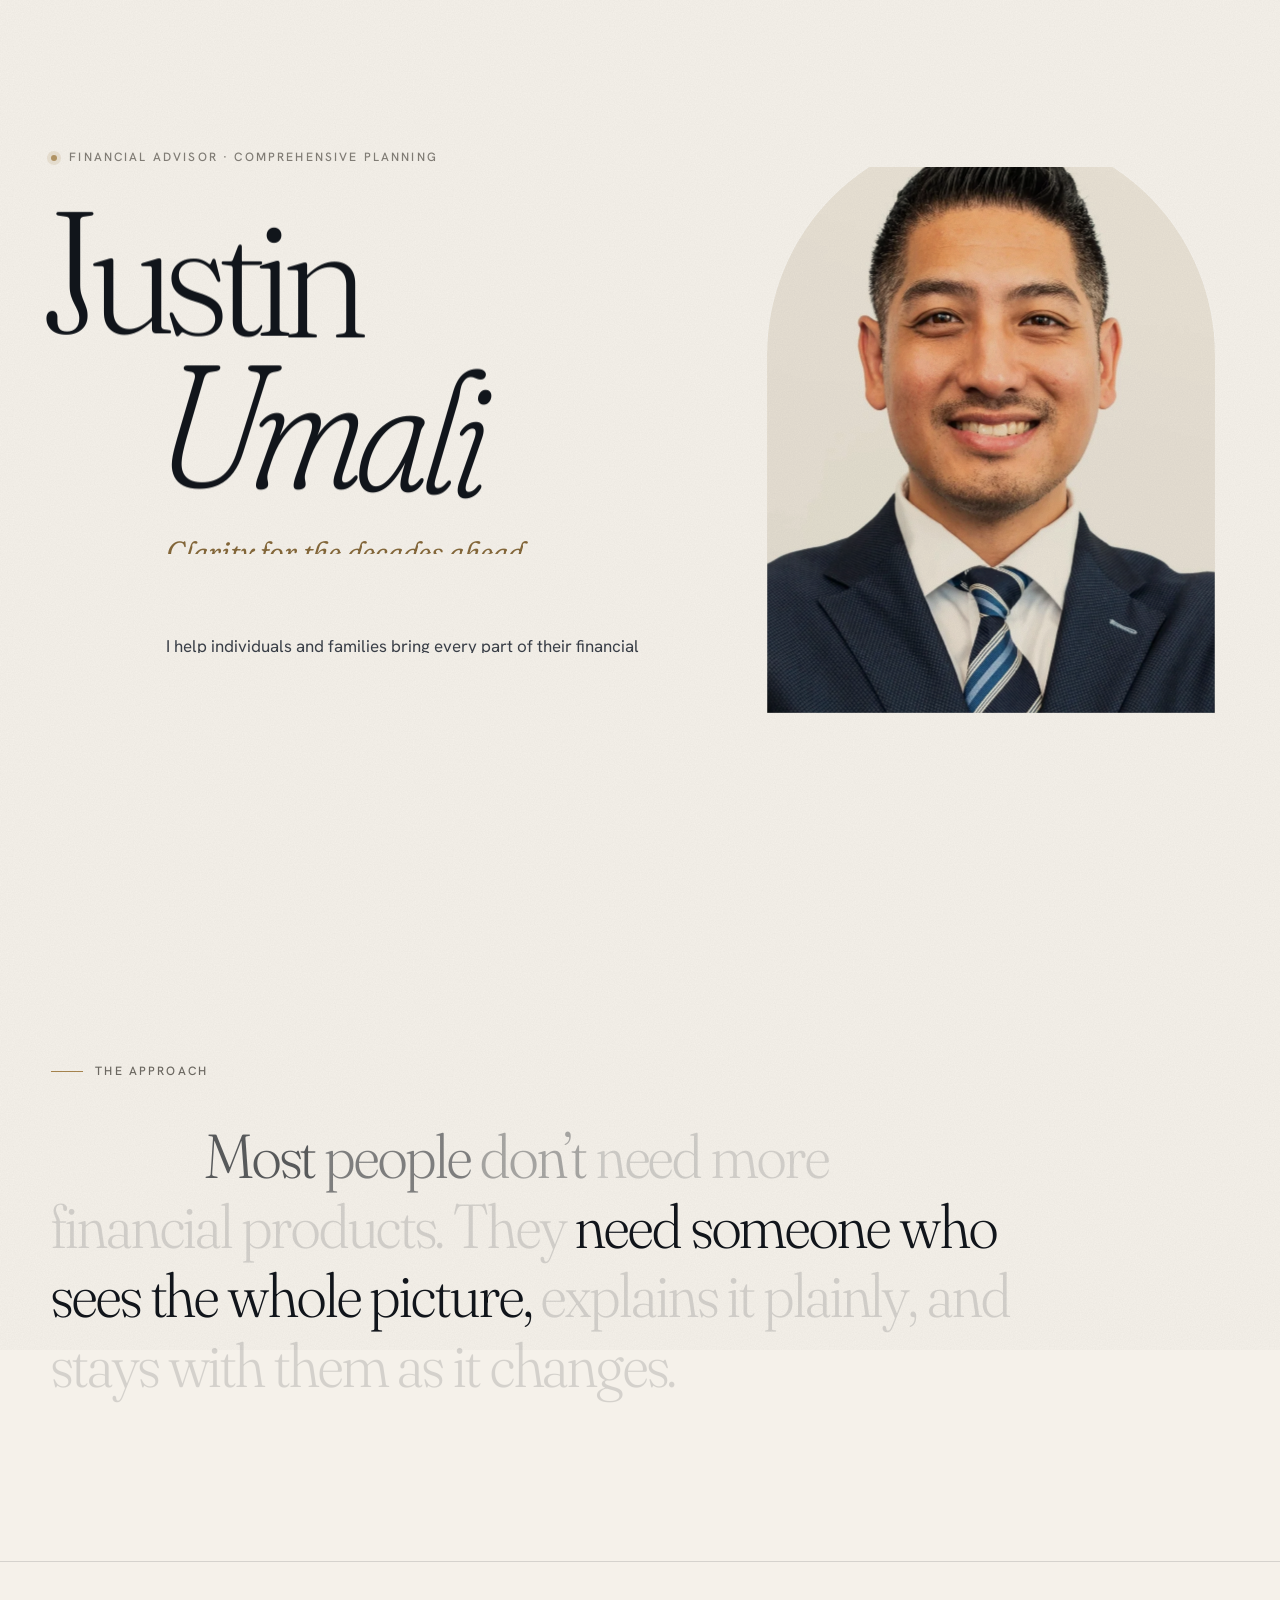
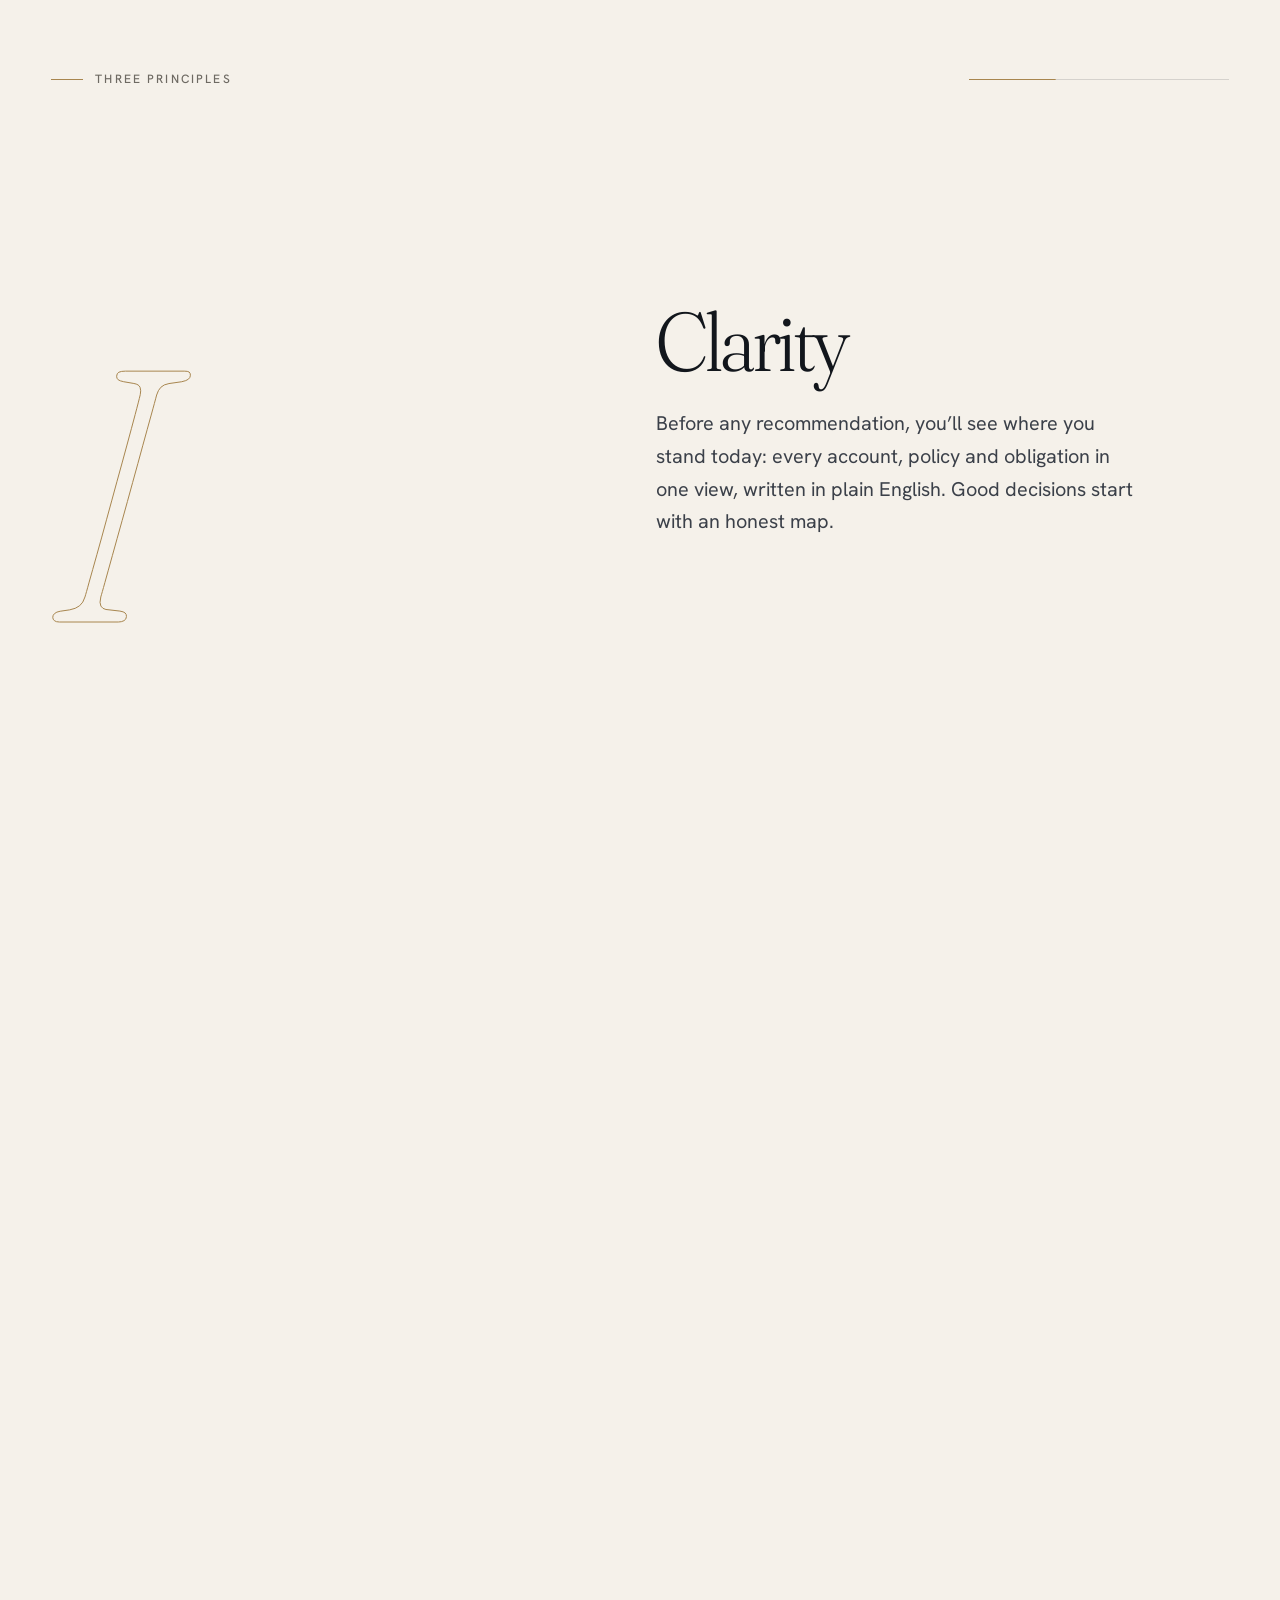
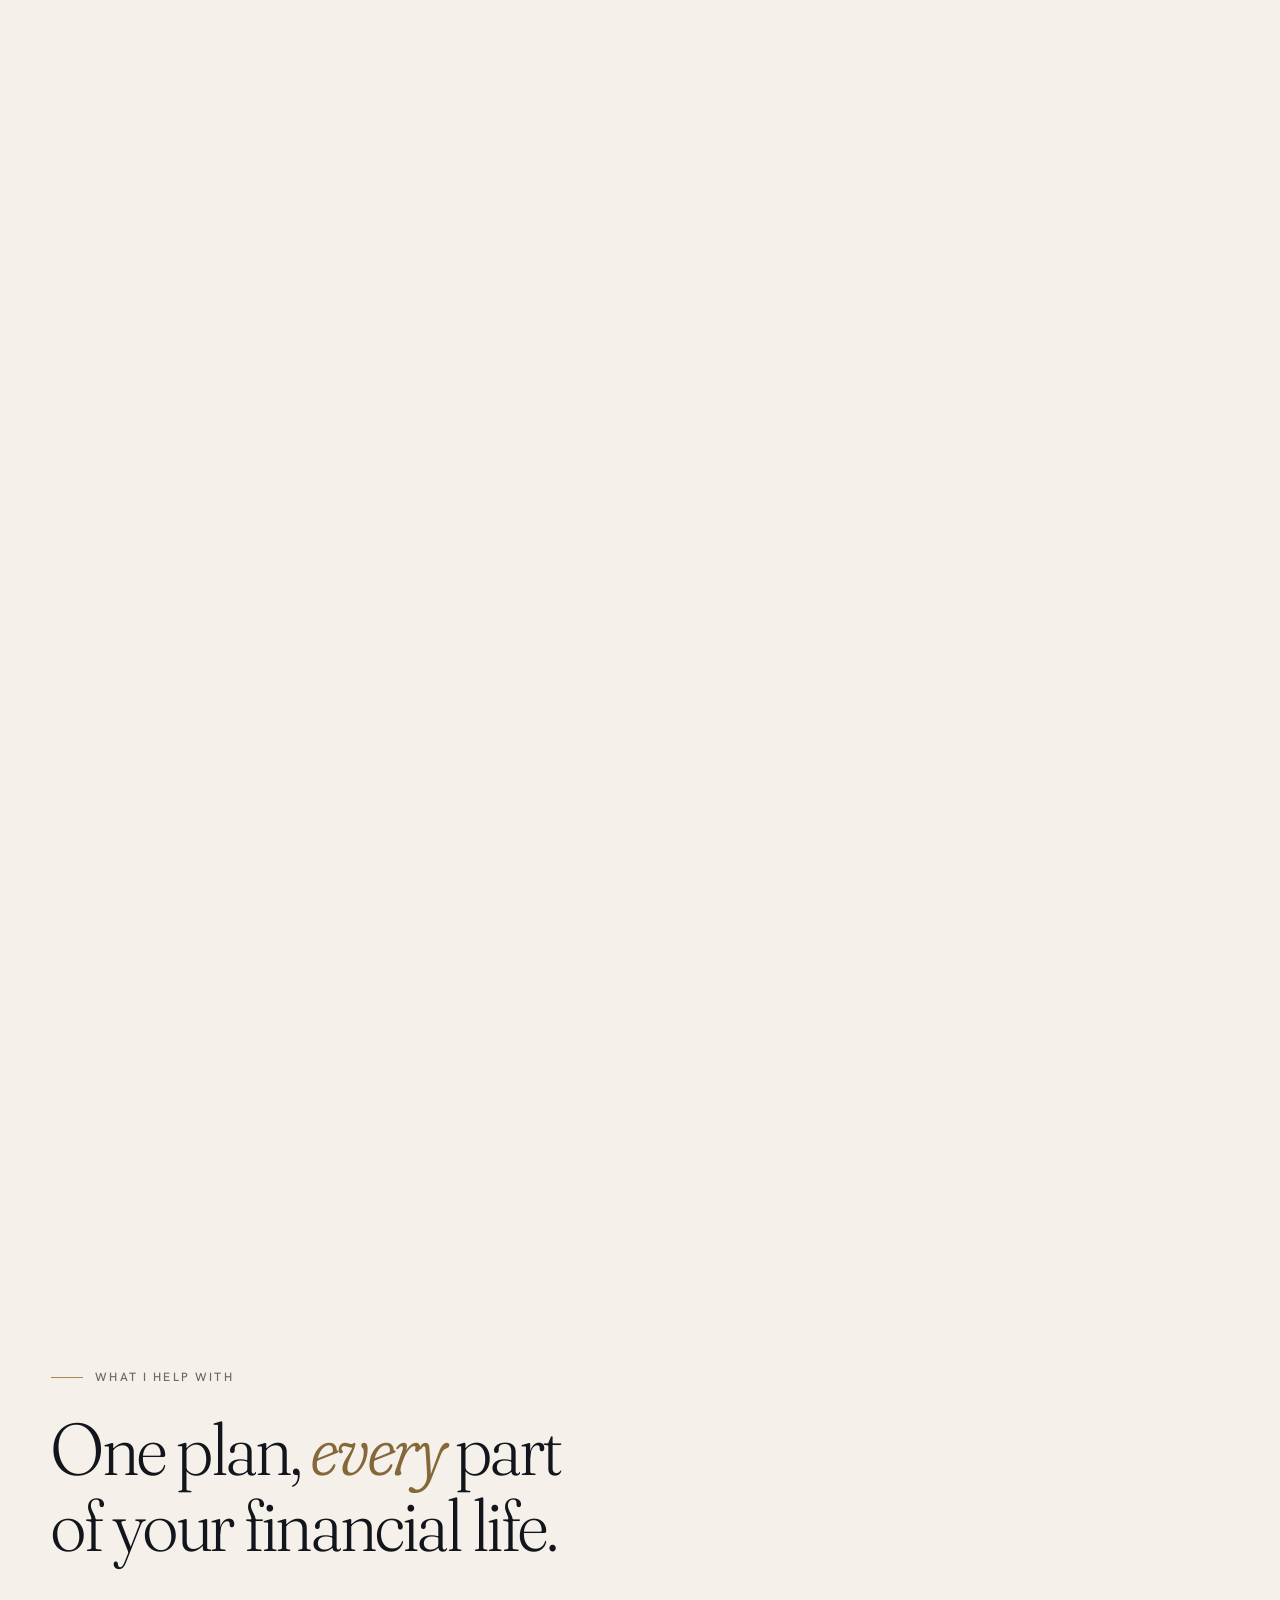
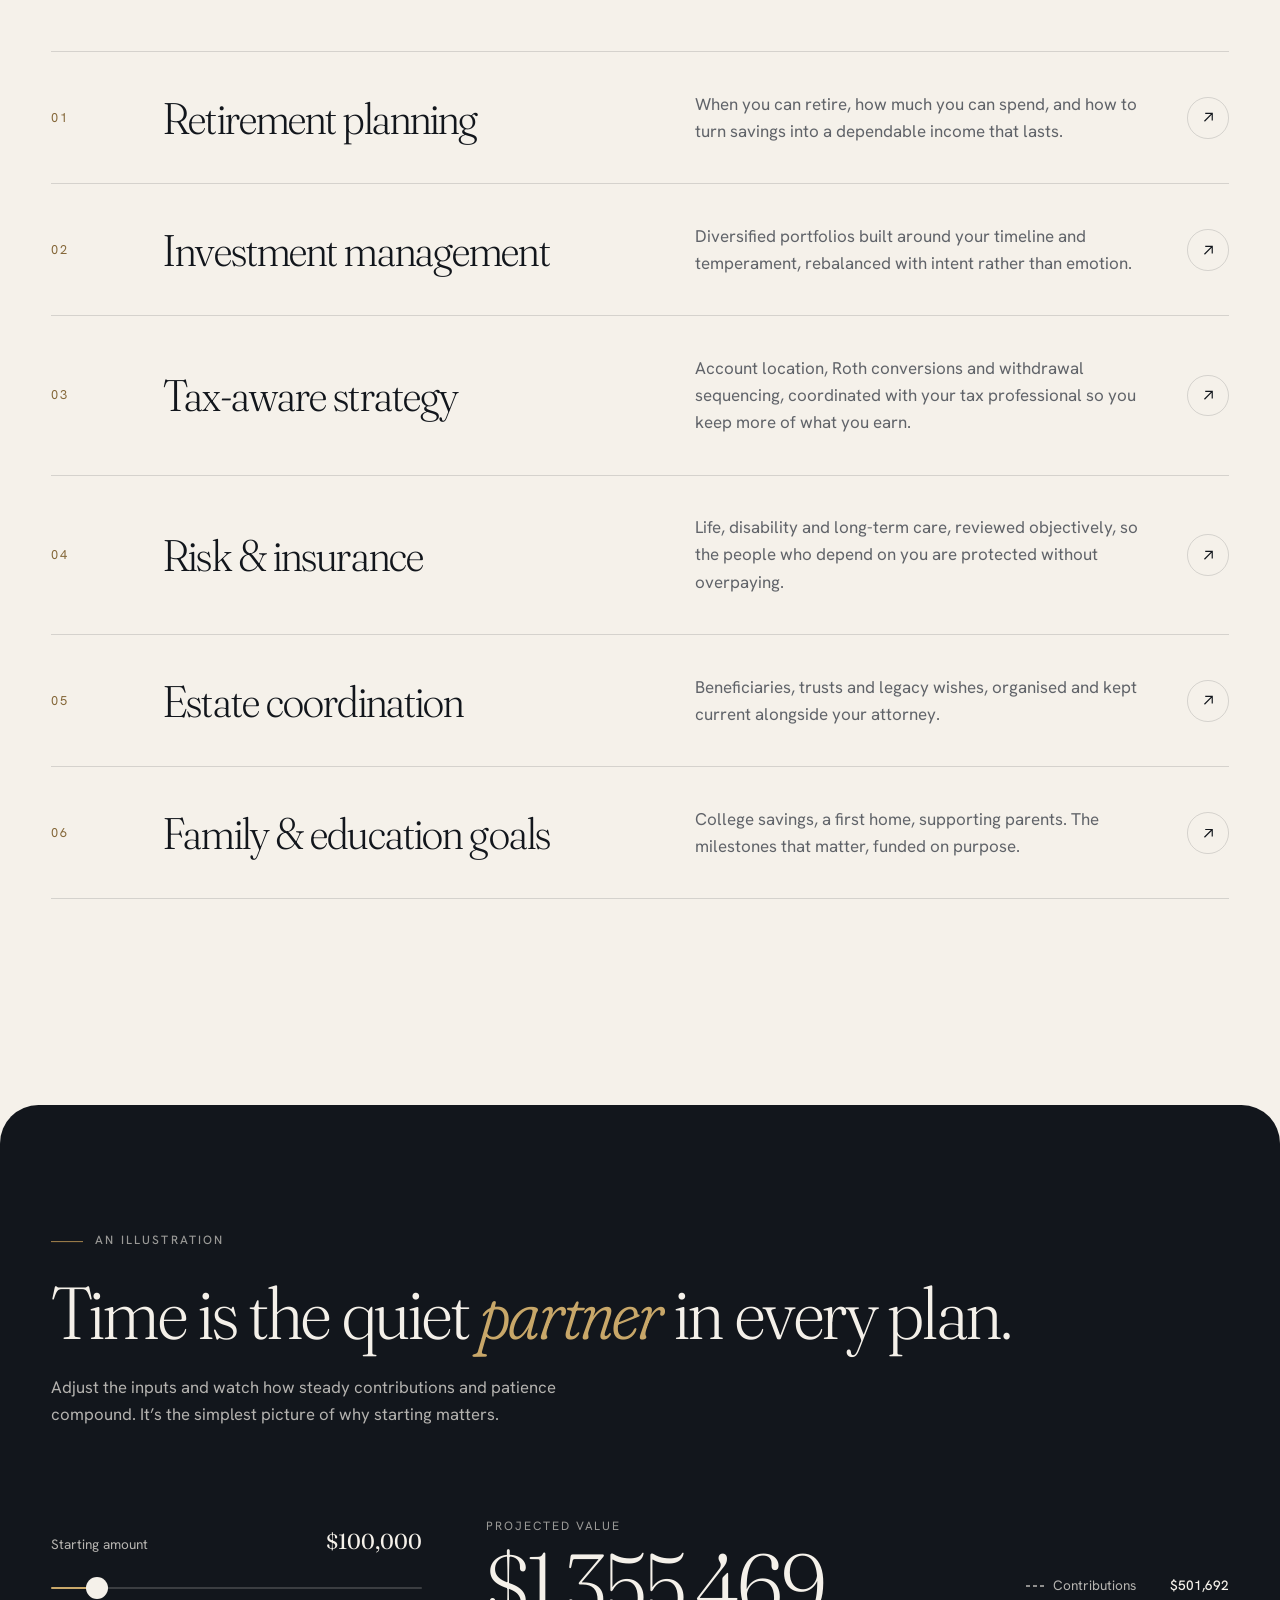
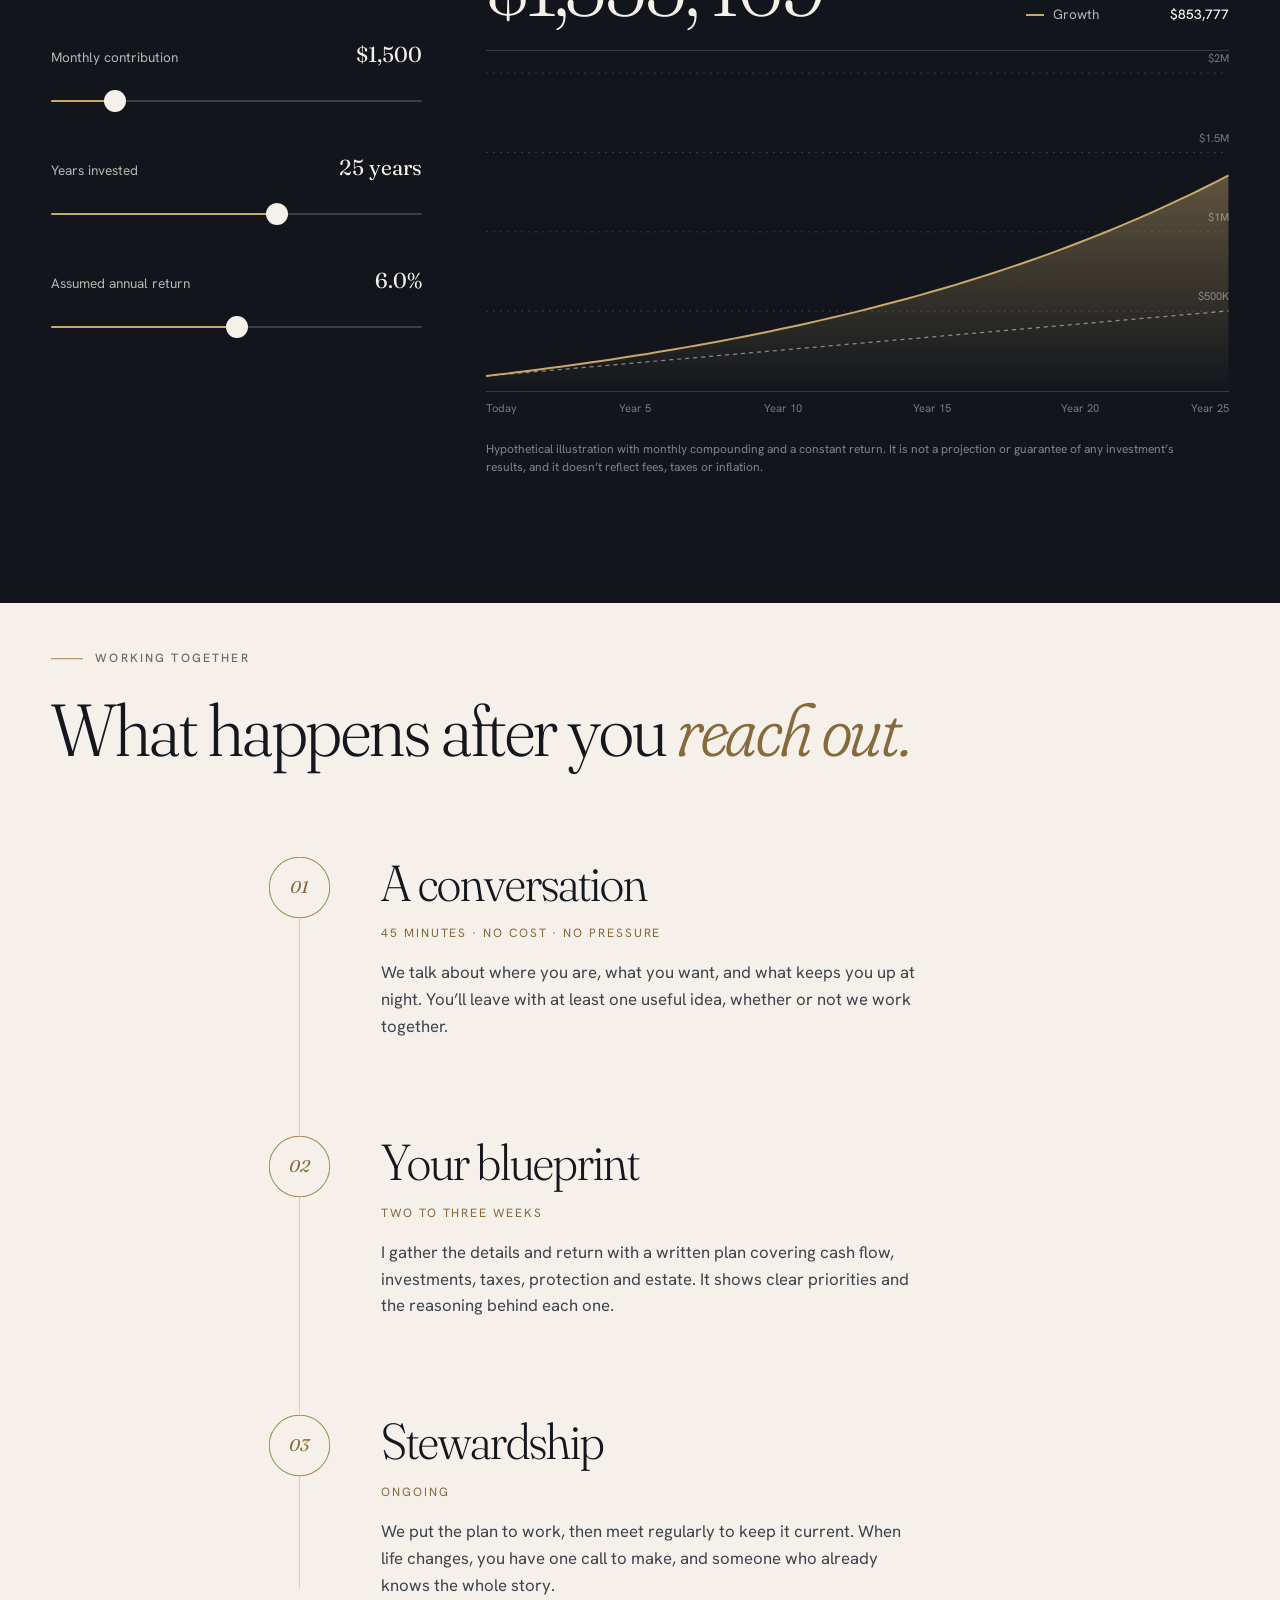
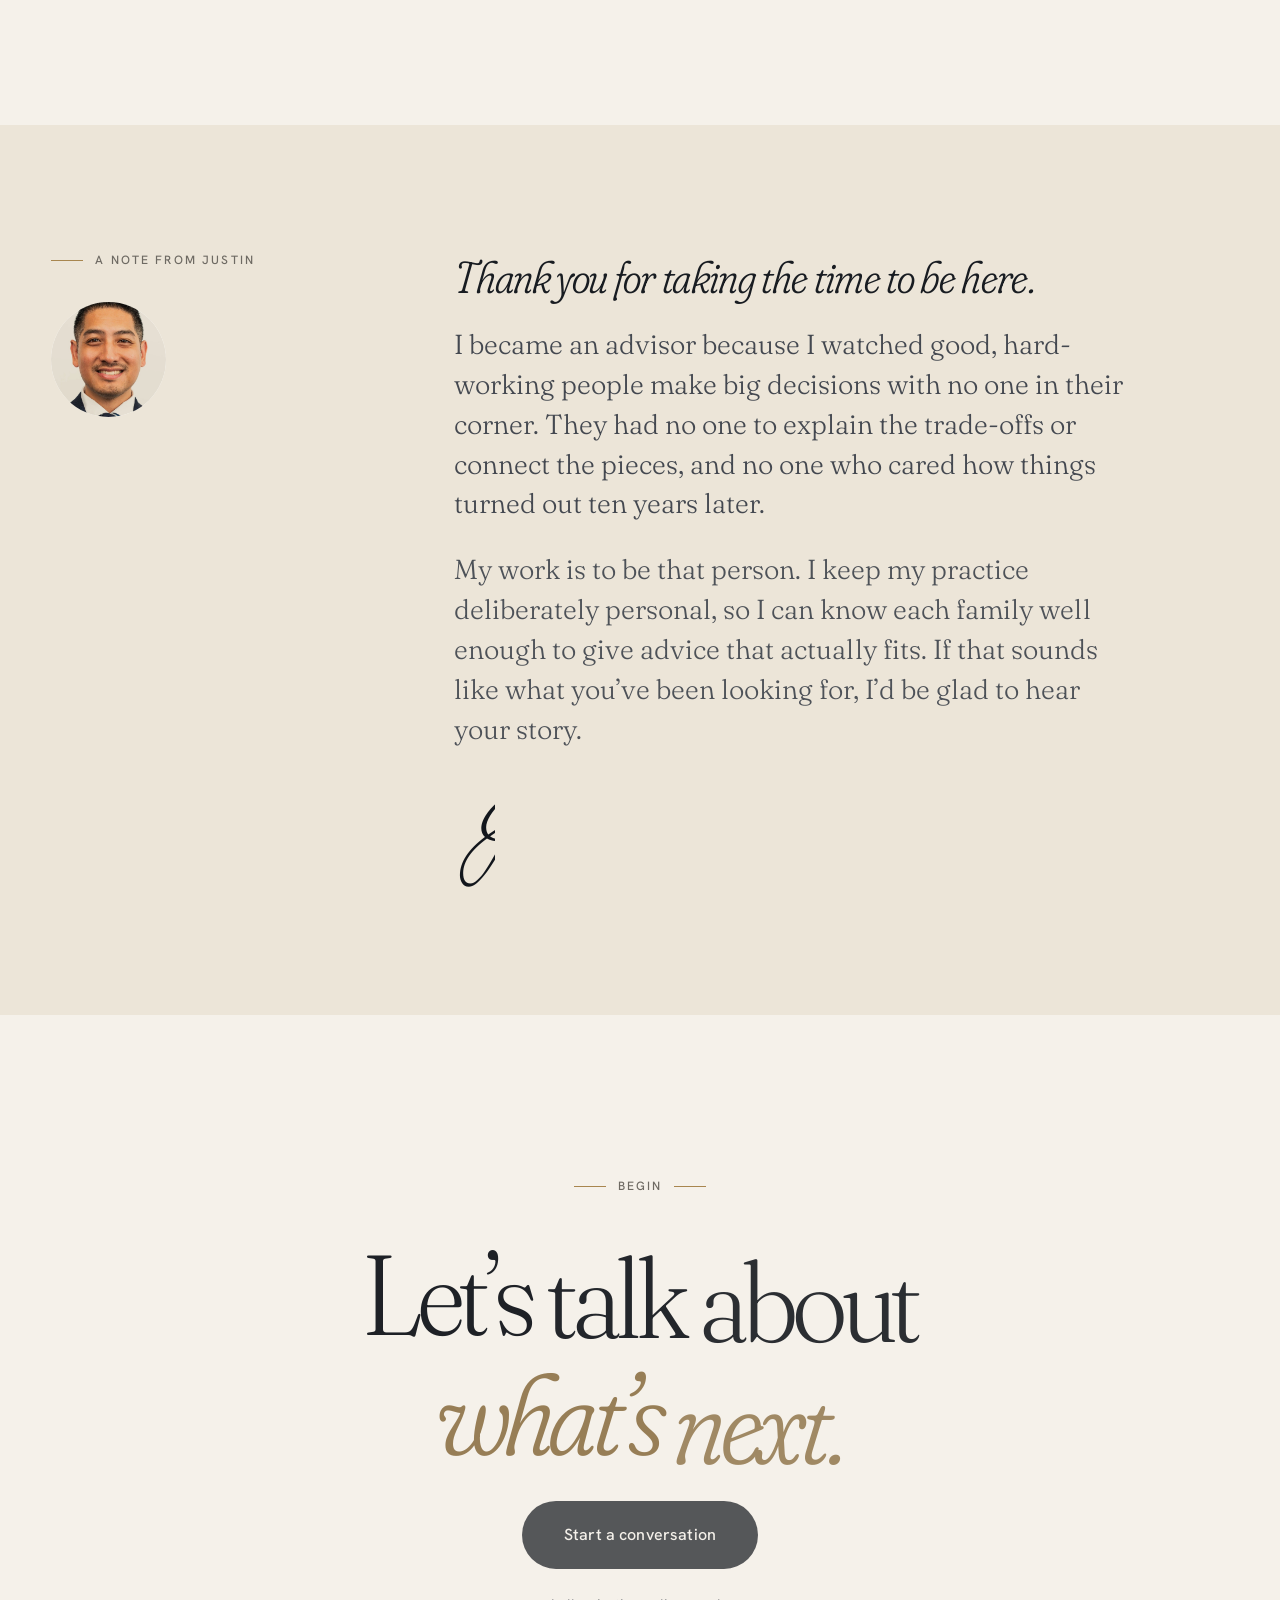
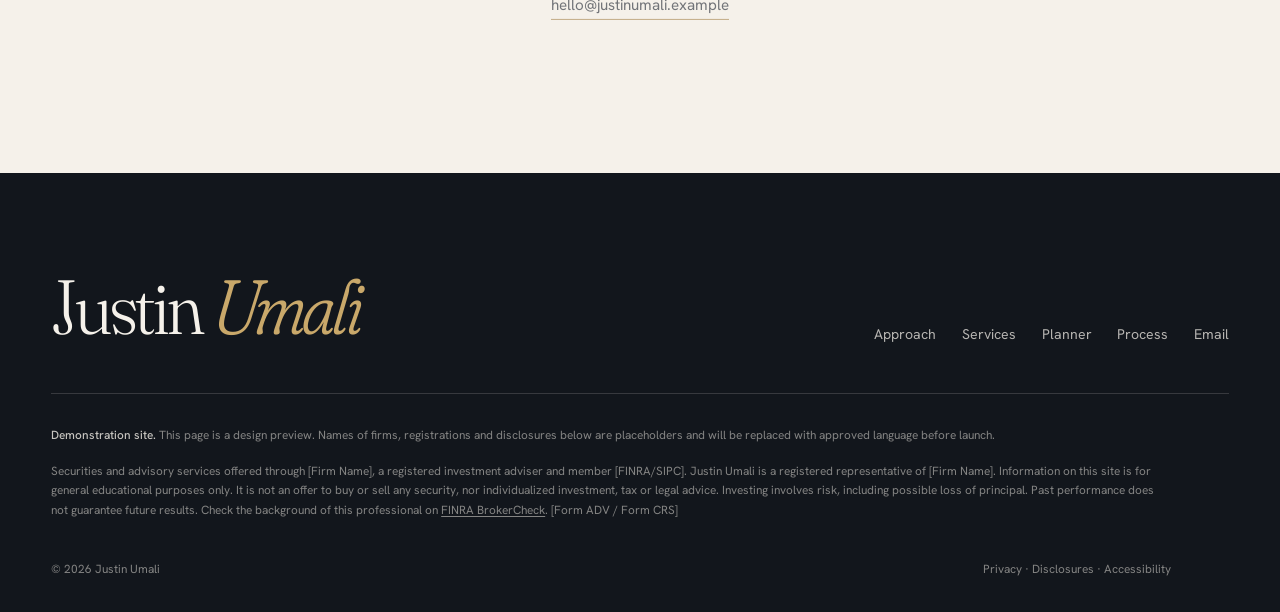
==== index.html @ 4db8347a "Build Justin Umali demo site: quiet-luxury static site Hand-built HTML/CSS/JS site for GitHub Pages " ====
<!doctype html>
<html lang="en">
<head>
  <meta charset="utf-8">
  <meta name="viewport" content="width=device-width, initial-scale=1, viewport-fit=cover">
  <title>Justin Umali — Financial Advisor</title>
  <meta name="description" content="Justin Umali is a financial advisor offering comprehensive planning: retirement, investments, tax-aware strategy, insurance and estate coordination.">
  <meta name="theme-color" content="#F5F1EA">
  <meta property="og:title" content="Justin Umali — Financial Advisor">
  <meta property="og:description" content="Clarity for the decades ahead. Comprehensive financial planning, built around your life.">
  <meta property="og:type" content="website">
  <meta property="og:image" content="assets/og.jpg">
  <meta name="twitter:card" content="summary_large_image">
  <link rel="icon" href="assets/favicon.svg" type="image/svg+xml">
  <link rel="preconnect" href="https://fonts.googleapis.com">
  <link rel="preconnect" href="https://fonts.gstatic.com" crossorigin>
  <link rel="stylesheet" href="https://fonts.googleapis.com/css2?family=Fraunces:ital,opsz,wght,SOFT,WONK@0,9..144,100..900,0..100,0..1;1,9..144,100..900,0..100,0..1&family=Hanken+Grotesk:wght@300..700&family=Mrs+Saint+Delafield&display=swap">
  <link rel="preload" as="image" href="assets/justin-umali.webp" type="image/webp">
  <link rel="stylesheet" href="styles.css">
  <script>document.documentElement.classList.add('js');if(matchMedia('(prefers-reduced-motion: reduce)').matches)document.documentElement.classList.add('reduced');</script>
</head>
<body>
  <a class="skip" href="#main">Skip to content</a>

  <!-- Intro curtain -->
  <div class="intro" aria-hidden="true">
    <div class="intro__inner">
      <span class="intro__mono">J<em>U</em></span>
      <span class="intro__rule"></span>
      <span class="intro__caption">Financial Advisor</span>
    </div>
  </div>

  <div class="progress" aria-hidden="true"><span></span></div>
  <div class="cursor is-hidden" aria-hidden="true"><span class="cursor__label"></span></div>

  <header class="nav" data-nav>
    <a class="nav__mark" href="#top" aria-label="Justin Umali, home">J<em>U</em></a>
    <nav class="nav__links" aria-label="Primary">
      <a href="#approach">Approach</a>
      <a href="#services">Services</a>
      <a href="#planner">Planner</a>
      <a href="#process">Process</a>
      <a href="#letter">About</a>
    </nav>
    <button class="btn btn--small magnetic" data-book><span>Start a conversation</span></button>
    <button class="nav__menu" aria-expanded="false" aria-controls="mobile-menu" data-menu-toggle>
      <span class="sr">Menu</span><i></i><i></i>
    </button>
  </header>

  <div class="mobile-menu" id="mobile-menu" hidden>
    <nav aria-label="Mobile">
      <a href="#approach"><small>01</small>Approach</a>
      <a href="#services"><small>02</small>Services</a>
      <a href="#planner"><small>03</small>Planner</a>
      <a href="#process"><small>04</small>Process</a>
      <a href="#letter"><small>05</small>About</a>
    </nav>
    <button class="btn" data-book><span>Start a conversation</span></button>
  </div>

  <main id="main">

    <!-- HERO -->
    <section class="hero" id="top">
      <div class="hero__text">
        <p class="eyebrow hero__eyebrow"><span class="dot"></span><span>Financial Advisor<span class="hide-sm">&nbsp;· Comprehensive Planning</span></span></p>
        <h1 class="hero__name" aria-label="Justin Umali">
          <span class="line" data-split>Justin</span>
          <span class="line line--italic" data-split>Umali</span>
        </h1>
        <div class="hero__lede">
          <p class="hero__statement reveal-line"><span>Clarity for the decades ahead.</span></p>
          <p class="hero__body reveal-line"><span>I help individuals and families bring every part of their financial life into one considered plan, then stay beside them as life changes it.</span></p>
          <div class="hero__ctas reveal-line">
            <span>
              <button class="btn magnetic" data-book><span>Start a conversation</span></button>
              <a class="link-arrow" href="#approach">My approach <svg viewBox="0 0 24 24" aria-hidden="true"><path d="M5 12h14M13 6l6 6-6 6"/></svg></a>
            </span>
          </div>
        </div>
      </div>

      <figure class="hero__portrait" data-cursor="Hello">
        <svg class="hero__arch-line" viewBox="0 0 400 520" preserveAspectRatio="none" aria-hidden="true">
          <path pathLength="1" d="M2 518 V200 A198 198 0 0 1 398 200 V518" />
        </svg>
        <div class="hero__arch">
          <picture>
            <source srcset="assets/justin-umali.webp" type="image/webp">
            <img src="assets/justin-umali.jpg" alt="Portrait of Justin Umali in a navy suit and striped tie, smiling" width="1200" height="1193" fetchpriority="high">
          </picture>
        </div>
        <figcaption><span>Justin Umali</span><span>Financial Advisor</span></figcaption>
      </figure>

      <div class="hero__foot">
        <span class="scroll-cue"><i></i>Scroll</span>
        <ul class="hero__facts">
          <li>One advisor, start to finish</li>
          <li>Plans reviewed every year</li>
          <li>Transparent, plain-English advice</li>
        </ul>
      </div>
    </section>

    <!-- STATEMENT -->
    <section class="statement" id="approach">
      <p class="eyebrow">The approach</p>
      <p class="statement__text" data-words>Most people don’t need more financial products. They need someone who sees the whole picture, explains it plainly, and stays with them as it changes.</p>
    </section>

    <!-- PHILOSOPHY (pinned) -->
    <section class="philosophy" aria-labelledby="philosophy-title">
      <div class="philosophy__pin">
        <div class="philosophy__head">
          <p class="eyebrow" id="philosophy-title">Three principles</p>
          <div class="philosophy__rail" aria-hidden="true"><span></span></div>
        </div>
        <div class="philosophy__numerals" aria-hidden="true">
          <span class="numeral is-active">I</span>
          <span class="numeral">II</span>
          <span class="numeral">III</span>
        </div>
        <div class="philosophy__panels">
          <article class="principle is-active">
            <h2 data-n="I">Clarity</h2>
            <p>Before any recommendation, you’ll see where you stand today: every account, policy and obligation in one view, written in plain English. Good decisions start with an honest map.</p>
          </article>
          <article class="principle">
            <h2 data-n="II">Discipline</h2>
            <p>Markets move and headlines shout. A sound plan is designed in calm and followed through the noise, with clear rules for when to act and, just as important, when not to.</p>
          </article>
          <article class="principle">
            <h2 data-n="III">Stewardship</h2>
            <p>A plan is never finished. We revisit it every year and whenever life shifts (a new child, a new business, a new chapter) so your money keeps working for what matters most.</p>
          </article>
        </div>
      </div>
    </section>

    <!-- SERVICES -->
    <section class="services" id="services" aria-labelledby="services-title">
      <div class="section-head">
        <p class="eyebrow">What I help with</p>
        <h2 class="section-title" id="services-title">One plan, <em>every</em> part of your financial life.</h2>
      </div>
      <ol class="index">
        <li class="index__row">
          <span class="index__no">01</span>
          <h3 class="index__title">Retirement planning</h3>
          <p class="index__desc">When you can retire, how much you can spend, and how to turn savings into a dependable income that lasts.</p>
          <span class="index__arrow" aria-hidden="true"><svg viewBox="0 0 24 24"><path d="M7 17 17 7M8 7h9v9"/></svg></span>
        </li>
        <li class="index__row">
          <span class="index__no">02</span>
          <h3 class="index__title">Investment management</h3>
          <p class="index__desc">Diversified portfolios built around your timeline and temperament, rebalanced with intent rather than emotion.</p>
          <span class="index__arrow" aria-hidden="true"><svg viewBox="0 0 24 24"><path d="M7 17 17 7M8 7h9v9"/></svg></span>
        </li>
        <li class="index__row">
          <span class="index__no">03</span>
          <h3 class="index__title">Tax-aware strategy</h3>
          <p class="index__desc">Account location, Roth conversions and withdrawal sequencing, coordinated with your tax professional so you keep more of what you earn.</p>
          <span class="index__arrow" aria-hidden="true"><svg viewBox="0 0 24 24"><path d="M7 17 17 7M8 7h9v9"/></svg></span>
        </li>
        <li class="index__row">
          <span class="index__no">04</span>
          <h3 class="index__title">Risk &amp; insurance</h3>
          <p class="index__desc">Life, disability and long-term care, reviewed objectively, so the people who depend on you are protected without overpaying.</p>
          <span class="index__arrow" aria-hidden="true"><svg viewBox="0 0 24 24"><path d="M7 17 17 7M8 7h9v9"/></svg></span>
        </li>
        <li class="index__row">
          <span class="index__no">05</span>
          <h3 class="index__title">Estate coordination</h3>
          <p class="index__desc">Beneficiaries, trusts and legacy wishes, organised and kept current alongside your attorney.</p>
          <span class="index__arrow" aria-hidden="true"><svg viewBox="0 0 24 24"><path d="M7 17 17 7M8 7h9v9"/></svg></span>
        </li>
        <li class="index__row">
          <span class="index__no">06</span>
          <h3 class="index__title">Family &amp; education goals</h3>
          <p class="index__desc">College savings, a first home, supporting parents. The milestones that matter, funded on purpose.</p>
          <span class="index__arrow" aria-hidden="true"><svg viewBox="0 0 24 24"><path d="M7 17 17 7M8 7h9v9"/></svg></span>
        </li>
      </ol>
    </section>

    <!-- PLANNER -->
    <section class="planner" id="planner" aria-labelledby="planner-title">
      <div class="section-head section-head--dark">
        <p class="eyebrow">An illustration</p>
        <h2 class="section-title" id="planner-title">Time is the quiet <em>partner</em> in every plan.</h2>
        <p class="section-sub">Adjust the inputs and watch how steady contributions and patience compound. It’s the simplest picture of why starting matters.</p>
      </div>

      <div class="planner__grid">
        <form class="planner__controls" onsubmit="return false">
          <div class="field">
            <label for="f-start">Starting amount <output data-out="start"></output></label>
            <input type="range" id="f-start" name="start" min="0" max="1000000" step="5000" value="100000">
          </div>
          <div class="field">
            <label for="f-monthly">Monthly contribution <output data-out="monthly"></output></label>
            <input type="range" id="f-monthly" name="monthly" min="0" max="10000" step="100" value="1500">
          </div>
          <div class="field">
            <label for="f-years">Years invested <output data-out="years"></output></label>
            <input type="range" id="f-years" name="years" min="1" max="40" step="1" value="25">
          </div>
          <div class="field">
            <label for="f-rate">Assumed annual return <output data-out="rate"></output></label>
            <input type="range" id="f-rate" name="rate" min="2" max="10" step="0.5" value="6">
          </div>
        </form>

        <div class="planner__viz">
          <div class="planner__totals">
            <div>
              <span class="label">Projected value</span>
              <span class="planner__big" data-total aria-live="polite">$0</span>
            </div>
            <div class="planner__split">
              <span><i class="key key--contrib"></i>Contributions <b data-contrib>$0</b></span>
              <span><i class="key key--growth"></i>Growth <b data-growth>$0</b></span>
            </div>
          </div>
          <div class="chart">
            <svg viewBox="0 0 1000 460" preserveAspectRatio="none" role="img" aria-label="Chart of projected portfolio value over time">
              <defs>
                <linearGradient id="g-growth" x1="0" y1="0" x2="0" y2="1">
                  <stop offset="0" stop-color="#C9A86A" stop-opacity=".42"/>
                  <stop offset="1" stop-color="#C9A86A" stop-opacity="0"/>
                </linearGradient>
              </defs>
              <g class="chart__grid"></g>
              <path class="chart__area" fill="url(#g-growth)"/>
              <path class="chart__contrib"/>
              <path class="chart__line"/>
              <line class="chart__cross" y1="0" y2="460"/>
            </svg>
            <div class="chart__labels" aria-hidden="true"></div>
            <div class="chart__axis" aria-hidden="true"></div>
            <span class="chart__dot" aria-hidden="true"></span>
            <div class="chart__tip" aria-hidden="true"><b></b><span></span></div>
          </div>
          <p class="fine">Hypothetical illustration with monthly compounding and a constant return. It is not a projection or guarantee of any investment’s results, and it doesn’t reflect fees, taxes or inflation.</p>
        </div>
      </div>
    </section>

    <!-- PROCESS -->
    <section class="process" id="process" aria-labelledby="process-title">
      <div class="section-head">
        <p class="eyebrow">Working together</p>
        <h2 class="section-title" id="process-title">What happens after you <em>reach out.</em></h2>
      </div>
      <ol class="steps">
        <span class="steps__line" aria-hidden="true"><i></i></span>
        <li class="step">
          <span class="step__no">01</span>
          <div>
            <h3>A conversation</h3>
            <p class="step__meta">45 minutes · No cost · No pressure</p>
            <p>We talk about where you are, what you want, and what keeps you up at night. You’ll leave with at least one useful idea, whether or not we work together.</p>
          </div>
        </li>
        <li class="step">
          <span class="step__no">02</span>
          <div>
            <h3>Your blueprint</h3>
            <p class="step__meta">Two to three weeks</p>
            <p>I gather the details and return with a written plan covering cash flow, investments, taxes, protection and estate. It shows clear priorities and the reasoning behind each one.</p>
          </div>
        </li>
        <li class="step">
          <span class="step__no">03</span>
          <div>
            <h3>Stewardship</h3>
            <p class="step__meta">Ongoing</p>
            <p>We put the plan to work, then meet regularly to keep it current. When life changes, you have one call to make, and someone who already knows the whole story.</p>
          </div>
        </li>
      </ol>
    </section>

    <!-- LETTER -->
    <section class="letter" id="letter" aria-labelledby="letter-title">
      <div class="letter__aside">
        <p class="eyebrow" id="letter-title">A note from Justin</p>
        <div class="letter__thumb"><img src="assets/justin-umali.jpg" alt="" loading="lazy" width="1200" height="1193"></div>
      </div>
      <div class="letter__body">
        <p class="letter__open">Thank you for taking the time to be here.</p>
        <p>I became an advisor because I watched good, hard-working people make big decisions with no one in their corner. They had no one to explain the trade-offs or connect the pieces, and no one who cared how things turned out ten years later.</p>
        <p>My work is to be that person. I keep my practice deliberately personal, so I can know each family well enough to give advice that actually fits. If that sounds like what you’ve been looking for, I’d be glad to hear your story.</p>
        <div class="signature" aria-label="Signed, Justin Umali">
          <span class="signature__ink">Justin Umali</span>
        </div>
      </div>
    </section>

    <!-- CTA -->
    <section class="cta" aria-labelledby="cta-title">
      <p class="eyebrow">Begin</p>
      <h2 class="cta__title" id="cta-title"><span data-split-words>Let’s talk about</span> <em data-split-words>what’s next.</em></h2>
      <div class="cta__actions">
        <button class="btn btn--large magnetic" data-book><span>Start a conversation</span></button>
        <a class="cta__mail" href="mailto:hello@justinumali.example">hello@justinumali.example</a>
      </div>
    </section>
  </main>

  <footer class="footer">
    <div class="footer__top">
      <a class="footer__mark" href="#top">Justin <em>Umali</em></a>
      <nav aria-label="Footer">
        <a href="#approach">Approach</a>
        <a href="#services">Services</a>
        <a href="#planner">Planner</a>
        <a href="#process">Process</a>
        <a href="mailto:hello@justinumali.example">Email</a>
      </nav>
    </div>
    <div class="footer__legal">
      <p><strong>Demonstration site.</strong> This page is a design preview. Names of firms, registrations and disclosures below are placeholders and will be replaced with approved language before launch.</p>
      <p>Securities and advisory services offered through [Firm Name], a registered investment adviser and member [FINRA/SIPC]. Justin Umali is a registered representative of [Firm Name]. Information on this site is for general educational purposes only. It is not an offer to buy or sell any security, nor individualized investment, tax or legal advice. Investing involves risk, including possible loss of principal. Past performance does not guarantee future results. Check the background of this professional on <span class="u">FINRA BrokerCheck</span>. [Form ADV / Form CRS]</p>
      <p class="footer__copy"><span>© 2026 Justin Umali</span><span>Privacy · Disclosures · Accessibility</span></p>
    </div>
  </footer>

  <!-- BOOKING -->
  <dialog class="book" aria-labelledby="book-title" data-lenis-prevent>
    <form class="book__form" method="dialog" novalidate>
      <header class="book__head">
        <p class="eyebrow" id="book-title">Start a conversation</p>
        <div class="book__steps" aria-hidden="true"><i class="is-on"></i><i></i><i></i></div>
        <button type="button" class="book__close" data-close aria-label="Close"><svg viewBox="0 0 24 24"><path d="M6 6l12 12M18 6 6 18"/></svg></button>
      </header>

      <div class="book__viewport">
        <fieldset class="book__step is-active" data-step="1">
          <legend>What’s on your mind?</legend>
          <div class="chips">
            <label><input type="checkbox" name="topic" value="Retirement"><span>Retirement</span></label>
            <label><input type="checkbox" name="topic" value="Investments"><span>Investments</span></label>
            <label><input type="checkbox" name="topic" value="Taxes"><span>Taxes</span></label>
            <label><input type="checkbox" name="topic" value="Insurance"><span>Insurance</span></label>
            <label><input type="checkbox" name="topic" value="A life change"><span>A life change</span></label>
            <label><input type="checkbox" name="topic" value="All of it"><span>Honestly, all of it</span></label>
          </div>
        </fieldset>

        <fieldset class="book__step" data-step="2">
          <legend>When would suit you?</legend>
          <div class="chips chips--radio">
            <label><input type="radio" name="when" value="This week"><span>This week</span></label>
            <label><input type="radio" name="when" value="Next two weeks"><span>In the next two weeks</span></label>
            <label><input type="radio" name="when" value="Exploring"><span>Just exploring</span></label>
          </div>
          <p class="book__sub">And how would you like to meet?</p>
          <div class="chips chips--radio">
            <label><input type="radio" name="format" value="Video"><span>Video call</span></label>
            <label><input type="radio" name="format" value="Phone"><span>Phone</span></label>
            <label><input type="radio" name="format" value="In person"><span>In person</span></label>
          </div>
        </fieldset>

        <fieldset class="book__step" data-step="3">
          <legend>How can I reach you?</legend>
          <div class="inputs">
            <label class="input"><input name="name" autocomplete="name" placeholder=" " required><span>Your name</span></label>
            <label class="input"><input name="email" type="email" autocomplete="email" placeholder=" " required><span>Email</span></label>
            <label class="input input--wide"><textarea name="note" rows="3" placeholder=" "></textarea><span>Anything you’d like me to know? (optional)</span></label>
          </div>
          <p class="book__error" role="alert"></p>
        </fieldset>

        <div class="book__step book__done" data-step="4">
          <svg viewBox="0 0 80 80" aria-hidden="true"><circle cx="40" cy="40" r="37"/><path d="M25 41l10 10 20-22"/></svg>
          <h3>Thank you<span data-thanks-name></span>.</h3>
          <p>I’ll personally reply within one business day to find a time that works. I look forward to hearing your story.</p>
          <p class="fine">Demo only: nothing has been sent.</p>
        </div>
      </div>

      <footer class="book__foot">
        <button type="button" class="link-back" data-back>Back</button>
        <button type="button" class="btn" data-next><span>Continue</span></button>
      </footer>
    </form>
  </dialog>

  <script src="vendor/gsap.min.js" defer></script>
  <script src="vendor/ScrollTrigger.min.js" defer></script>
  <script src="vendor/lenis.min.js" defer></script>
  <script src="main.js" defer></script>
</body>
</html>
---- styles.css ----
/* ==========================================================
   Justin Umali — quiet luxury
   ========================================================== */
:root {
  --ivory: #F5F1EA;
  --paper: #ECE5D8;
  --ink: #12161C;
  --ink-2: #3B4049;
  --muted: #6E6A63;
  --brass: #A8864F;
  --brass-text: #85683A;
  --brass-light: #C9A86A;
  --line: rgba(18, 22, 28, .14);
  --line-dark: rgba(245, 241, 234, .16);

  --serif: "Fraunces", "Iowan Old Style", Georgia, serif;
  --sans: "Hanken Grotesk", ui-sans-serif, system-ui, sans-serif;
  --script: "Mrs Saint Delafield", cursive;

  --ease: cubic-bezier(.7, 0, .2, 1);
  --ease-out: cubic-bezier(.16, 1, .3, 1);
  --gutter: clamp(1rem, 4vw, 3.5rem);
  --max: 1440px;
}

*, *::before, *::after { box-sizing: border-box; }
html { -webkit-text-size-adjust: 100%; }
html.lenis, html.lenis body { height: auto; }
.lenis.lenis-smooth { scroll-behavior: auto !important; }
.lenis.lenis-stopped { overflow: hidden; }
html:not(.js) { scroll-behavior: smooth; }

body {
  margin: 0;
  background: var(--ivory);
  color: var(--ink);
  font-family: var(--sans);
  font-size: clamp(1rem, .95rem + .2vw, 1.0625rem);
  line-height: 1.6;
  -webkit-font-smoothing: antialiased;
  text-rendering: optimizeLegibility;
  overflow-x: clip;
}
/* film grain */
body::after {
  content: "";
  position: fixed; inset: -50%;
  pointer-events: none;
  z-index: 90;
  opacity: .07;
  background-image: url("data:image/svg+xml,%3Csvg xmlns='http://www.w3.org/2000/svg' width='220' height='220'%3E%3Cfilter id='n'%3E%3CfeTurbulence type='fractalNoise' baseFrequency='.85' numOctaves='3' stitchTiles='stitch'/%3E%3CfeColorMatrix values='0 0 0 0 0  0 0 0 0 0  0 0 0 0 0  0 0 0 .55 0'/%3E%3C/filter%3E%3Crect width='100%25' height='100%25' filter='url(%23n)'/%3E%3C/svg%3E");
  animation: grain 1.2s steps(6) infinite;
}
@keyframes grain {
  0% { transform: translate(0, 0); } 20% { transform: translate(-3%, 2%); }
  40% { transform: translate(2%, -4%); } 60% { transform: translate(-4%, -1%); }
  80% { transform: translate(3%, 3%); } 100% { transform: translate(0, 0); }
}

img { display: block; max-width: 100%; height: auto; }
a { color: inherit; text-decoration: none; }
button { font: inherit; color: inherit; background: none; border: 0; padding: 0; cursor: pointer; }
::selection { background: var(--ink); color: var(--ivory); }
:focus-visible { outline: 1.5px solid var(--brass); outline-offset: 4px; border-radius: 2px; }
.sr { position: absolute; width: 1px; height: 1px; overflow: hidden; clip: rect(0 0 0 0); white-space: nowrap; }
.skip { position: fixed; left: 1rem; top: -4rem; z-index: 200; background: var(--ink); color: var(--ivory); padding: .6rem 1rem; }
.skip:focus { top: 1rem; }

em { font-style: italic; }
h1, h2, h3 { margin: 0; font-weight: 400; }
p { margin: 0; }

.eyebrow {
  font-family: var(--sans);
  font-size: .75rem;
  font-weight: 500;
  letter-spacing: .18em;
  text-transform: uppercase;
  color: var(--muted);
  display: flex; align-items: center; gap: .75rem;
}
.eyebrow::before { content: ""; width: 2rem; height: 1px; background: var(--brass); }
.hero__eyebrow::before { display: none; }
.dot { width: 6px; height: 6px; border-radius: 50%; background: var(--brass); box-shadow: 0 0 0 4px rgba(168,134,79,.18); }

@media (max-width: 560px) { .hide-sm { display: none; } }
.fine { font-size: .75rem; line-height: 1.55; color: var(--muted); }

/* ---------- buttons ---------- */
.btn {
  --h: 3.25rem;
  position: relative;
  display: inline-flex; align-items: center; justify-content: center;
  height: var(--h);
  padding: 0 1.75rem;
  border-radius: 999px;
  background: var(--ink);
  color: var(--ivory);
  font-size: .9rem; font-weight: 500; letter-spacing: .01em;
  overflow: hidden;
  isolation: isolate;
  white-space: nowrap;
  transition: color .5s var(--ease);
}
.btn::before {
  content: "";
  position: absolute; inset: 0;
  background: var(--brass);
  border-radius: inherit;
  transform: translateY(101%);
  transition: transform .6s var(--ease);
  z-index: -1;
}
.btn:hover::before, .btn:focus-visible::before { transform: translateY(0); }
.btn > span { display: inline-block; pointer-events: none; }
.btn--small { --h: 2.6rem; padding: 0 1.25rem; font-size: .82rem; }
.btn--large { --h: 4.25rem; padding: 0 2.6rem; font-size: 1rem; }

.link-arrow {
  display: inline-flex; align-items: center; gap: .5rem;
  font-size: .9rem; font-weight: 500;
  padding: .5rem 0;
  background: linear-gradient(currentColor, currentColor) 0 100% / 0 1px no-repeat;
  transition: background-size .6s var(--ease);
}
.link-arrow:hover { background-size: 100% 1px; }
.link-arrow svg, .index__arrow svg, .book__close svg { width: 1.1em; height: 1.1em; fill: none; stroke: currentColor; stroke-width: 1.5; }
.link-arrow svg { transition: transform .5s var(--ease); }
.link-arrow:hover svg { transform: translateX(4px); }

/* ---------- intro ---------- */
.intro { display: none; }
.js:not(.reduced) .intro {
  display: grid; place-items: center;
  position: fixed; inset: 0; z-index: 150;
  background: var(--ivory);
  clip-path: inset(0 0 0 0);
}
.intro__inner { display: grid; justify-items: center; gap: 1.1rem; }
.intro__mono {
  font-family: var(--serif);
  font-size: clamp(3rem, 8vw, 5rem);
  font-variation-settings: "opsz" 144, "SOFT" 100, "WONK" 1;
  font-weight: 300; line-height: 1;
  opacity: 0;
}
.intro__mono em { color: var(--brass); }
.intro__rule { width: min(42vw, 260px); height: 1px; background: var(--brass); transform: scaleX(0); }
.intro__caption { font-size: .7rem; letter-spacing: .32em; text-transform: uppercase; color: var(--muted); opacity: 0; }

/* ---------- progress & cursor ---------- */
.progress { position: fixed; inset: 0 0 auto 0; height: 2px; z-index: 120; pointer-events: none; }
.progress span { display: block; height: 100%; background: var(--brass); transform-origin: 0 50%; transform: scaleX(0); }

.cursor {
  position: fixed; left: 0; top: 0; z-index: 130;
  width: 14px; height: 14px; margin: -7px 0 0 -7px;
  border-radius: 50%;
  border: 1px solid var(--brass);
  pointer-events: none;
  display: none;
  place-items: center;
  transition: width .5s var(--ease-out), height .5s var(--ease-out), margin .5s var(--ease-out), background-color .4s, border-color .4s, opacity .3s;
}
@media (hover: hover) and (pointer: fine) { .js:not(.reduced) .cursor { display: grid; } }
.cursor.is-link { width: 46px; height: 46px; margin: -23px 0 0 -23px; background: rgba(168,134,79,.12); }
.cursor.is-label { width: 84px; height: 84px; margin: -42px 0 0 -42px; background: var(--ink); border-color: var(--ink); }
.cursor.is-hidden { opacity: 0; }
.cursor__label { font-size: .7rem; letter-spacing: .14em; text-transform: uppercase; color: var(--ivory); opacity: 0; transition: opacity .3s; }
.cursor.is-label .cursor__label { opacity: 1; }
.on-dark .cursor.is-label { background: var(--ivory); border-color: var(--ivory); }
.on-dark .cursor.is-label .cursor__label { color: var(--ink); }

/* ---------- nav ---------- */
.nav {
  position: fixed; inset: 0 0 auto 0; z-index: 100;
  display: flex; align-items: center; justify-content: space-between; gap: 2rem;
  padding: 1.1rem var(--gutter);
  transition: transform .7s var(--ease), background-color .5s, box-shadow .5s;
}
.nav.is-scrolled { background: rgba(245, 241, 234, .82); backdrop-filter: blur(14px) saturate(1.2); -webkit-backdrop-filter: blur(14px) saturate(1.2); box-shadow: 0 1px 0 var(--line); }
.nav.is-hidden { transform: translateY(-100%); }
.on-dark .nav.is-scrolled { background: rgba(18, 22, 28, .78); box-shadow: 0 1px 0 var(--line-dark); color: var(--ivory); }
.on-dark .nav.is-scrolled .nav__links a { color: rgba(245,241,234,.75); }
.on-dark .nav.is-scrolled .nav__links a:hover { color: var(--ivory); }
.on-dark .nav.is-scrolled .btn { background: var(--ivory); color: var(--ink); }
.on-dark .nav.is-scrolled .btn:hover { color: var(--ivory); }
.on-dark .nav.is-scrolled .nav__menu i { background: var(--ivory); }
.on-dark .nav.is-scrolled .nav__mark em { color: var(--brass-light); }
.nav__mark {
  font-family: var(--serif); font-size: 1.6rem; line-height: 1;
  font-variation-settings: "opsz" 144, "SOFT" 100, "WONK" 1; font-weight: 400;
}
.nav__mark em, .footer__mark em { color: var(--brass); }
.nav__links { display: flex; gap: clamp(1.25rem, 2.6vw, 2.5rem); margin-left: auto; }
.nav__links a {
  font-size: .85rem; color: var(--ink-2);
  background: linear-gradient(var(--brass), var(--brass)) 100% 100% / 0 1px no-repeat;
  padding: .2rem 0;
  transition: background-size .5s var(--ease), color .3s;
}
.nav__links a:hover { color: var(--ink); background-size: 100% 1px; background-position: 0 100%; }
.nav__menu { display: none; width: 2.75rem; height: 2.75rem; position: relative; }
.nav__menu i { position: absolute; left: .6rem; right: .6rem; height: 1.5px; background: var(--ink); transition: transform .5s var(--ease); }
.nav__menu i:nth-of-type(1) { top: 1.05rem; }
.nav__menu i:nth-of-type(2) { top: 1.6rem; }
.nav__menu[aria-expanded="true"] i:nth-of-type(1) { transform: translateY(.275rem) rotate(45deg); }
.nav__menu[aria-expanded="true"] i:nth-of-type(2) { transform: translateY(-.275rem) rotate(-45deg); }

.mobile-menu {
  position: fixed; inset: 0; z-index: 95;
  background: var(--ivory);
  display: flex; flex-direction: column; justify-content: space-between;
  padding: 6.5rem var(--gutter) 2.5rem;
}
.mobile-menu[hidden] { display: none; }
.mobile-menu nav { display: grid; }
.mobile-menu nav a {
  display: flex; align-items: baseline; gap: 1rem;
  font-family: var(--serif); font-size: clamp(2.4rem, 11vw, 3.4rem); line-height: 1.2; font-weight: 300;
  font-variation-settings: "opsz" 144, "SOFT" 50;
  border-bottom: 1px solid var(--line); padding: .5rem 0;
}
.mobile-menu small { font-family: var(--sans); font-size: .75rem; color: var(--brass-text); letter-spacing: .1em; }
.mobile-menu .btn { align-self: flex-start; }

@media (max-width: 860px) {
  .nav__links, .nav > .btn { display: none; }
  .nav__menu { display: block; }
}

/* ---------- shared section bits ---------- */
section { position: relative; }
.section-head { display: grid; gap: 1.5rem; max-width: 62rem; margin-bottom: clamp(3rem, 7vw, 6rem); }
.section-title {
  font-family: var(--serif);
  font-size: clamp(2.3rem, 1.4rem + 4vw, 5.25rem);
  line-height: 1.02;
  letter-spacing: -.02em;
  font-weight: 300;
  font-variation-settings: "opsz" 144, "SOFT" 50, "WONK" 0;
  text-wrap: balance;
}
.section-title em { font-variation-settings: "opsz" 144, "SOFT" 100, "WONK" 1; color: var(--brass-text); }
.section-sub { max-width: 34rem; color: var(--ink-2); font-size: 1.05rem; }

/* ---------- hero ---------- */
.hero {
  min-height: 100vh; min-height: 100svh;
  display: grid;
  grid-template-columns: repeat(12, minmax(0, 1fr));
  grid-template-rows: 1fr auto;
  column-gap: clamp(1rem, 2vw, 2rem);
  padding: clamp(6.5rem, 12vh, 8.5rem) var(--gutter) 2rem;
  max-width: var(--max); margin: 0 auto;
}
.hero__text { grid-column: 1 / span 7; align-self: center; display: grid; gap: clamp(1.5rem, 3vh, 2.5rem); position: relative; z-index: 2; }
.hero__name {
  font-family: var(--serif);
  font-weight: 300;
  font-size: clamp(4.2rem, 13.5vw, 12.5rem);
  line-height: .86;
  letter-spacing: -.045em;
  font-variation-settings: "opsz" 144, "SOFT" 50, "WONK" 0;
  margin-left: -.06em;
}
.hero__name .line { display: block; overflow: hidden; padding: 0 .08em .1em 0; margin-bottom: -.1em; }
.hero__name .line--italic { font-style: italic; padding-left: clamp(2rem, 9vw, 9rem); font-variation-settings: "opsz" 144, "SOFT" 100, "WONK" 1; }
.hero__name .char { display: inline-block; will-change: transform; }

.hero__lede { display: grid; gap: 1.1rem; max-width: 30rem; margin-left: clamp(0rem, 9vw, 9rem); }
.hero__statement { font-family: var(--serif); font-size: clamp(1.35rem, 1.1rem + .9vw, 1.85rem); line-height: 1.2; font-style: italic; font-weight: 350; font-variation-settings: "opsz" 48, "SOFT" 100, "WONK" 1; color: var(--brass-text); }
.hero__body { color: var(--ink-2); }
.hero__ctas.reveal-line > span { display: flex; flex-wrap: wrap; align-items: center; gap: 1.5rem; padding-top: .5rem; }
.reveal-line { overflow: hidden; }
.reveal-line > span { display: block; }

.hero__portrait {
  grid-column: 8 / span 5;
  align-self: center;
  margin: 0;
  position: relative;
  padding: 14px;
}
.hero__arch {
  position: relative;
  aspect-ratio: 400 / 520;
  border-radius: 999px 999px 0 0;
  overflow: hidden;
  background: var(--paper);
  isolation: isolate;
}
.hero__arch img {
  position: absolute; inset: 0; width: 100%; height: 100%;
  object-fit: cover; object-position: 50% 30%;
  mix-blend-mode: multiply;
  filter: saturate(.92) contrast(1.02);
  transform-origin: 50% 40%;
}
.hero__arch-line { position: absolute; inset: 0; width: 100%; height: 100%; overflow: visible; pointer-events: none; }
.hero__arch-line path { fill: none; stroke: var(--brass); stroke-width: .9; }
.hero__portrait figcaption {
  display: flex; justify-content: space-between; gap: 1rem;
  margin-top: 1rem;
  font-size: .72rem; letter-spacing: .14em; text-transform: uppercase; color: var(--muted);
}

.hero__foot {
  grid-column: 1 / -1;
  display: flex; align-items: center; justify-content: space-between; gap: 2rem;
  border-top: 1px solid var(--line);
  padding-top: 1.25rem; margin-top: 2.5rem;
}
.scroll-cue { display: inline-flex; align-items: center; gap: .75rem; font-size: .72rem; letter-spacing: .2em; text-transform: uppercase; color: var(--muted); }
.scroll-cue i { width: 1px; height: 2.25rem; background: var(--line); position: relative; overflow: hidden; }
.scroll-cue i::after { content: ""; position: absolute; inset: 0; background: var(--brass); animation: cue 2.4s var(--ease) infinite; }
@keyframes cue { 0% { transform: translateY(-100%); } 60%, 100% { transform: translateY(100%); } }
.hero__facts { list-style: none; margin: 0; padding: 0; display: flex; gap: clamp(1rem, 3vw, 3rem); font-size: .82rem; color: var(--ink-2); }
.hero__facts li { display: flex; align-items: center; gap: .6rem; }
.hero__facts li::before { content: ""; width: 5px; height: 5px; transform: rotate(45deg); background: var(--brass); }

@media (max-width: 960px) {
  .hero { grid-template-rows: auto auto auto; padding-top: 6rem; }
  .hero__text { grid-column: 1 / -1; order: 2; margin-top: 2.25rem; }
  .hero__portrait figcaption { display: none; }
  .hero__portrait { grid-column: 3 / span 8; order: 1; }
  .hero__foot { order: 3; }
  .hero__name { font-size: clamp(4.4rem, 24vw, 9rem); }
  .hero__lede { margin-left: 0; }
  .hero__facts { display: none; }
}
@media (max-width: 560px) {
  .hero__portrait { grid-column: 2 / span 10; }
  .hero__text { margin-top: 1.75rem; }
}

/* ---------- statement ---------- */
.statement {
  max-width: var(--max); margin: 0 auto;
  padding: clamp(7rem, 18vh, 12rem) var(--gutter);
  display: grid; gap: 2.5rem;
}
.statement__text {
  font-family: var(--serif);
  font-weight: 300;
  font-size: clamp(1.9rem, 1rem + 3.6vw, 4.4rem);
  line-height: 1.12;
  letter-spacing: -.018em;
  font-variation-settings: "opsz" 144, "SOFT" 50;
  max-width: 22ch;
  max-width: min(100%, 60rem);
  text-indent: clamp(3rem, 12vw, 12rem);
}
.statement__text .w { transition: none; }

/* ---------- philosophy ---------- */
.philosophy { background: var(--ivory); border-top: 1px solid var(--line); }
.philosophy__pin {
  max-width: var(--max); margin: 0 auto;
  min-height: 100vh; min-height: 100svh;
  padding: clamp(6rem, 12vh, 8rem) var(--gutter) 4rem;
  display: grid;
  grid-template-columns: repeat(12, minmax(0, 1fr));
  grid-template-rows: auto 1fr;
  column-gap: 2rem;
}
.philosophy__head { grid-column: 1 / -1; display: flex; align-items: center; justify-content: space-between; gap: 2rem; }
.philosophy__rail { width: min(30vw, 260px); height: 1px; background: var(--line); }
.philosophy__rail span { display: block; height: 100%; background: var(--brass); transform-origin: 0 50%; transform: scaleX(.3333); }
.philosophy__numerals { grid-column: 1 / span 6; position: relative; align-self: center; height: clamp(10rem, 30vw, 26rem); }
.numeral {
  position: absolute; left: 0; bottom: 0;
  font-family: var(--serif); font-weight: 200; font-style: italic;
  font-size: clamp(9rem, 28vw, 26rem); line-height: .8;
  font-variation-settings: "opsz" 144, "SOFT" 100, "WONK" 1;
  color: transparent;
  -webkit-text-stroke: 1px var(--brass);
  opacity: 0;
}
.numeral.is-active { opacity: 1; }
.philosophy__panels { grid-column: 7 / span 6; align-self: center; position: relative; min-height: 18rem; }
.principle { position: absolute; inset: 0 0 auto 0; display: grid; gap: 1.5rem; opacity: 0; visibility: hidden; }
.principle.is-active { opacity: 1; visibility: visible; }
.principle h2 {
  font-family: var(--serif); font-weight: 300;
  font-size: clamp(3rem, 2rem + 4vw, 6rem); line-height: 1; letter-spacing: -.03em;
  font-variation-settings: "opsz" 144, "SOFT" 50;
}
.principle p { font-size: clamp(1.05rem, 1rem + .3vw, 1.25rem); color: var(--ink-2); max-width: 30rem; line-height: 1.65; }

/* static (no-pin) fallback */
html:not(.js) .principle, .reduced .principle, .no-pin .principle { position: relative; opacity: 1; visibility: visible; margin-bottom: 4rem; }
html:not(.js) .numeral, .reduced .numeral, .no-pin .numeral { display: none; }
html:not(.js) .philosophy__numerals, .reduced .philosophy__numerals, .no-pin .philosophy__numerals { display: none; }
html:not(.js) .philosophy__panels, .reduced .philosophy__panels, .no-pin .philosophy__panels { grid-column: 1 / -1; margin-top: 3rem; }
.no-pin .philosophy__rail, .reduced .philosophy__rail { display: none; }
.no-pin .principle h2::before, .reduced .principle h2::before {
  content: attr(data-n); display: block;
  font-size: .8rem; font-family: var(--sans); letter-spacing: .2em; color: var(--brass-text); margin-bottom: .75rem;
}

/* ---------- services index ---------- */
.services { max-width: var(--max); margin: 0 auto; padding: clamp(6rem, 14vh, 10rem) var(--gutter); }
.index { list-style: none; margin: 0; padding: 0; border-top: 1px solid var(--line); }
.index__row {
  position: relative;
  display: grid;
  grid-template-columns: 5rem minmax(0, 1.1fr) minmax(0, 1fr) 3rem;
  align-items: center; column-gap: 2rem;
  padding: clamp(1.5rem, 3vw, 2.4rem) 0;
  border-bottom: 1px solid var(--line);
  isolation: isolate;
  cursor: default;
}
.index__row::before {
  content: ""; position: absolute; inset: 0 calc(var(--gutter) * -1);
  background: var(--paper);
  transform: scaleY(0); transform-origin: 50% 100%;
  transition: transform .7s var(--ease);
  z-index: -1;
}
.index__no { font-size: .8rem; letter-spacing: .12em; color: var(--brass-text); font-variant-numeric: tabular-nums; }
.index__title {
  font-family: var(--serif); font-weight: 300;
  font-size: clamp(1.6rem, 1rem + 2.2vw, 3.1rem); line-height: 1.05; letter-spacing: -.02em;
  font-variation-settings: "opsz" 144, "SOFT" 50, "WONK" 0;
  transition: transform .7s var(--ease), font-variation-settings .7s var(--ease);
}
.index__desc { color: var(--ink-2); max-width: 28rem; opacity: .8; transition: opacity .5s; }
.index__arrow { justify-self: end; width: 2.6rem; height: 2.6rem; border-radius: 50%; border: 1px solid var(--line); display: grid; place-items: center; transition: background-color .5s var(--ease), border-color .5s, color .5s, transform .7s var(--ease); }
@media (hover: hover) {
  .index__row:hover::before { transform: scaleY(1); }
  .index__row:hover .index__title { transform: translateX(1rem); font-style: italic; font-variation-settings: "opsz" 144, "SOFT" 100, "WONK" 1; }
  .index__row:hover .index__desc { opacity: 1; }
  .index__row:hover .index__arrow { background: var(--ink); border-color: var(--ink); color: var(--ivory); transform: rotate(45deg); }
}
@media (max-width: 760px) {
  .index__row { grid-template-columns: 2.5rem 1fr; row-gap: .75rem; }
  .index__desc { grid-column: 2; }
  .index__arrow { display: none; }
}

/* ---------- planner ---------- */
.planner {
  background: var(--ink); color: var(--ivory);
  padding: clamp(6rem, 14vh, 10rem) var(--gutter);
  border-radius: clamp(1.5rem, 3vw, 2.5rem) clamp(1.5rem, 3vw, 2.5rem) 0 0;
}
.planner > * { max-width: var(--max); margin-left: auto; margin-right: auto; }
.section-head--dark .eyebrow { color: rgba(245,241,234,.6); }
.section-head--dark .section-title em { color: var(--brass-light); }
.section-head--dark .section-sub { color: rgba(245,241,234,.72); }
.planner__grid { display: grid; grid-template-columns: minmax(0, 4fr) minmax(0, 8fr); gap: clamp(2rem, 5vw, 5rem); align-items: start; }
.planner__controls { display: grid; gap: 2.25rem; padding-top: .5rem; }
.field { display: grid; gap: .9rem; }
.field label { display: flex; justify-content: space-between; align-items: baseline; gap: 1rem; font-size: .85rem; color: rgba(245,241,234,.72); }
.field output { font-family: var(--serif); font-size: 1.35rem; color: var(--ivory); font-variation-settings: "opsz" 48; font-variant-numeric: tabular-nums; }

input[type="range"] {
  --p: 50%;
  -webkit-appearance: none; appearance: none;
  width: 100%; height: 1.75rem; margin: 0; background: transparent; cursor: pointer;
}
input[type="range"]::-webkit-slider-runnable-track {
  height: 2px; border-radius: 2px;
  background: linear-gradient(90deg, var(--brass-light) var(--p), rgba(245,241,234,.18) var(--p));
}
input[type="range"]::-moz-range-track { height: 2px; background: rgba(245,241,234,.18); }
input[type="range"]::-moz-range-progress { height: 2px; background: var(--brass-light); }
input[type="range"]::-webkit-slider-thumb {
  -webkit-appearance: none; appearance: none;
  width: 22px; height: 22px; margin-top: -10px; border-radius: 50%;
  background: var(--ivory); border: 0;
  box-shadow: 0 0 0 0 rgba(201,168,106,.35);
  transition: box-shadow .4s var(--ease-out), transform .4s var(--ease-out);
}
input[type="range"]::-moz-range-thumb { width: 22px; height: 22px; border-radius: 50%; background: var(--ivory); border: 0; }
input[type="range"]:hover::-webkit-slider-thumb { box-shadow: 0 0 0 8px rgba(201,168,106,.22); }
input[type="range"]:active::-webkit-slider-thumb { transform: scale(1.15); box-shadow: 0 0 0 12px rgba(201,168,106,.18); }
input[type="range"]:focus-visible { outline: none; }
input[type="range"]:focus-visible::-webkit-slider-thumb { box-shadow: 0 0 0 4px var(--ink), 0 0 0 5.5px var(--brass-light); }

.planner__viz { display: grid; gap: 1.5rem; min-width: 0; }
.planner__totals { display: flex; flex-wrap: wrap; justify-content: space-between; align-items: flex-end; gap: 1.5rem; }
.planner__totals .label { display: block; font-size: .75rem; letter-spacing: .16em; text-transform: uppercase; color: rgba(245,241,234,.6); margin-bottom: .4rem; }
.planner__big {
  display: block;
  font-family: var(--serif); font-weight: 300;
  font-size: clamp(2.8rem, 1.5rem + 5vw, 6rem); line-height: .95; letter-spacing: -.03em;
  font-variation-settings: "opsz" 144, "SOFT" 50;
  font-variant-numeric: tabular-nums lining-nums;
}
.planner__split { display: grid; gap: .5rem; font-size: .85rem; color: rgba(245,241,234,.72); }
.planner__split span { display: flex; align-items: center; gap: .6rem; }
.planner__split b { font-weight: 500; color: var(--ivory); font-variant-numeric: tabular-nums; margin-left: auto; padding-left: 1.5rem; }
.key { width: 18px; height: 2px; display: inline-block; }
.key--contrib { background: repeating-linear-gradient(90deg, rgba(245,241,234,.55) 0 4px, transparent 4px 7px); }
.key--growth { background: var(--brass-light); }

.chart { position: relative; aspect-ratio: 1000 / 460; border-top: 1px solid var(--line-dark); border-bottom: 1px solid var(--line-dark); touch-action: pan-y; }
.chart svg { position: absolute; inset: 0; width: 100%; height: 100%; overflow: visible; }
.chart__grid line { stroke: var(--line-dark); stroke-width: 1; vector-effect: non-scaling-stroke; stroke-dasharray: 2 5; }
.chart__line { fill: none; stroke: var(--brass-light); stroke-width: 2; vector-effect: non-scaling-stroke; stroke-linejoin: round; }
.chart__contrib { fill: none; stroke: rgba(245,241,234,.5); stroke-width: 1.25; vector-effect: non-scaling-stroke; stroke-dasharray: 4 4; }
.chart__cross { stroke: rgba(245,241,234,.35); stroke-width: 1; vector-effect: non-scaling-stroke; opacity: 0; transition: opacity .3s; }
.chart__dot { position: absolute; width: 12px; height: 12px; margin: -6px 0 0 -6px; border-radius: 50%; background: var(--ink); border: 2px solid var(--brass-light); pointer-events: none; opacity: 0; transition: opacity .3s; }
.chart.is-hover .chart__cross, .chart.is-hover .chart__dot { opacity: 1; }
.chart__labels { position: absolute; inset: 0; pointer-events: none; }
.chart__labels span { position: absolute; right: 0; transform: translateY(-130%); font-size: .7rem; color: rgba(245,241,234,.45); font-variant-numeric: tabular-nums; }
.chart__axis { position: absolute; left: 0; right: 0; top: 100%; height: 2rem; pointer-events: none; }
.chart__axis span { position: absolute; top: .6rem; transform: translateX(-50%); white-space: nowrap; font-size: .7rem; color: rgba(245,241,234,.45); }
.chart__axis span:first-child { transform: none; }
.chart__axis span:last-child { transform: translateX(-100%); }
.chart__tip {
  position: absolute; top: 0; left: 0;
  padding: .55rem .8rem; border-radius: .6rem;
  background: var(--ivory); color: var(--ink);
  font-size: .78rem; line-height: 1.3; white-space: nowrap;
  pointer-events: none; opacity: 0;
  transform: translate(-50%, calc(-100% - 14px));
  transition: opacity .3s;
  display: grid;
}
.chart__tip b { font-family: var(--serif); font-size: 1.1rem; font-weight: 400; }
.chart__tip span { color: var(--muted); font-size: .7rem; letter-spacing: .08em; text-transform: uppercase; }
.chart.is-hover .chart__tip { opacity: 1; }
.planner .fine { color: rgba(245,241,234,.5); max-width: 44rem; margin-top: 1.5rem; }

@media (max-width: 900px) { .planner__grid { grid-template-columns: 1fr; } .planner__viz { order: -1; } }

/* ---------- process ---------- */
.process { overflow-x: clip; max-width: var(--max); margin: 0 auto; padding: clamp(6rem, 14vh, 10rem) var(--gutter); }
.steps { list-style: none; margin: 0; padding: 0; position: relative; display: grid; gap: clamp(3.5rem, 8vw, 6rem); max-width: 60rem; margin-left: auto; }
.steps__line { position: absolute; left: 1.9rem; top: .6rem; bottom: .6rem; width: 1px; background: var(--line); }
.steps__line i { position: absolute; inset: 0; background: var(--brass); transform-origin: 50% 0; transform: scaleY(0); }
html:not(.js) .steps__line i, .reduced .steps__line i { transform: none; }
.step { display: grid; grid-template-columns: 3.8rem 1fr; gap: clamp(1.5rem, 4vw, 3.5rem); position: relative; }
.step__no {
  width: 3.8rem; height: 3.8rem; border-radius: 50%;
  display: grid; place-items: center;
  background: var(--ivory); border: 1px solid var(--brass);
  font-family: var(--serif); font-size: 1.05rem; font-style: italic; color: var(--brass-text);
  position: relative; z-index: 1;
}
.step h3 { font-family: var(--serif); font-weight: 300; font-size: clamp(2rem, 1.4rem + 2.2vw, 3.4rem); line-height: 1.05; letter-spacing: -.02em; font-variation-settings: "opsz" 144, "SOFT" 50; }
.step__meta { font-size: .75rem; letter-spacing: .16em; text-transform: uppercase; color: var(--brass-text); margin: .9rem 0 1rem; }
.step p:last-child { color: var(--ink-2); max-width: 34rem; font-size: 1.05rem; }

/* ---------- letter ---------- */
.letter {
  background: var(--paper);
  padding: clamp(6rem, 14vh, 10rem) var(--gutter);
  display: grid; grid-template-columns: repeat(12, minmax(0, 1fr)); column-gap: 2rem;
}
.letter > * { min-width: 0; }
.letter__aside { grid-column: 1 / span 4; display: grid; gap: 2rem; align-content: start; justify-items: start; position: sticky; top: 7rem; align-self: start; }
.letter__thumb { width: clamp(5rem, 9vw, 7.5rem); aspect-ratio: 1; border-radius: 50%; overflow: hidden; background: var(--paper); }
.letter__thumb img { width: 100%; height: 100%; object-fit: cover; object-position: 50% 25%; mix-blend-mode: multiply; transform: scale(1.5); transform-origin: 50% 30%; }
.letter__body { grid-column: 5 / span 7; display: grid; gap: 1.5rem; }
.letter__body p {
  font-family: var(--serif); font-weight: 300;
  font-size: clamp(1.25rem, 1rem + .9vw, 1.75rem); line-height: 1.45;
  font-variation-settings: "opsz" 36, "SOFT" 50;
  color: var(--ink-2);
}
.letter__body .letter__open { font-size: clamp(1.8rem, 1.2rem + 2vw, 3rem); line-height: 1.1; color: var(--ink); font-style: italic; font-variation-settings: "opsz" 144, "SOFT" 100, "WONK" 1; letter-spacing: -.015em; }
.signature { margin-top: 1rem; }
.signature__ink {
  display: inline-block;
  font-family: var(--script);
  font-size: clamp(3.4rem, 2.6rem + 4vw, 7rem);
  line-height: 1.1; color: var(--ink);
  padding: 0 .4em 0 .1em;
  clip-path: inset(-20% 0 -20% 0);
}
@media (max-width: 860px) {
  .letter__aside, .letter__body { grid-column: 1 / -1; }
  .letter__aside { grid-auto-flow: column; align-items: center; margin-bottom: 2.5rem; position: static; }
}

/* ---------- CTA ---------- */
.cta { max-width: var(--max); margin: 0 auto; padding: clamp(7rem, 18vh, 12rem) var(--gutter); display: grid; gap: 2.5rem; justify-items: center; text-align: center; }
.cta .eyebrow::after { content: ""; width: 2rem; height: 1px; background: var(--brass); }
.cta__title {
  font-family: var(--serif); font-weight: 300;
  font-size: clamp(3rem, 1.5rem + 7vw, 9rem); line-height: .95; letter-spacing: -.04em;
  font-variation-settings: "opsz" 144, "SOFT" 50;
  text-wrap: balance;
}
.cta__title em { display: block; color: var(--brass-text); font-variation-settings: "opsz" 144, "SOFT" 100, "WONK" 1; }
.cta__title .w { display: inline-block; }
.cta__actions { display: grid; gap: 1.5rem; justify-items: center; }
.cta__mail { font-size: .95rem; color: var(--ink-2); background: linear-gradient(var(--brass), var(--brass)) 0 100% / 100% 1px no-repeat; padding-bottom: .15rem; }

/* ---------- footer ---------- */
.footer { background: var(--ink); color: rgba(245,241,234,.72); padding: clamp(4rem, 8vw, 6rem) var(--gutter) 2rem; }
.footer > * { max-width: var(--max); margin-left: auto; margin-right: auto; }
.footer__top { display: flex; flex-wrap: wrap; justify-content: space-between; align-items: flex-end; gap: 2rem; padding-bottom: 3rem; border-bottom: 1px solid var(--line-dark); }
.footer__mark { font-family: var(--serif); font-weight: 300; font-size: clamp(2.5rem, 6vw, 5rem); line-height: 1; letter-spacing: -.03em; color: var(--ivory); font-variation-settings: "opsz" 144, "SOFT" 50; }
.footer__mark em { font-variation-settings: "opsz" 144, "SOFT" 100, "WONK" 1; color: var(--brass-light); }
.footer nav { display: flex; flex-wrap: wrap; gap: 1rem 1.6rem; font-size: .88rem; }
.footer nav a:hover { color: var(--ivory); }
.footer__legal { display: grid; gap: 1rem; padding-top: 2rem; font-size: .74rem; line-height: 1.65; color: rgba(245,241,234,.5); }
.footer__legal strong { color: rgba(245,241,234,.8); font-weight: 500; }
.footer__legal p { max-width: 70rem; }
.footer .u { text-decoration: underline; text-underline-offset: 2px; }
.footer__copy { display: flex; flex-wrap: wrap; justify-content: space-between; gap: 1rem; margin-top: 1.5rem; }

/* ---------- booking dialog ---------- */
.book {
  width: min(40rem, calc(100vw - 2rem));
  max-height: calc(100svh - 2rem);
  padding: 0; border: 0;
  border-radius: 1.5rem;
  background: var(--ivory); color: var(--ink);
  box-shadow: 0 40px 120px -30px rgba(18,22,28,.45);
  overflow: hidden;
}
.book::backdrop { background: rgba(18, 22, 28, .45); backdrop-filter: blur(6px); -webkit-backdrop-filter: blur(6px); }
.book[open] { animation: book-in .7s var(--ease-out); }
.book[open]::backdrop { animation: fade .5s ease; }
@keyframes book-in { from { opacity: 0; transform: translateY(24px) scale(.97); } }
@keyframes fade { from { opacity: 0; } }
.book.is-closing { animation: book-out .4s var(--ease) forwards; }
.book.is-closing::backdrop { animation: fade .4s ease reverse forwards; }
@keyframes book-out { to { opacity: 0; transform: translateY(16px) scale(.98); } }

.book__form { display: grid; grid-template-rows: auto 1fr auto; max-height: calc(100svh - 2rem); }
.book__head { display: flex; align-items: center; gap: 1.5rem; padding: 1.5rem 1.75rem; border-bottom: 1px solid var(--line); }
.book__head .eyebrow { margin-right: auto; }
.book__steps { display: flex; gap: .4rem; }
.book__steps i { width: 1.5rem; height: 2px; background: var(--line); transition: background-color .5s; }
.book__steps i.is-on { background: var(--brass); }
.book__close { width: 2.4rem; height: 2.4rem; border-radius: 50%; display: grid; place-items: center; border: 1px solid var(--line); transition: transform .5s var(--ease), background-color .3s; }
.book__close:hover { transform: rotate(90deg); background: var(--paper); }

.book__viewport { position: relative; overflow: auto; padding: 2rem 1.75rem; min-height: 19rem; }
.book__step { border: 0; margin: 0; padding: 0; min-width: 0; display: none; }
.book__step.is-active { display: block; }
.book__step legend, .book__done h3 {
  padding: 0; margin-bottom: 1.75rem;
  font-family: var(--serif); font-weight: 300;
  font-size: clamp(1.9rem, 1.4rem + 1.6vw, 2.6rem); line-height: 1.05; letter-spacing: -.02em;
  font-variation-settings: "opsz" 144, "SOFT" 50;
}
.book__sub { margin: 2rem 0 1rem; font-size: .85rem; color: var(--muted); }
.chips { display: flex; flex-wrap: wrap; gap: .6rem; }
.chips label { position: relative; }
.chips input { position: absolute; opacity: 0; inset: 0; cursor: pointer; }
.chips span {
  display: inline-flex; align-items: center; gap: .5rem;
  padding: .75rem 1.15rem; border-radius: 999px;
  border: 1px solid var(--line);
  font-size: .92rem;
  transition: background-color .4s var(--ease), color .4s, border-color .4s;
}
.chips span::before { content: ""; width: 0; height: 6px; border-radius: 50%; background: var(--brass-light); transition: width .4s var(--ease); }
.chips label:hover span { border-color: var(--ink); }
.chips input:checked + span { background: var(--ink); color: var(--ivory); border-color: var(--ink); }
.chips input:checked + span::before { width: 6px; }
.chips input:focus-visible + span { outline: 1.5px solid var(--brass); outline-offset: 3px; }

.inputs { display: grid; grid-template-columns: 1fr 1fr; gap: 1.25rem; }
.input { position: relative; display: block; }
.input--wide { grid-column: 1 / -1; }
.input input, .input textarea {
  width: 100%; font: inherit; color: var(--ink);
  background: transparent; border: 0; border-bottom: 1px solid var(--line);
  padding: 1.5rem 0 .6rem; resize: none; border-radius: 0;
  transition: border-color .4s;
}
.input input:focus, .input textarea:focus { outline: none; border-color: var(--brass); }
.input span {
  position: absolute; left: 0; top: 1.5rem;
  font-size: .95rem; color: var(--muted); pointer-events: none;
  transform-origin: 0 0; transition: transform .45s var(--ease-out), color .3s;
}
.input input:focus + span, .input input:not(:placeholder-shown) + span,
.input textarea:focus + span, .input textarea:not(:placeholder-shown) + span { transform: translateY(-1.35rem) scale(.78); color: var(--brass-text); }
.input .is-invalid { border-color: #A2533F; }
.book__error { margin-top: 1rem; font-size: .82rem; color: #A2533F; min-height: 1.2em; }
@media (max-width: 520px) { .inputs { grid-template-columns: 1fr; } }

.book__done { text-align: center; }
.book__done.is-active { display: grid; justify-items: center; gap: .25rem; padding: 1rem 0; }
.book__done svg { width: 5rem; height: 5rem; margin-bottom: 1.5rem; fill: none; stroke: var(--brass); stroke-width: 1.5; }
.book__done circle { stroke-dasharray: 233; stroke-dashoffset: 233; }
.book__done path { stroke-dasharray: 50; stroke-dashoffset: 50; stroke-width: 2; stroke-linecap: round; stroke-linejoin: round; }
.book__done.is-active circle { animation: draw 1s var(--ease) .1s forwards; }
.book__done.is-active path { animation: draw .6s var(--ease) .9s forwards; }
@keyframes draw { to { stroke-dashoffset: 0; } }
.book__done h3 { margin-bottom: .75rem; }
.book__done p { color: var(--ink-2); max-width: 26rem; }
.book__done .fine { margin-top: 1rem; color: var(--muted); }

.book__foot { display: flex; justify-content: space-between; align-items: center; padding: 1.25rem 1.75rem; border-top: 1px solid var(--line); }
.link-back { font-size: .9rem; color: var(--muted); padding: .5rem 0; transition: color .3s, opacity .3s; }
.link-back:hover { color: var(--ink); }
.link-back[hidden] { display: block; visibility: hidden; }

/* ---------- JS-enhanced initial states ---------- */
.js:not(.reduced) .hero__name .char { transform: translateY(105%); }
.js:not(.reduced) .reveal-line > span { transform: translateY(110%); }
.js:not(.reduced) .hero__eyebrow,
.js:not(.reduced) .hero__portrait figcaption,
.js:not(.reduced) .hero__foot { opacity: 0; }
.js:not(.reduced) .hero__arch { clip-path: inset(100% 0% 0% 0%); }
.js:not(.reduced) .hero__arch-line path { stroke-dasharray: 1; stroke-dashoffset: 1; }
.js:not(.reduced) .nav { opacity: 0; }
.js:not(.reduced) .signature__ink { clip-path: inset(-20% 100% -20% 0%); }
.js:not(.reduced) [data-fade] { opacity: 0; transform: translateY(30px); }

/* ---------- reduced motion ---------- */
@media (prefers-reduced-motion: reduce) {
  *, *::before, *::after { animation-duration: .001ms !important; animation-iteration-count: 1 !important; transition-duration: .001ms !important; }
  body::after { animation: none; }
}
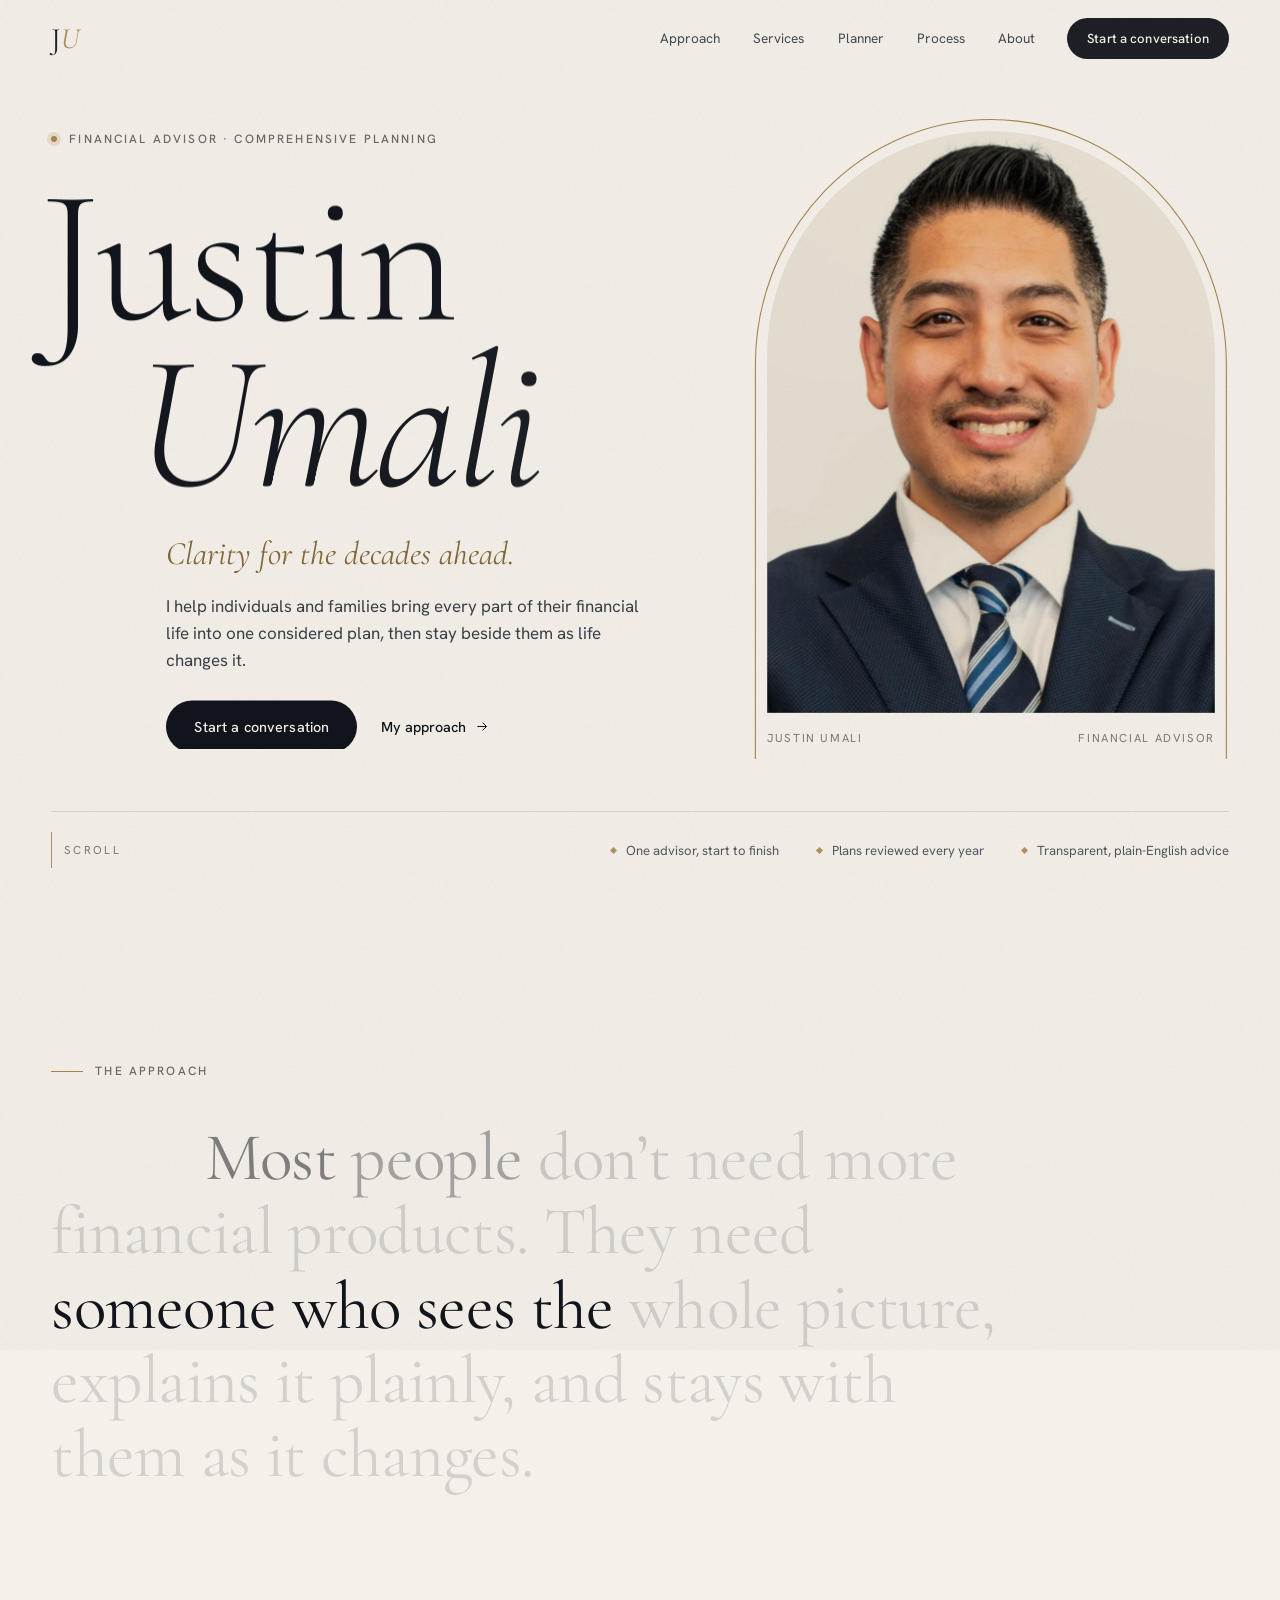
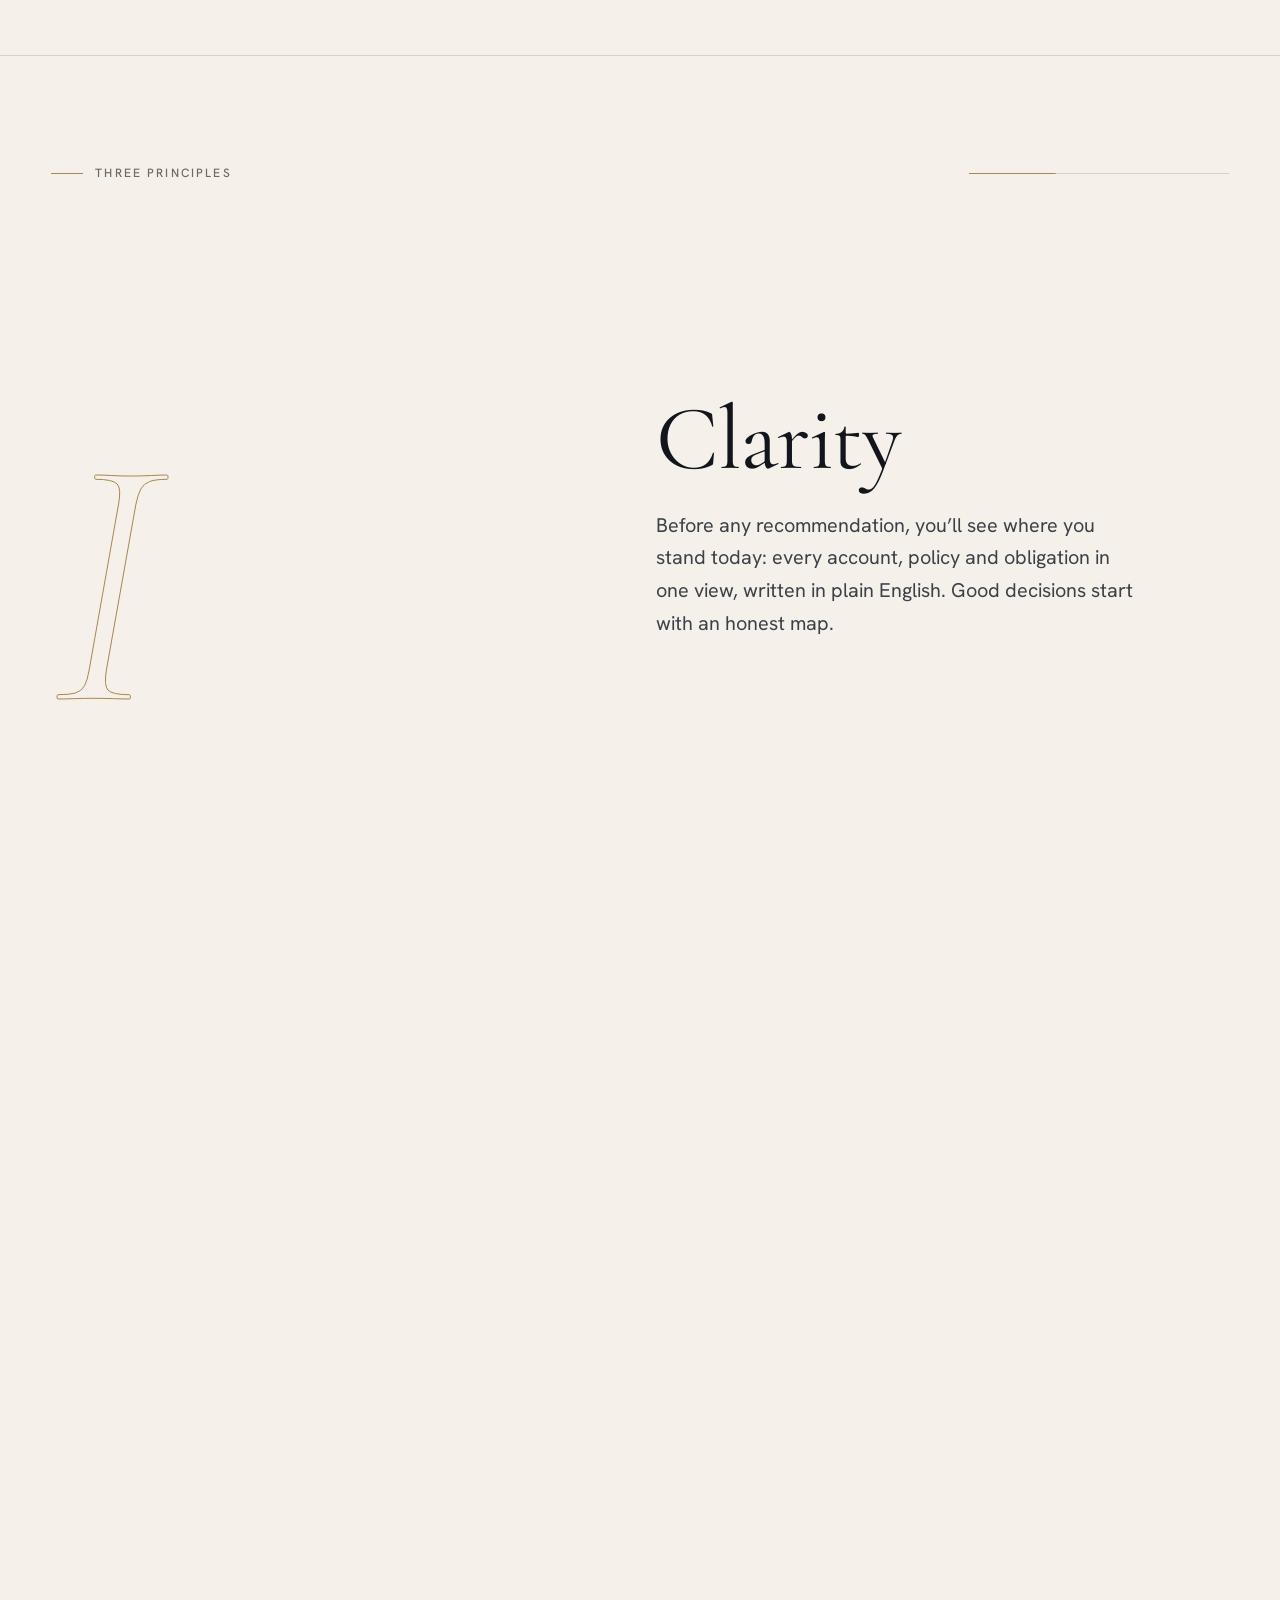
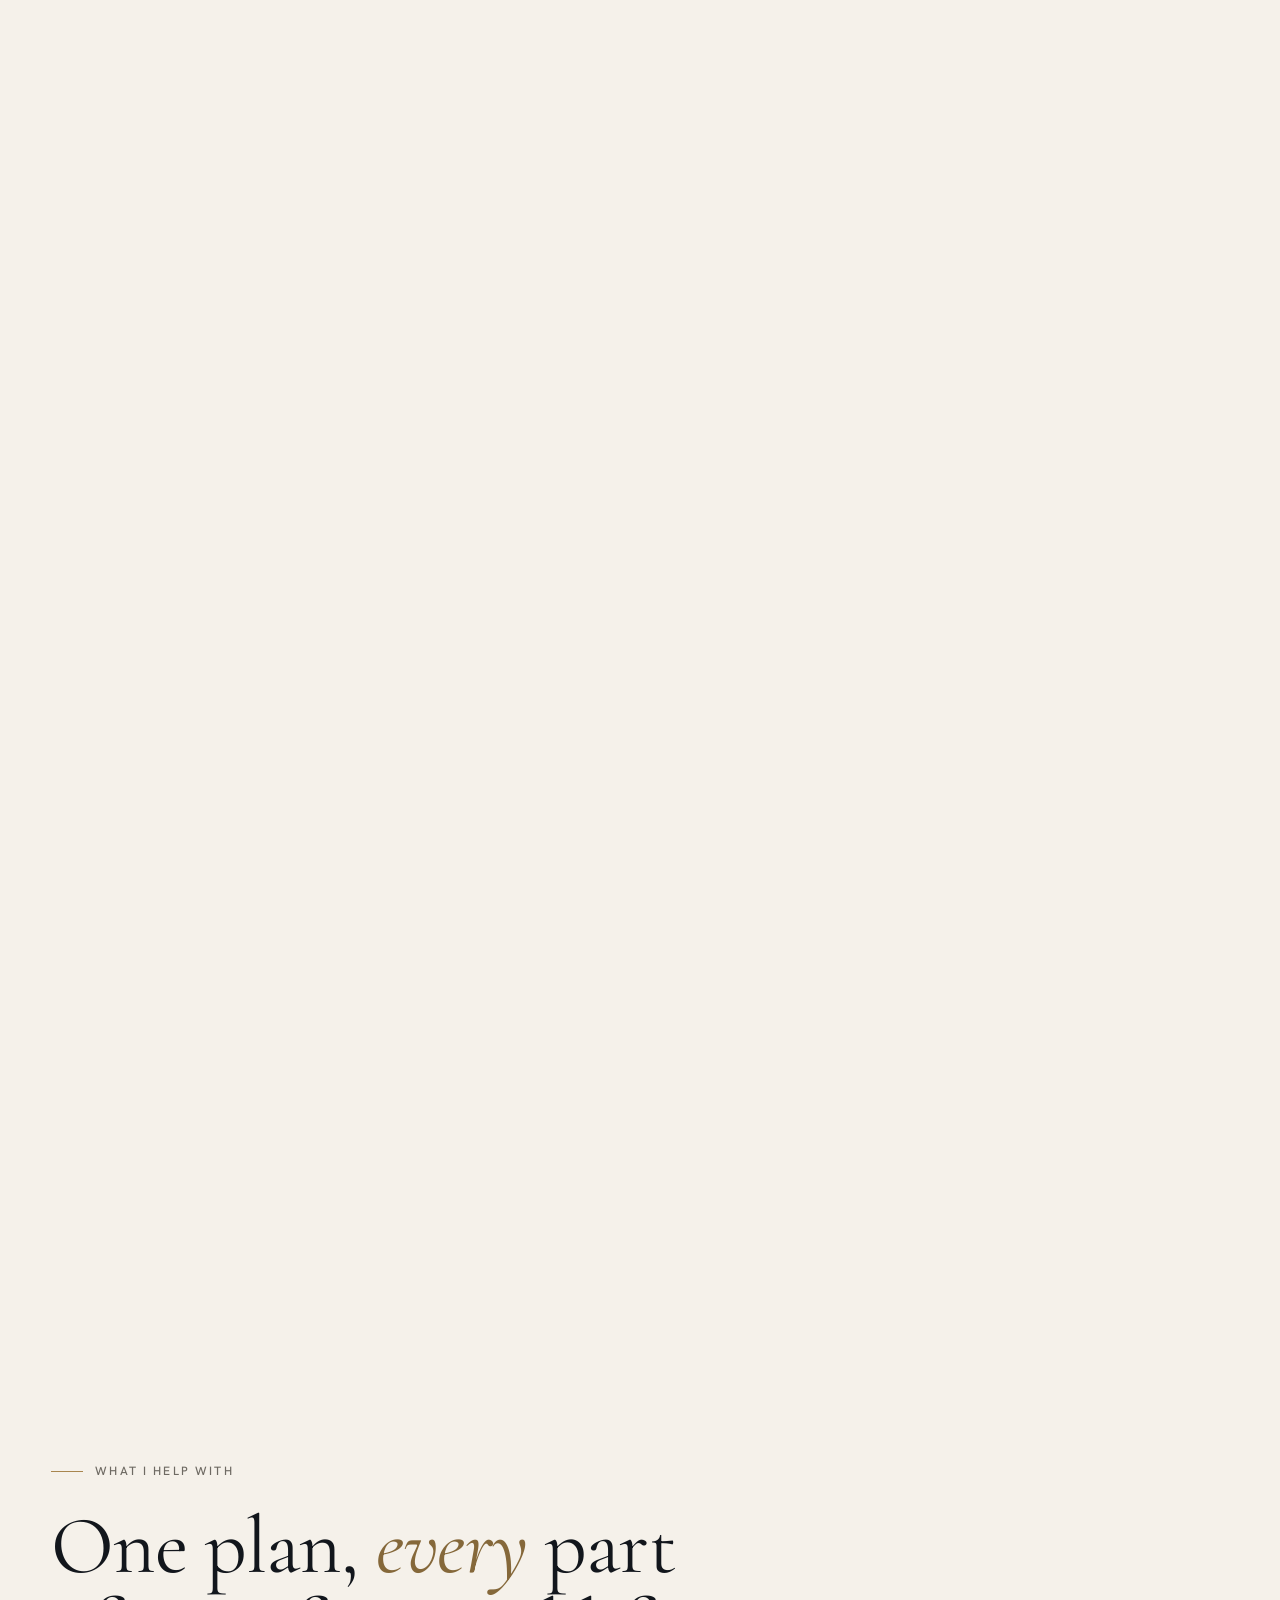
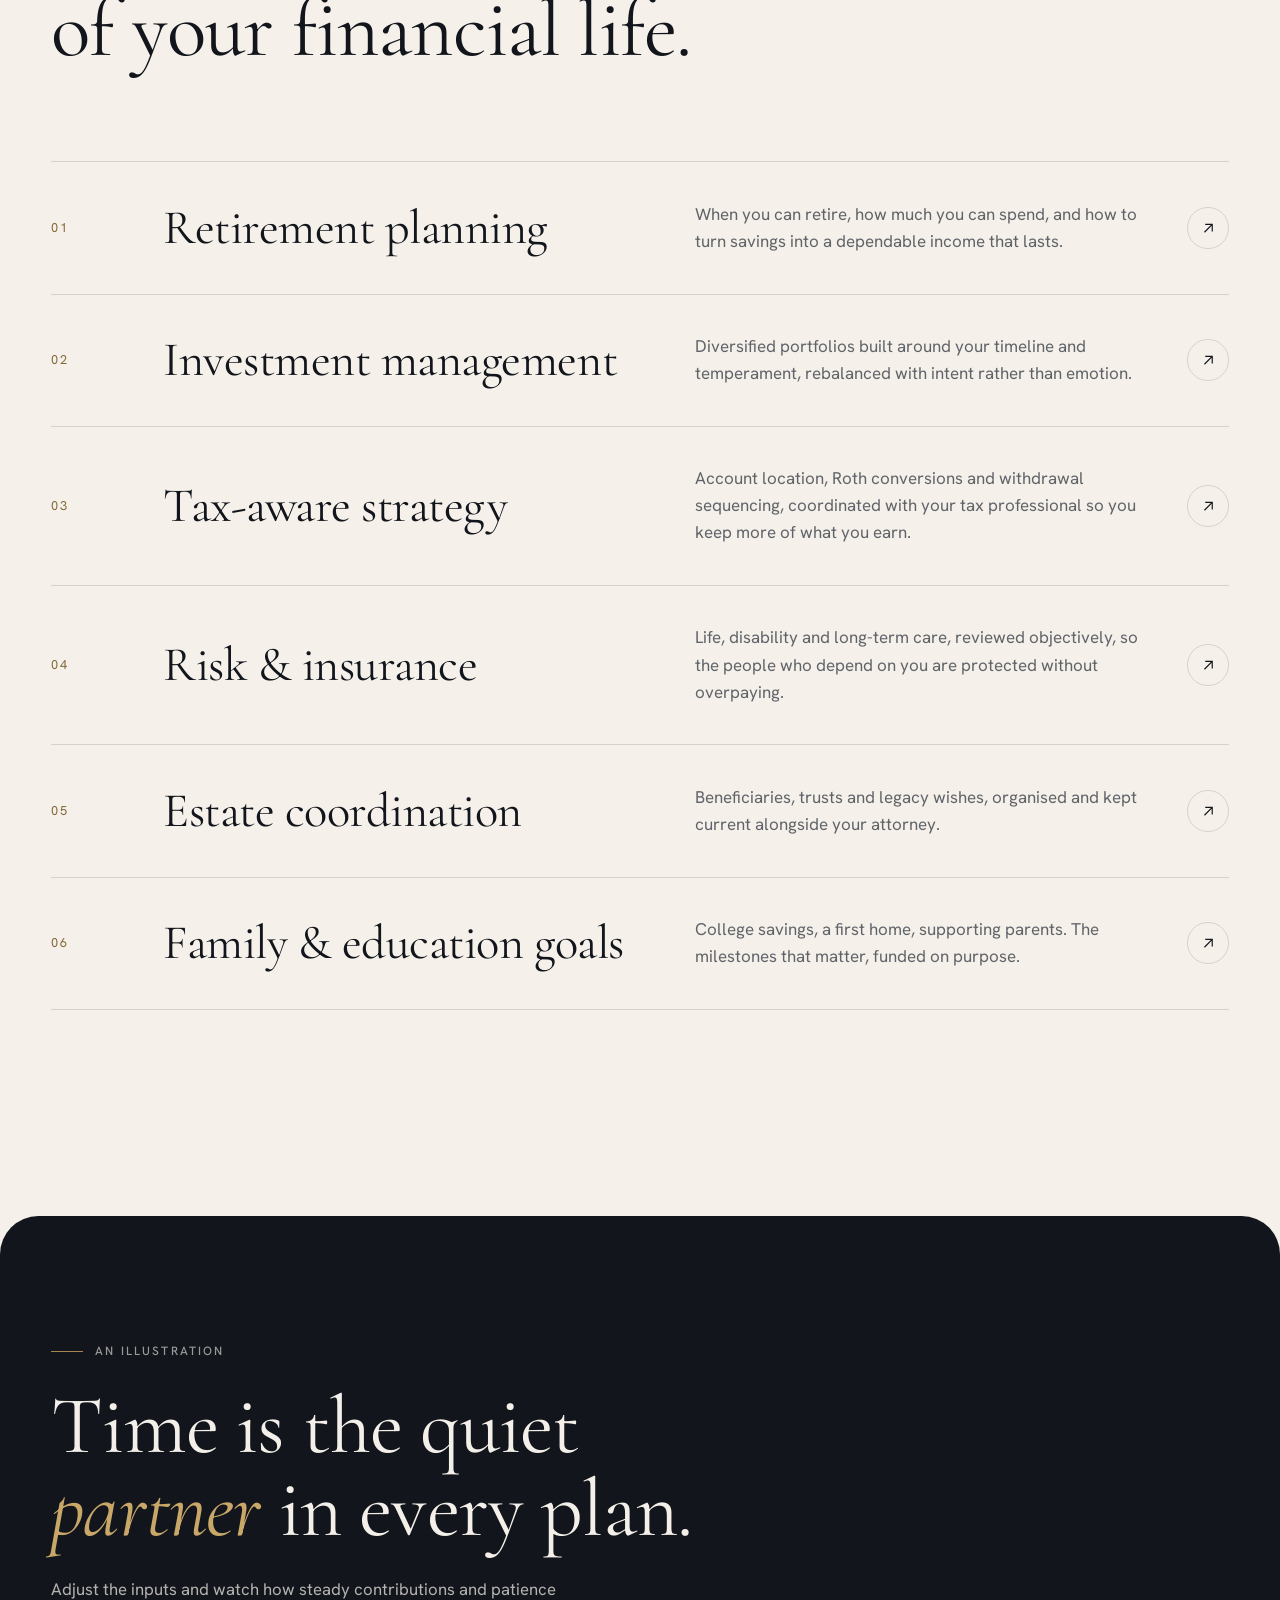
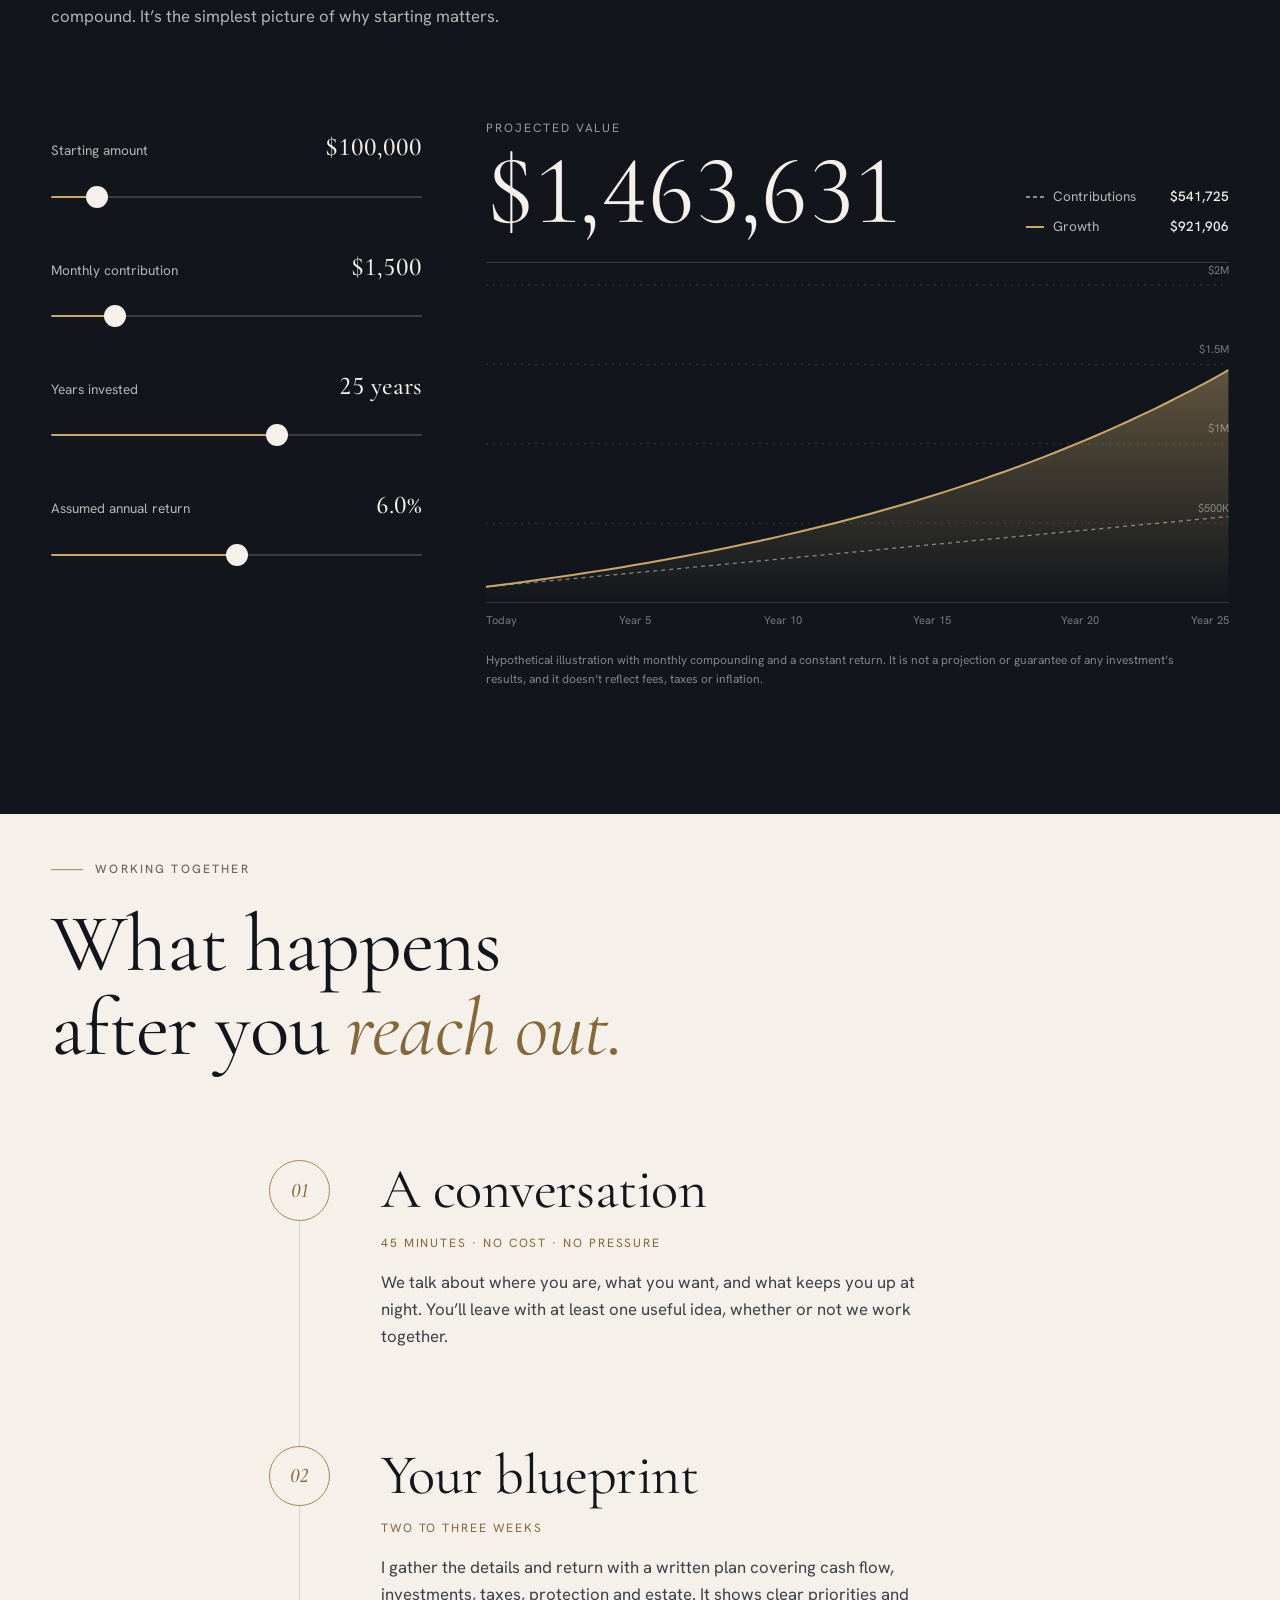
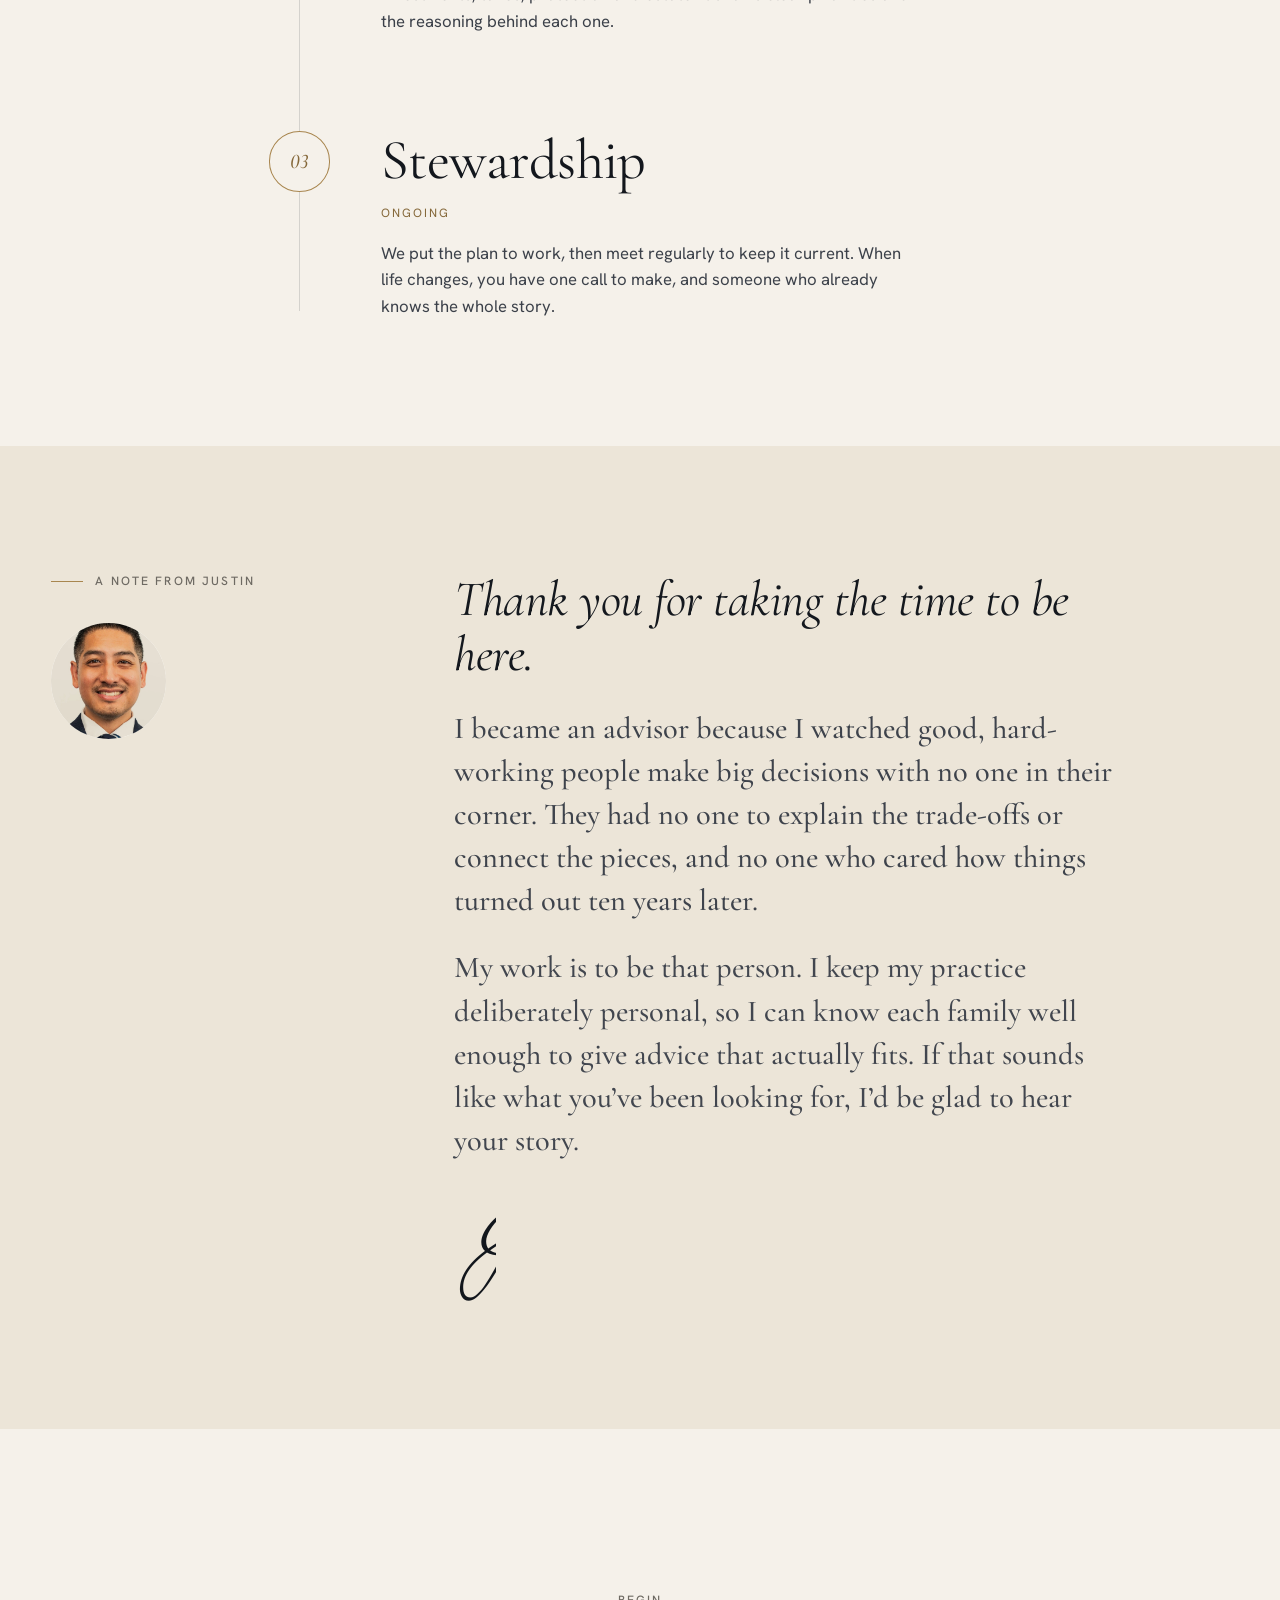
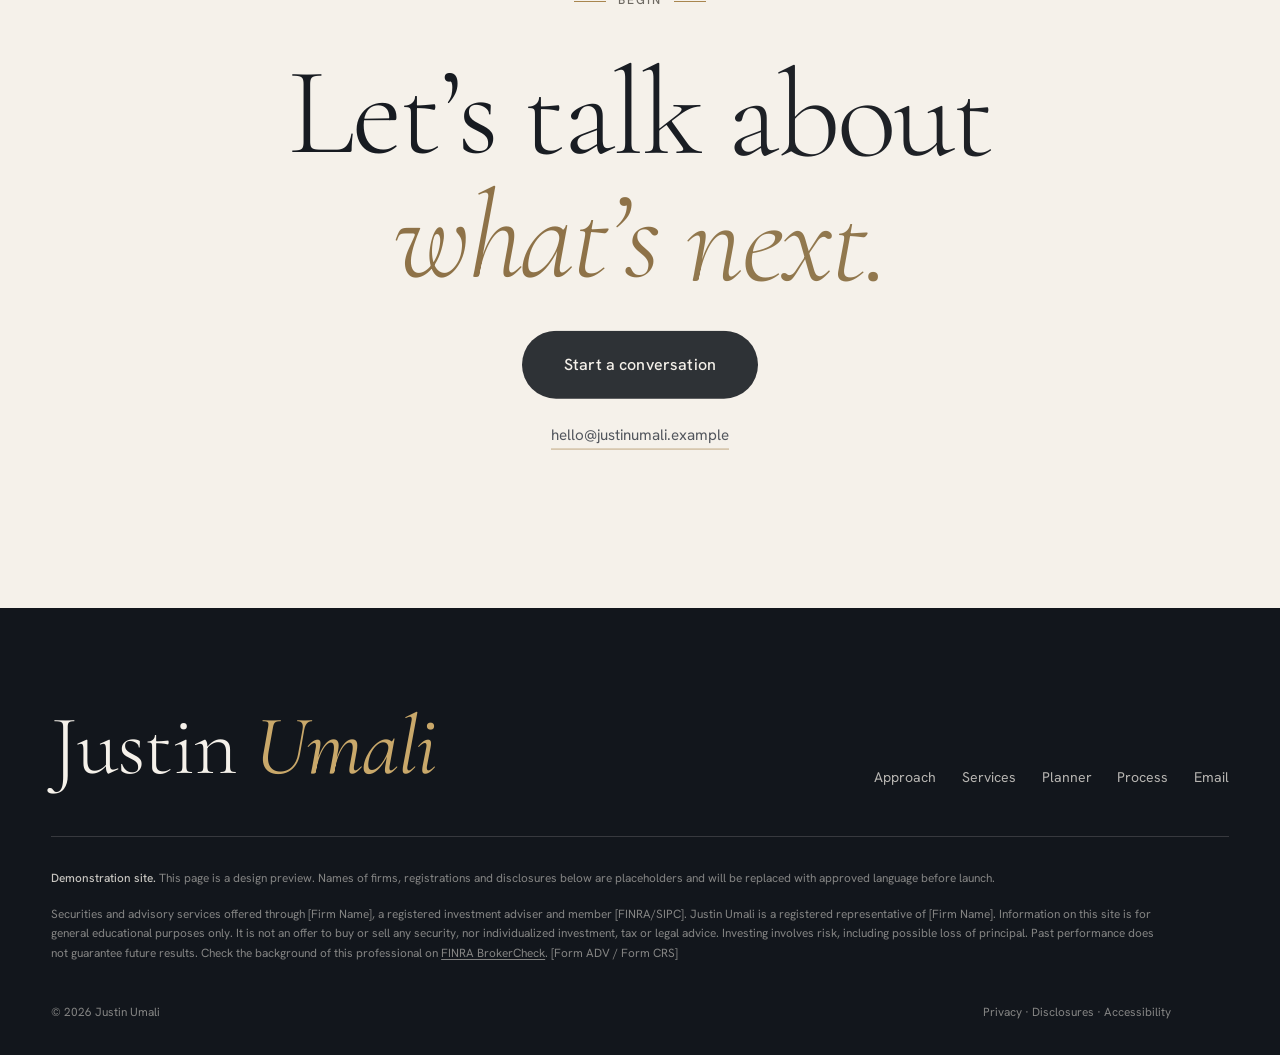
==== commit ca9e7d47: "Switch display face from Fraunces to Cormorant Garamond Fraunces' soft/wonk axes read as too quirky." ====
--- a/index.html
+++ b/index.html
@@ -14,7 +14,7 @@
   <link rel="icon" href="assets/favicon.svg" type="image/svg+xml">
   <link rel="preconnect" href="https://fonts.googleapis.com">
   <link rel="preconnect" href="https://fonts.gstatic.com" crossorigin>
-  <link rel="stylesheet" href="https://fonts.googleapis.com/css2?family=Fraunces:ital,opsz,wght,SOFT,WONK@0,9..144,100..900,0..100,0..1;1,9..144,100..900,0..100,0..1&family=Hanken+Grotesk:wght@300..700&family=Mrs+Saint+Delafield&display=swap">
+  <link rel="stylesheet" href="https://fonts.googleapis.com/css2?family=Cormorant+Garamond:ital,wght@0,300..700;1,300..700&family=Hanken+Grotesk:wght@300..700&family=Mrs+Saint+Delafield&display=swap">
   <link rel="preload" as="image" href="assets/justin-umali.webp" type="image/webp">
   <link rel="stylesheet" href="styles.css">
   <script>document.documentElement.classList.add('js');if(matchMedia('(prefers-reduced-motion: reduce)').matches)document.documentElement.classList.add('reduced');</script>
--- a/styles.css
+++ b/styles.css
@@ -13,7 +13,7 @@
   --line: rgba(18, 22, 28, .14);
   --line-dark: rgba(245, 241, 234, .16);
 
-  --serif: "Fraunces", "Iowan Old Style", Georgia, serif;
+  --serif: "Cormorant Garamond", "Cormorant", Garamond, "Iowan Old Style", Georgia, serif;
   --sans: "Hanken Grotesk", ui-sans-serif, system-ui, sans-serif;
   --script: "Mrs Saint Delafield", cursive;
 
@@ -139,8 +139,7 @@
 .intro__inner { display: grid; justify-items: center; gap: 1.1rem; }
 .intro__mono {
   font-family: var(--serif);
-  font-size: clamp(3rem, 8vw, 5rem);
-  font-variation-settings: "opsz" 144, "SOFT" 100, "WONK" 1;
+  font-size: clamp(3.4rem, 9vw, 5.6rem);
   font-weight: 300; line-height: 1;
   opacity: 0;
 }
@@ -188,10 +187,9 @@
 .on-dark .nav.is-scrolled .nav__menu i { background: var(--ivory); }
 .on-dark .nav.is-scrolled .nav__mark em { color: var(--brass-light); }
 .nav__mark {
-  font-family: var(--serif); font-size: 1.6rem; line-height: 1;
-  font-variation-settings: "opsz" 144, "SOFT" 100, "WONK" 1; font-weight: 400;
-}
-.nav__mark em, .footer__mark em { color: var(--brass); }
+  font-family: var(--serif); font-size: 1.85rem; line-height: 1; font-weight: 500; font-weight: 400;
+}
+.nav__mark em, .footer__mark em { color: var(--brass); font-weight: 400; }
 .nav__links { display: flex; gap: clamp(1.25rem, 2.6vw, 2.5rem); margin-left: auto; }
 .nav__links a {
   font-size: .85rem; color: var(--ink-2);
@@ -217,8 +215,7 @@
 .mobile-menu nav { display: grid; }
 .mobile-menu nav a {
   display: flex; align-items: baseline; gap: 1rem;
-  font-family: var(--serif); font-size: clamp(2.4rem, 11vw, 3.4rem); line-height: 1.2; font-weight: 300;
-  font-variation-settings: "opsz" 144, "SOFT" 50;
+  font-family: var(--serif); font-size: clamp(2.7rem, 12vw, 3.8rem); line-height: 1.15; font-weight: 400;
   border-bottom: 1px solid var(--line); padding: .5rem 0;
 }
 .mobile-menu small { font-family: var(--sans); font-size: .75rem; color: var(--brass-text); letter-spacing: .1em; }
@@ -234,14 +231,13 @@
 .section-head { display: grid; gap: 1.5rem; max-width: 62rem; margin-bottom: clamp(3rem, 7vw, 6rem); }
 .section-title {
   font-family: var(--serif);
-  font-size: clamp(2.3rem, 1.4rem + 4vw, 5.25rem);
+  font-size: clamp(2.6rem, 1.6rem + 4.4vw, 5.75rem);
   line-height: 1.02;
-  letter-spacing: -.02em;
-  font-weight: 300;
-  font-variation-settings: "opsz" 144, "SOFT" 50, "WONK" 0;
+  letter-spacing: -.01em;
+  font-weight: 400;
   text-wrap: balance;
 }
-.section-title em { font-variation-settings: "opsz" 144, "SOFT" 100, "WONK" 1; color: var(--brass-text); }
+.section-title em { color: var(--brass-text); }
 .section-sub { max-width: 34rem; color: var(--ink-2); font-size: 1.05rem; }
 
 /* ---------- hero ---------- */
@@ -258,18 +254,17 @@
 .hero__name {
   font-family: var(--serif);
   font-weight: 300;
-  font-size: clamp(4.2rem, 13.5vw, 12.5rem);
+  font-size: clamp(4.6rem, 15vw, 13.75rem);
   line-height: .86;
-  letter-spacing: -.045em;
-  font-variation-settings: "opsz" 144, "SOFT" 50, "WONK" 0;
+  letter-spacing: -.02em;
   margin-left: -.06em;
 }
-.hero__name .line { display: block; overflow: hidden; padding: 0 .08em .1em 0; margin-bottom: -.1em; }
-.hero__name .line--italic { font-style: italic; padding-left: clamp(2rem, 9vw, 9rem); font-variation-settings: "opsz" 144, "SOFT" 100, "WONK" 1; }
+.hero__name .line { display: block; overflow: hidden; padding: 0 .08em .24em .1em; margin: 0 0 -.24em -.1em; }
+.hero__name .line--italic { font-style: italic; padding-left: clamp(2rem, 9vw, 9rem); }
 .hero__name .char { display: inline-block; will-change: transform; }
 
 .hero__lede { display: grid; gap: 1.1rem; max-width: 30rem; margin-left: clamp(0rem, 9vw, 9rem); }
-.hero__statement { font-family: var(--serif); font-size: clamp(1.35rem, 1.1rem + .9vw, 1.85rem); line-height: 1.2; font-style: italic; font-weight: 350; font-variation-settings: "opsz" 48, "SOFT" 100, "WONK" 1; color: var(--brass-text); }
+.hero__statement { font-family: var(--serif); font-size: clamp(1.55rem, 1.25rem + 1vw, 2.15rem); line-height: 1.2; font-style: italic; font-weight: 400; color: var(--brass-text); }
 .hero__body { color: var(--ink-2); }
 .hero__ctas.reveal-line > span { display: flex; flex-wrap: wrap; align-items: center; gap: 1.5rem; padding-top: .5rem; }
 .reveal-line { overflow: hidden; }
@@ -325,7 +320,7 @@
   .hero__portrait figcaption { display: none; }
   .hero__portrait { grid-column: 3 / span 8; order: 1; }
   .hero__foot { order: 3; }
-  .hero__name { font-size: clamp(4.4rem, 24vw, 9rem); }
+  .hero__name { font-size: clamp(4.8rem, 26vw, 10rem); }
   .hero__lede { margin-left: 0; }
   .hero__facts { display: none; }
 }
@@ -342,11 +337,10 @@
 }
 .statement__text {
   font-family: var(--serif);
-  font-weight: 300;
-  font-size: clamp(1.9rem, 1rem + 3.6vw, 4.4rem);
-  line-height: 1.12;
-  letter-spacing: -.018em;
-  font-variation-settings: "opsz" 144, "SOFT" 50;
+  font-weight: 400;
+  font-size: clamp(2.1rem, 1.1rem + 3.9vw, 4.8rem);
+  line-height: 1.1;
+  letter-spacing: -.01em;
   max-width: 22ch;
   max-width: min(100%, 60rem);
   text-indent: clamp(3rem, 12vw, 12rem);
@@ -370,9 +364,8 @@
 .philosophy__numerals { grid-column: 1 / span 6; position: relative; align-self: center; height: clamp(10rem, 30vw, 26rem); }
 .numeral {
   position: absolute; left: 0; bottom: 0;
-  font-family: var(--serif); font-weight: 200; font-style: italic;
+  font-family: var(--serif); font-weight: 300; font-style: italic;
   font-size: clamp(9rem, 28vw, 26rem); line-height: .8;
-  font-variation-settings: "opsz" 144, "SOFT" 100, "WONK" 1;
   color: transparent;
   -webkit-text-stroke: 1px var(--brass);
   opacity: 0;
@@ -382,9 +375,8 @@
 .principle { position: absolute; inset: 0 0 auto 0; display: grid; gap: 1.5rem; opacity: 0; visibility: hidden; }
 .principle.is-active { opacity: 1; visibility: visible; }
 .principle h2 {
-  font-family: var(--serif); font-weight: 300;
-  font-size: clamp(3rem, 2rem + 4vw, 6rem); line-height: 1; letter-spacing: -.03em;
-  font-variation-settings: "opsz" 144, "SOFT" 50;
+  font-family: var(--serif); font-weight: 400;
+  font-size: clamp(3.3rem, 2.2rem + 4.4vw, 6.6rem); line-height: 1; letter-spacing: -.015em;
 }
 .principle p { font-size: clamp(1.05rem, 1rem + .3vw, 1.25rem); color: var(--ink-2); max-width: 30rem; line-height: 1.65; }
 
@@ -421,16 +413,15 @@
 }
 .index__no { font-size: .8rem; letter-spacing: .12em; color: var(--brass-text); font-variant-numeric: tabular-nums; }
 .index__title {
-  font-family: var(--serif); font-weight: 300;
-  font-size: clamp(1.6rem, 1rem + 2.2vw, 3.1rem); line-height: 1.05; letter-spacing: -.02em;
-  font-variation-settings: "opsz" 144, "SOFT" 50, "WONK" 0;
-  transition: transform .7s var(--ease), font-variation-settings .7s var(--ease);
+  font-family: var(--serif); font-weight: 400;
+  font-size: clamp(1.8rem, 1.1rem + 2.4vw, 3.4rem); line-height: 1.05; letter-spacing: -.01em;
+  transition: transform .7s var(--ease), color .5s;
 }
 .index__desc { color: var(--ink-2); max-width: 28rem; opacity: .8; transition: opacity .5s; }
 .index__arrow { justify-self: end; width: 2.6rem; height: 2.6rem; border-radius: 50%; border: 1px solid var(--line); display: grid; place-items: center; transition: background-color .5s var(--ease), border-color .5s, color .5s, transform .7s var(--ease); }
 @media (hover: hover) {
   .index__row:hover::before { transform: scaleY(1); }
-  .index__row:hover .index__title { transform: translateX(1rem); font-style: italic; font-variation-settings: "opsz" 144, "SOFT" 100, "WONK" 1; }
+  .index__row:hover .index__title { transform: translateX(1rem); font-style: italic; color: var(--brass-text); }
   .index__row:hover .index__desc { opacity: 1; }
   .index__row:hover .index__arrow { background: var(--ink); border-color: var(--ink); color: var(--ivory); transform: rotate(45deg); }
 }
@@ -454,7 +445,7 @@
 .planner__controls { display: grid; gap: 2.25rem; padding-top: .5rem; }
 .field { display: grid; gap: .9rem; }
 .field label { display: flex; justify-content: space-between; align-items: baseline; gap: 1rem; font-size: .85rem; color: rgba(245,241,234,.72); }
-.field output { font-family: var(--serif); font-size: 1.35rem; color: var(--ivory); font-variation-settings: "opsz" 48; font-variant-numeric: tabular-nums; }
+.field output { font-family: var(--serif); font-size: 1.6rem; font-weight: 500; color: var(--ivory); font-variant-numeric: lining-nums tabular-nums; }
 
 input[type="range"] {
   --p: 50%;
@@ -485,9 +476,8 @@
 .planner__totals .label { display: block; font-size: .75rem; letter-spacing: .16em; text-transform: uppercase; color: rgba(245,241,234,.6); margin-bottom: .4rem; }
 .planner__big {
   display: block;
-  font-family: var(--serif); font-weight: 300;
-  font-size: clamp(2.8rem, 1.5rem + 5vw, 6rem); line-height: .95; letter-spacing: -.03em;
-  font-variation-settings: "opsz" 144, "SOFT" 50;
+  font-family: var(--serif); font-weight: 400;
+  font-size: clamp(3.1rem, 1.7rem + 5.5vw, 6.6rem); line-height: .95; letter-spacing: -.015em;
   font-variant-numeric: tabular-nums lining-nums;
 }
 .planner__split { display: grid; gap: .5rem; font-size: .85rem; color: rgba(245,241,234,.72); }
@@ -521,7 +511,7 @@
   transition: opacity .3s;
   display: grid;
 }
-.chart__tip b { font-family: var(--serif); font-size: 1.1rem; font-weight: 400; }
+.chart__tip b { font-family: var(--serif); font-size: 1.3rem; font-weight: 600; font-variant-numeric: lining-nums; }
 .chart__tip span { color: var(--muted); font-size: .7rem; letter-spacing: .08em; text-transform: uppercase; }
 .chart.is-hover .chart__tip { opacity: 1; }
 .planner .fine { color: rgba(245,241,234,.5); max-width: 44rem; margin-top: 1.5rem; }
@@ -539,10 +529,10 @@
   width: 3.8rem; height: 3.8rem; border-radius: 50%;
   display: grid; place-items: center;
   background: var(--ivory); border: 1px solid var(--brass);
-  font-family: var(--serif); font-size: 1.05rem; font-style: italic; color: var(--brass-text);
+  font-family: var(--serif); font-size: 1.3rem; font-style: italic; font-weight: 500; color: var(--brass-text); font-variant-numeric: lining-nums;
   position: relative; z-index: 1;
 }
-.step h3 { font-family: var(--serif); font-weight: 300; font-size: clamp(2rem, 1.4rem + 2.2vw, 3.4rem); line-height: 1.05; letter-spacing: -.02em; font-variation-settings: "opsz" 144, "SOFT" 50; }
+.step h3 { font-family: var(--serif); font-weight: 400; font-size: clamp(2.25rem, 1.6rem + 2.4vw, 3.75rem); line-height: 1.05; letter-spacing: -.01em; }
 .step__meta { font-size: .75rem; letter-spacing: .16em; text-transform: uppercase; color: var(--brass-text); margin: .9rem 0 1rem; }
 .step p:last-child { color: var(--ink-2); max-width: 34rem; font-size: 1.05rem; }
 
@@ -558,12 +548,11 @@
 .letter__thumb img { width: 100%; height: 100%; object-fit: cover; object-position: 50% 25%; mix-blend-mode: multiply; transform: scale(1.5); transform-origin: 50% 30%; }
 .letter__body { grid-column: 5 / span 7; display: grid; gap: 1.5rem; }
 .letter__body p {
-  font-family: var(--serif); font-weight: 300;
-  font-size: clamp(1.25rem, 1rem + .9vw, 1.75rem); line-height: 1.45;
-  font-variation-settings: "opsz" 36, "SOFT" 50;
+  font-family: var(--serif); font-weight: 500;
+  font-size: clamp(1.4rem, 1.1rem + 1vw, 1.95rem); line-height: 1.42;
   color: var(--ink-2);
 }
-.letter__body .letter__open { font-size: clamp(1.8rem, 1.2rem + 2vw, 3rem); line-height: 1.1; color: var(--ink); font-style: italic; font-variation-settings: "opsz" 144, "SOFT" 100, "WONK" 1; letter-spacing: -.015em; }
+.letter__body .letter__open { font-size: clamp(2rem, 1.35rem + 2.2vw, 3.3rem); line-height: 1.1; color: var(--ink); font-style: italic; font-weight: 400; letter-spacing: -.01em; }
 .signature { margin-top: 1rem; }
 .signature__ink {
   display: inline-block;
@@ -583,11 +572,10 @@
 .cta .eyebrow::after { content: ""; width: 2rem; height: 1px; background: var(--brass); }
 .cta__title {
   font-family: var(--serif); font-weight: 300;
-  font-size: clamp(3rem, 1.5rem + 7vw, 9rem); line-height: .95; letter-spacing: -.04em;
-  font-variation-settings: "opsz" 144, "SOFT" 50;
+  font-size: clamp(3.3rem, 1.7rem + 7.6vw, 9.75rem); line-height: .95; letter-spacing: -.02em;
   text-wrap: balance;
 }
-.cta__title em { display: block; color: var(--brass-text); font-variation-settings: "opsz" 144, "SOFT" 100, "WONK" 1; }
+.cta__title em { display: block; color: var(--brass-text); }
 .cta__title .w { display: inline-block; }
 .cta__actions { display: grid; gap: 1.5rem; justify-items: center; }
 .cta__mail { font-size: .95rem; color: var(--ink-2); background: linear-gradient(var(--brass), var(--brass)) 0 100% / 100% 1px no-repeat; padding-bottom: .15rem; }
@@ -596,8 +584,8 @@
 .footer { background: var(--ink); color: rgba(245,241,234,.72); padding: clamp(4rem, 8vw, 6rem) var(--gutter) 2rem; }
 .footer > * { max-width: var(--max); margin-left: auto; margin-right: auto; }
 .footer__top { display: flex; flex-wrap: wrap; justify-content: space-between; align-items: flex-end; gap: 2rem; padding-bottom: 3rem; border-bottom: 1px solid var(--line-dark); }
-.footer__mark { font-family: var(--serif); font-weight: 300; font-size: clamp(2.5rem, 6vw, 5rem); line-height: 1; letter-spacing: -.03em; color: var(--ivory); font-variation-settings: "opsz" 144, "SOFT" 50; }
-.footer__mark em { font-variation-settings: "opsz" 144, "SOFT" 100, "WONK" 1; color: var(--brass-light); }
+.footer__mark { font-family: var(--serif); font-weight: 300; font-size: clamp(2.8rem, 6.6vw, 5.5rem); line-height: 1; letter-spacing: -.015em; color: var(--ivory); }
+.footer__mark em { color: var(--brass-light); }
 .footer nav { display: flex; flex-wrap: wrap; gap: 1rem 1.6rem; font-size: .88rem; }
 .footer nav a:hover { color: var(--ivory); }
 .footer__legal { display: grid; gap: 1rem; padding-top: 2rem; font-size: .74rem; line-height: 1.65; color: rgba(245,241,234,.5); }
@@ -639,9 +627,8 @@
 .book__step.is-active { display: block; }
 .book__step legend, .book__done h3 {
   padding: 0; margin-bottom: 1.75rem;
-  font-family: var(--serif); font-weight: 300;
-  font-size: clamp(1.9rem, 1.4rem + 1.6vw, 2.6rem); line-height: 1.05; letter-spacing: -.02em;
-  font-variation-settings: "opsz" 144, "SOFT" 50;
+  font-family: var(--serif); font-weight: 400;
+  font-size: clamp(2.1rem, 1.55rem + 1.8vw, 2.9rem); line-height: 1.05; letter-spacing: -.01em;
 }
 .book__sub { margin: 2rem 0 1rem; font-size: .85rem; color: var(--muted); }
 .chips { display: flex; flex-wrap: wrap; gap: .6rem; }
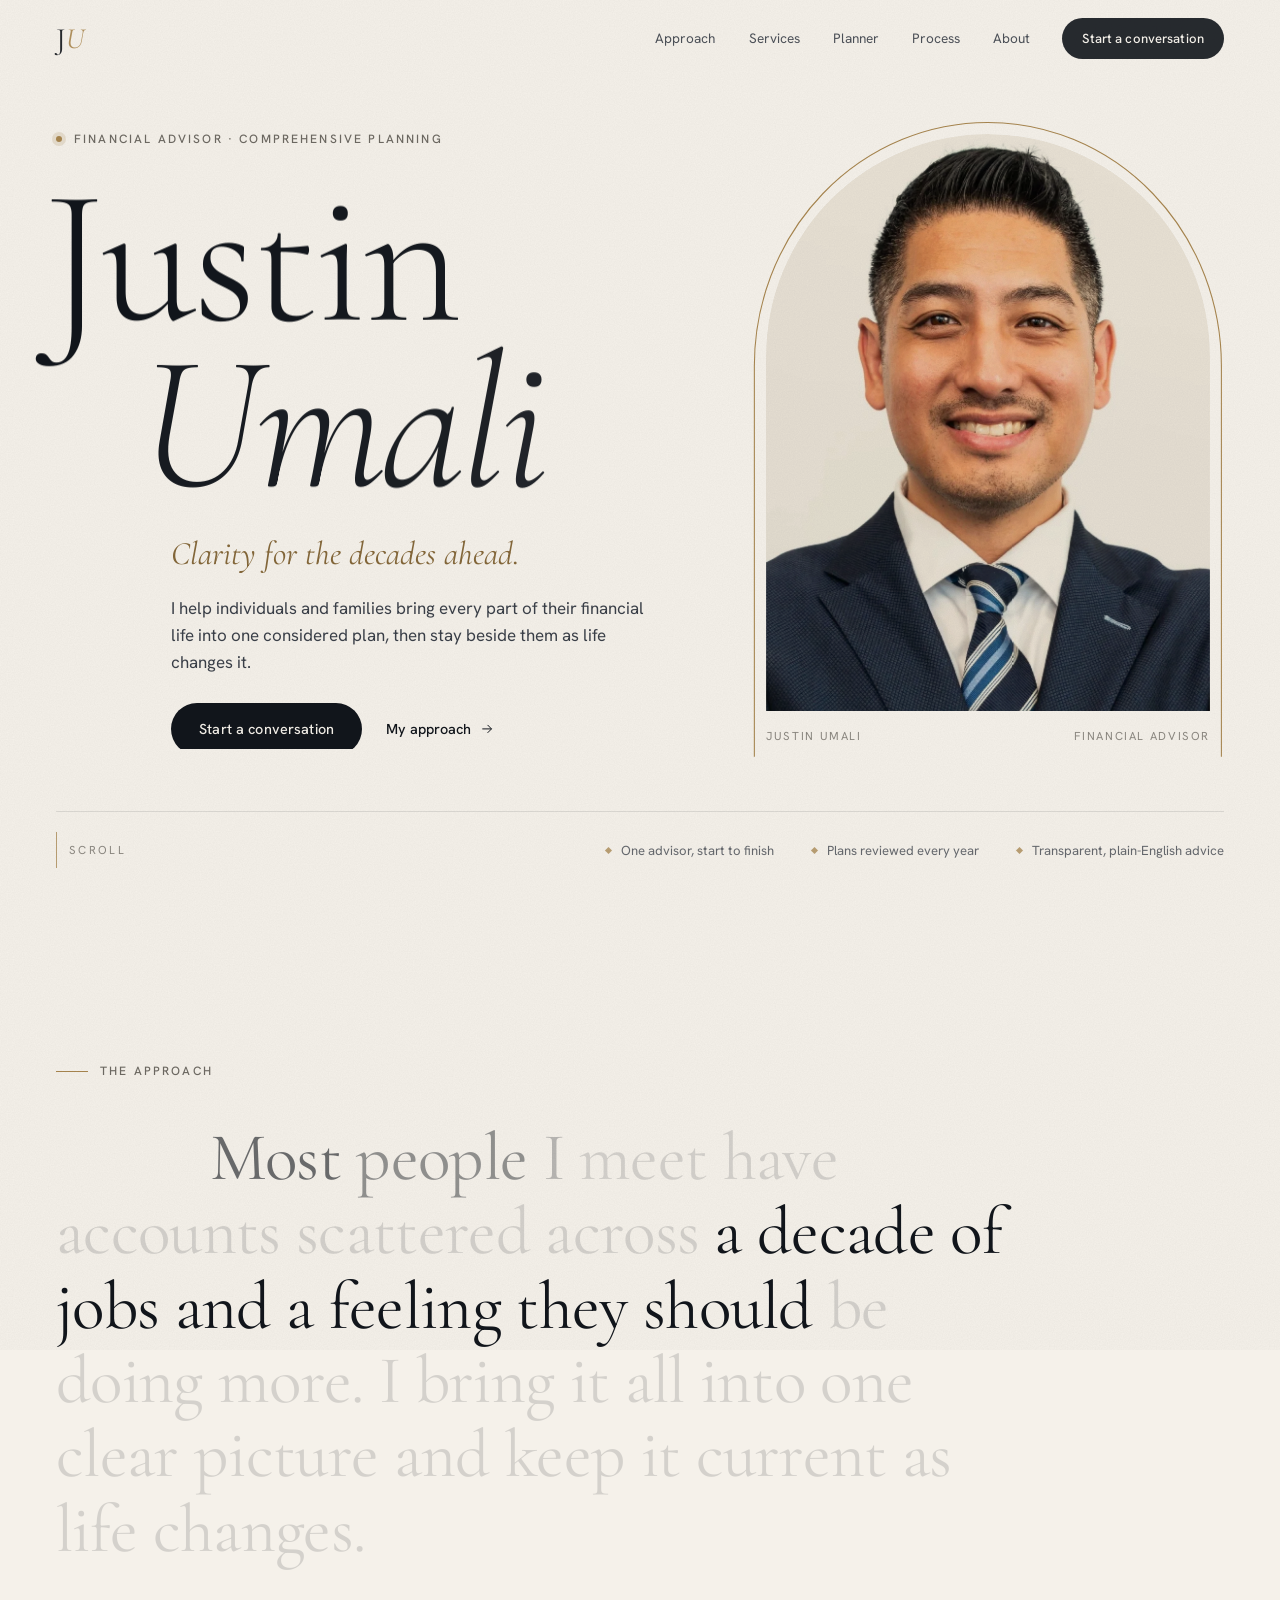
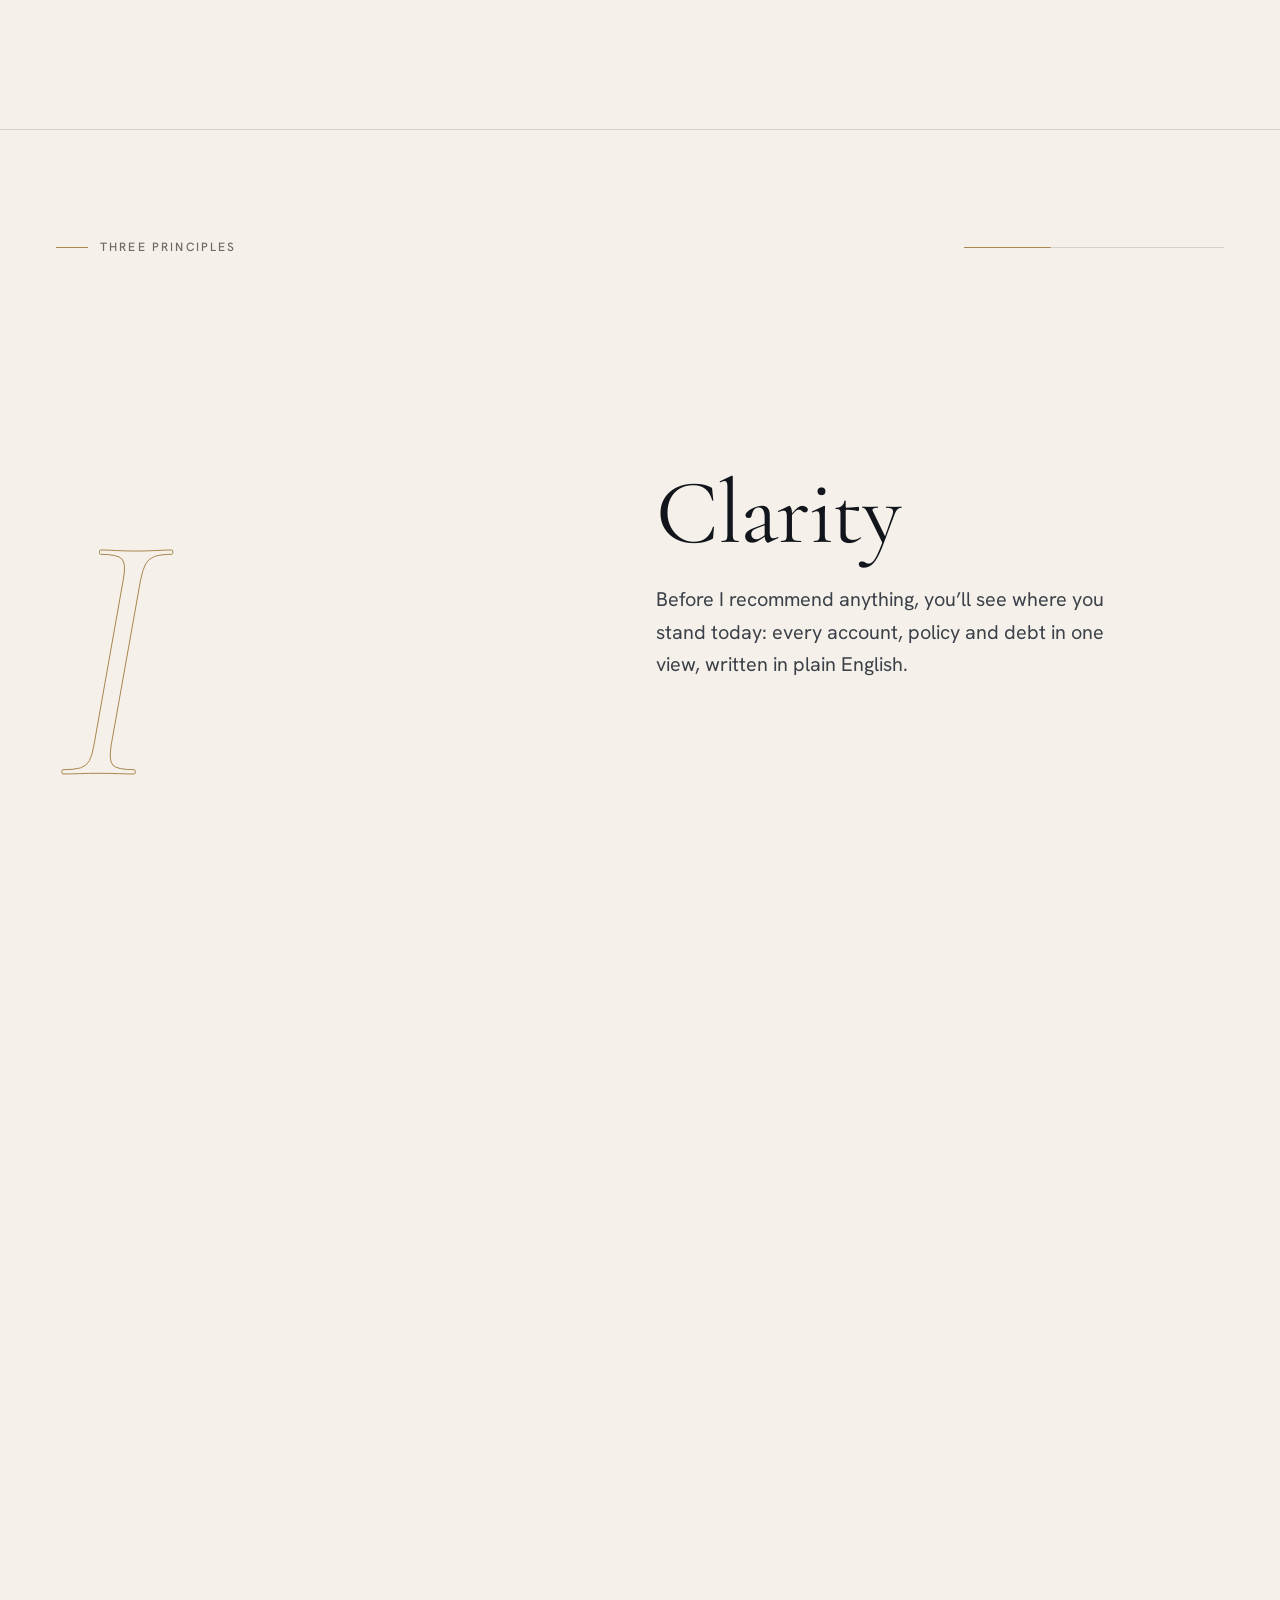
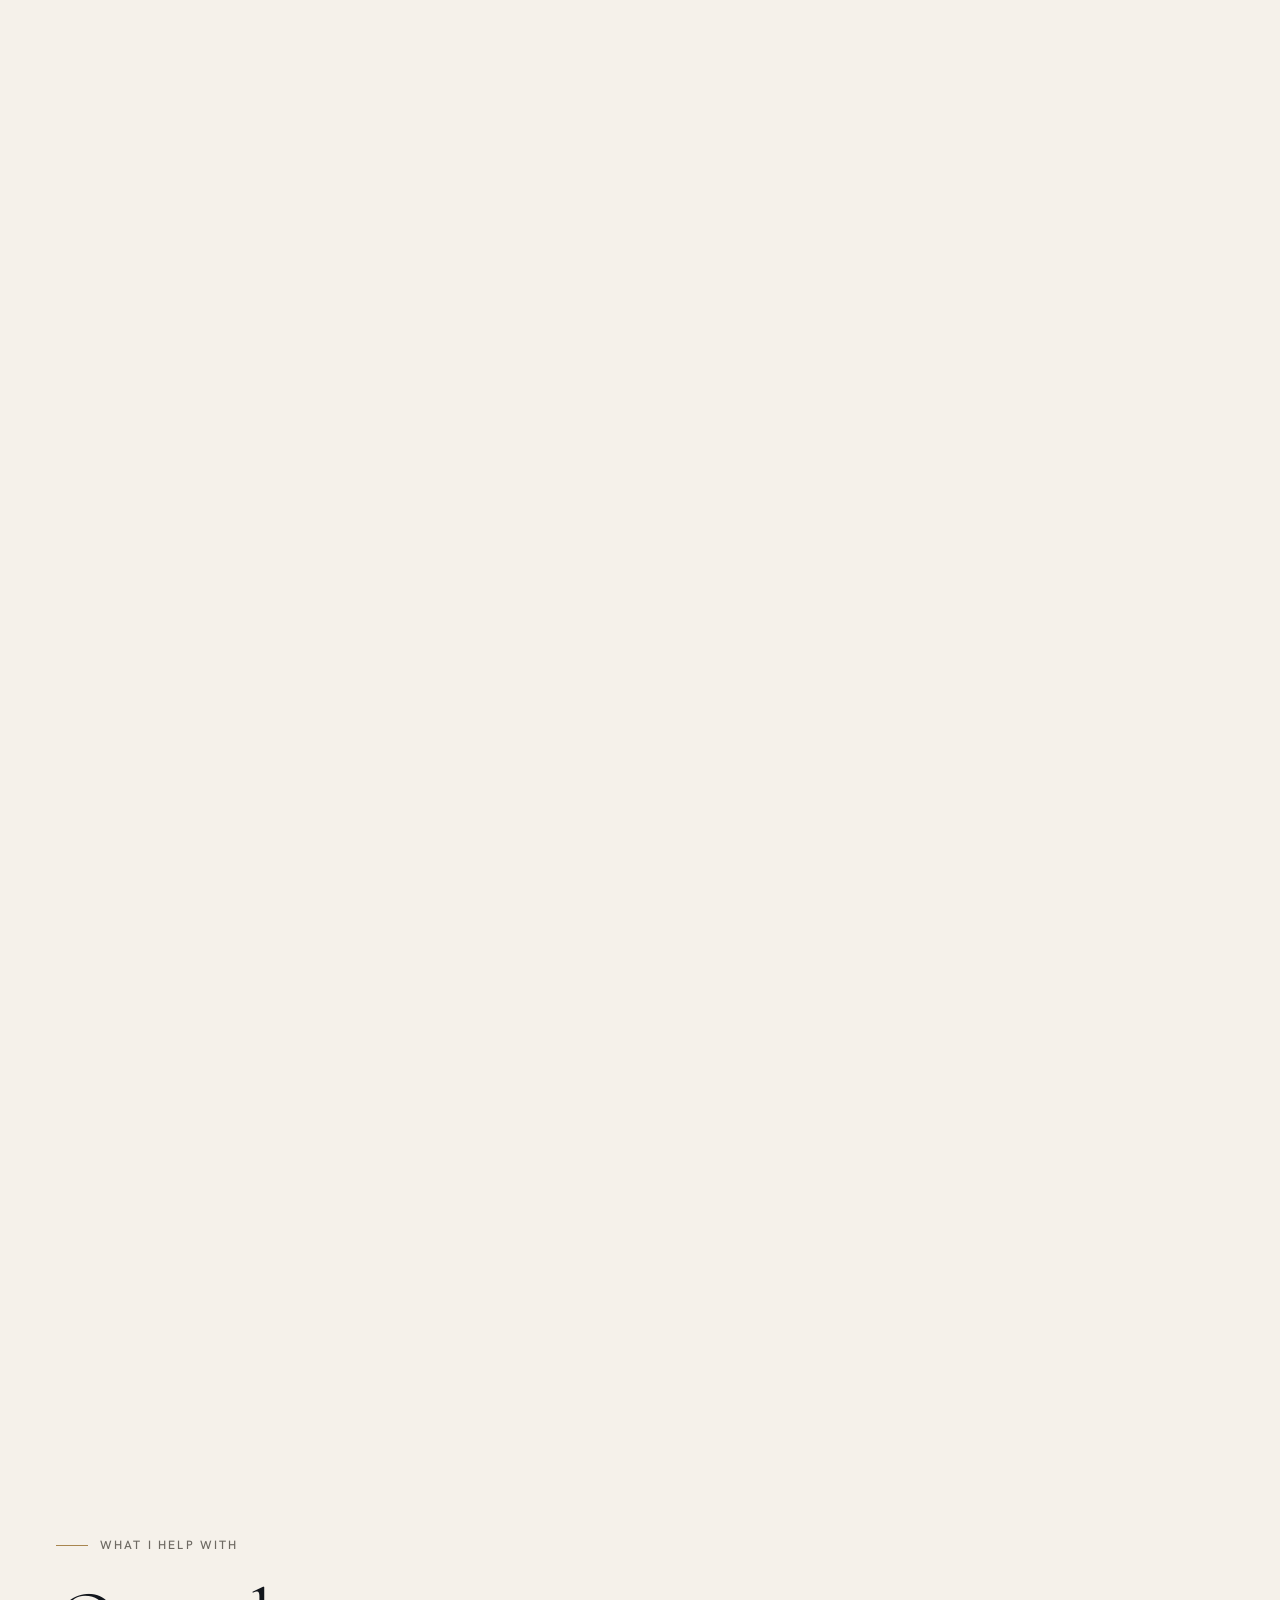
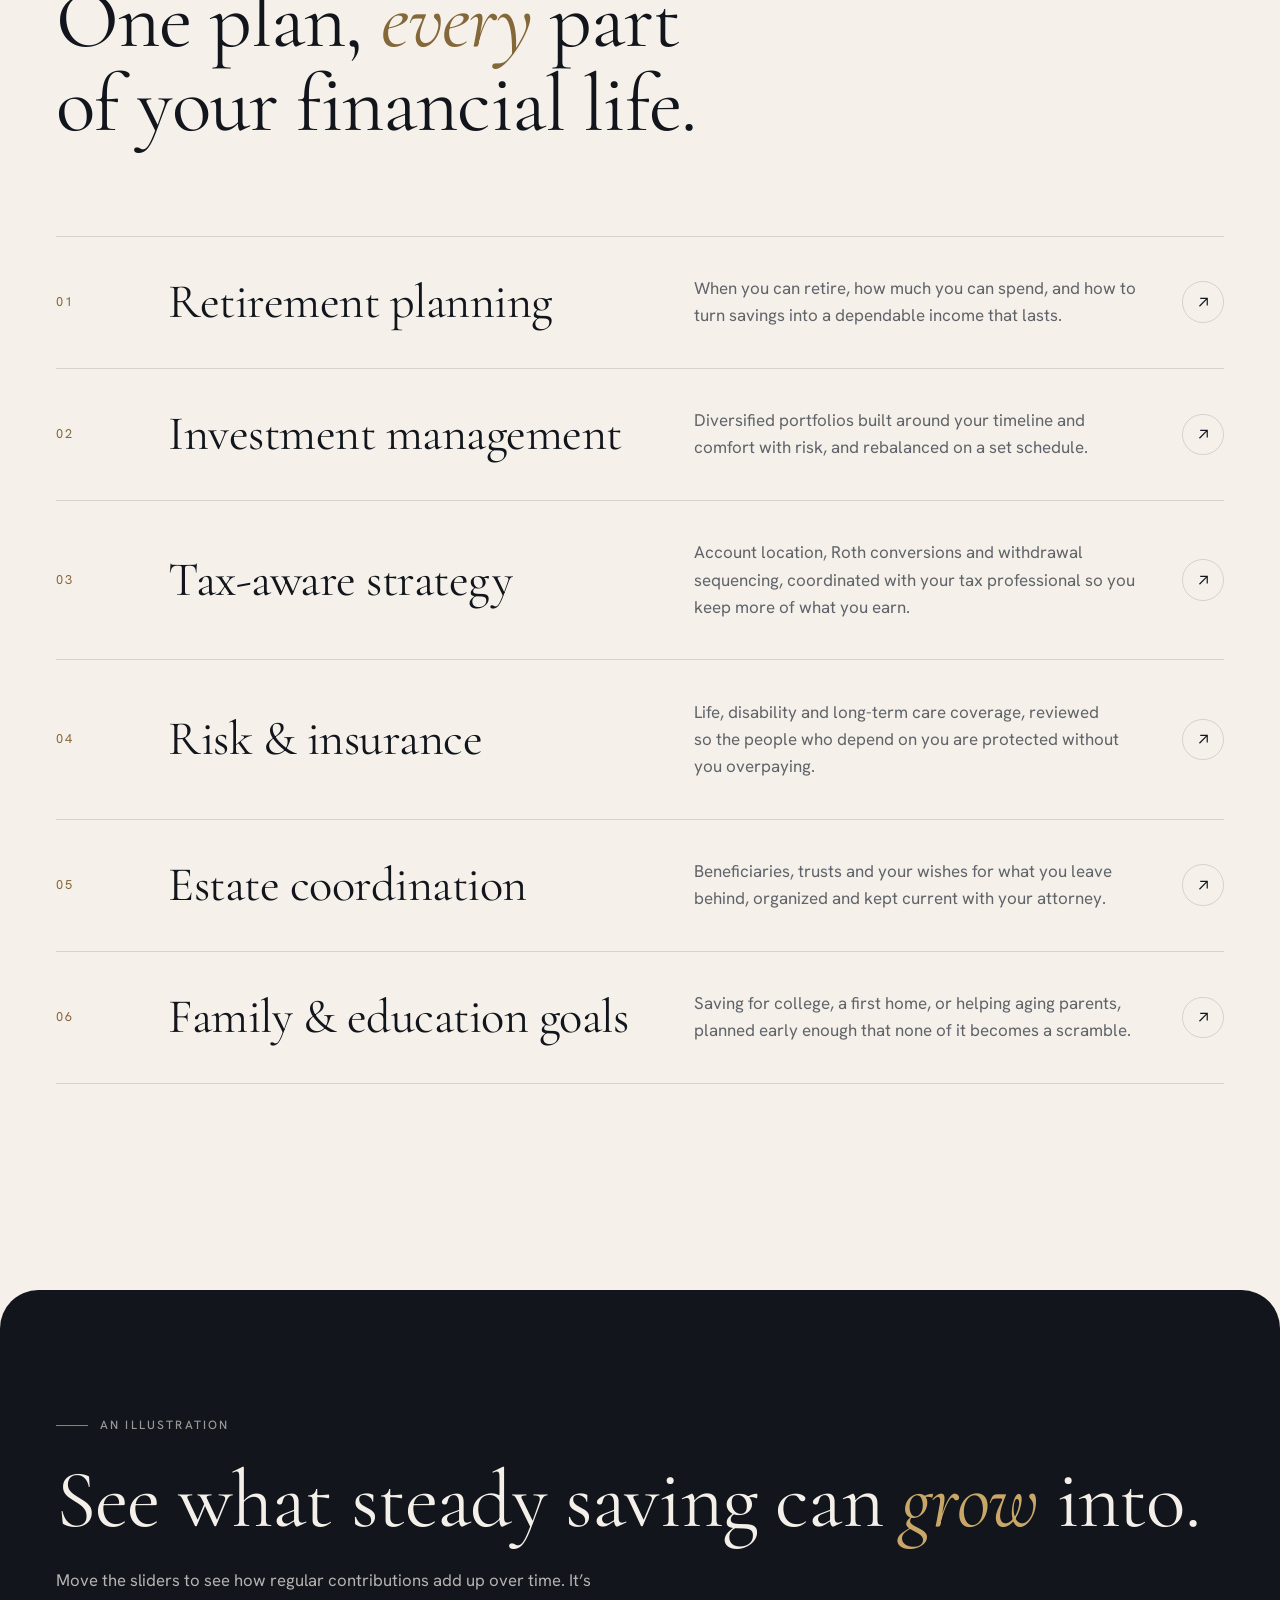
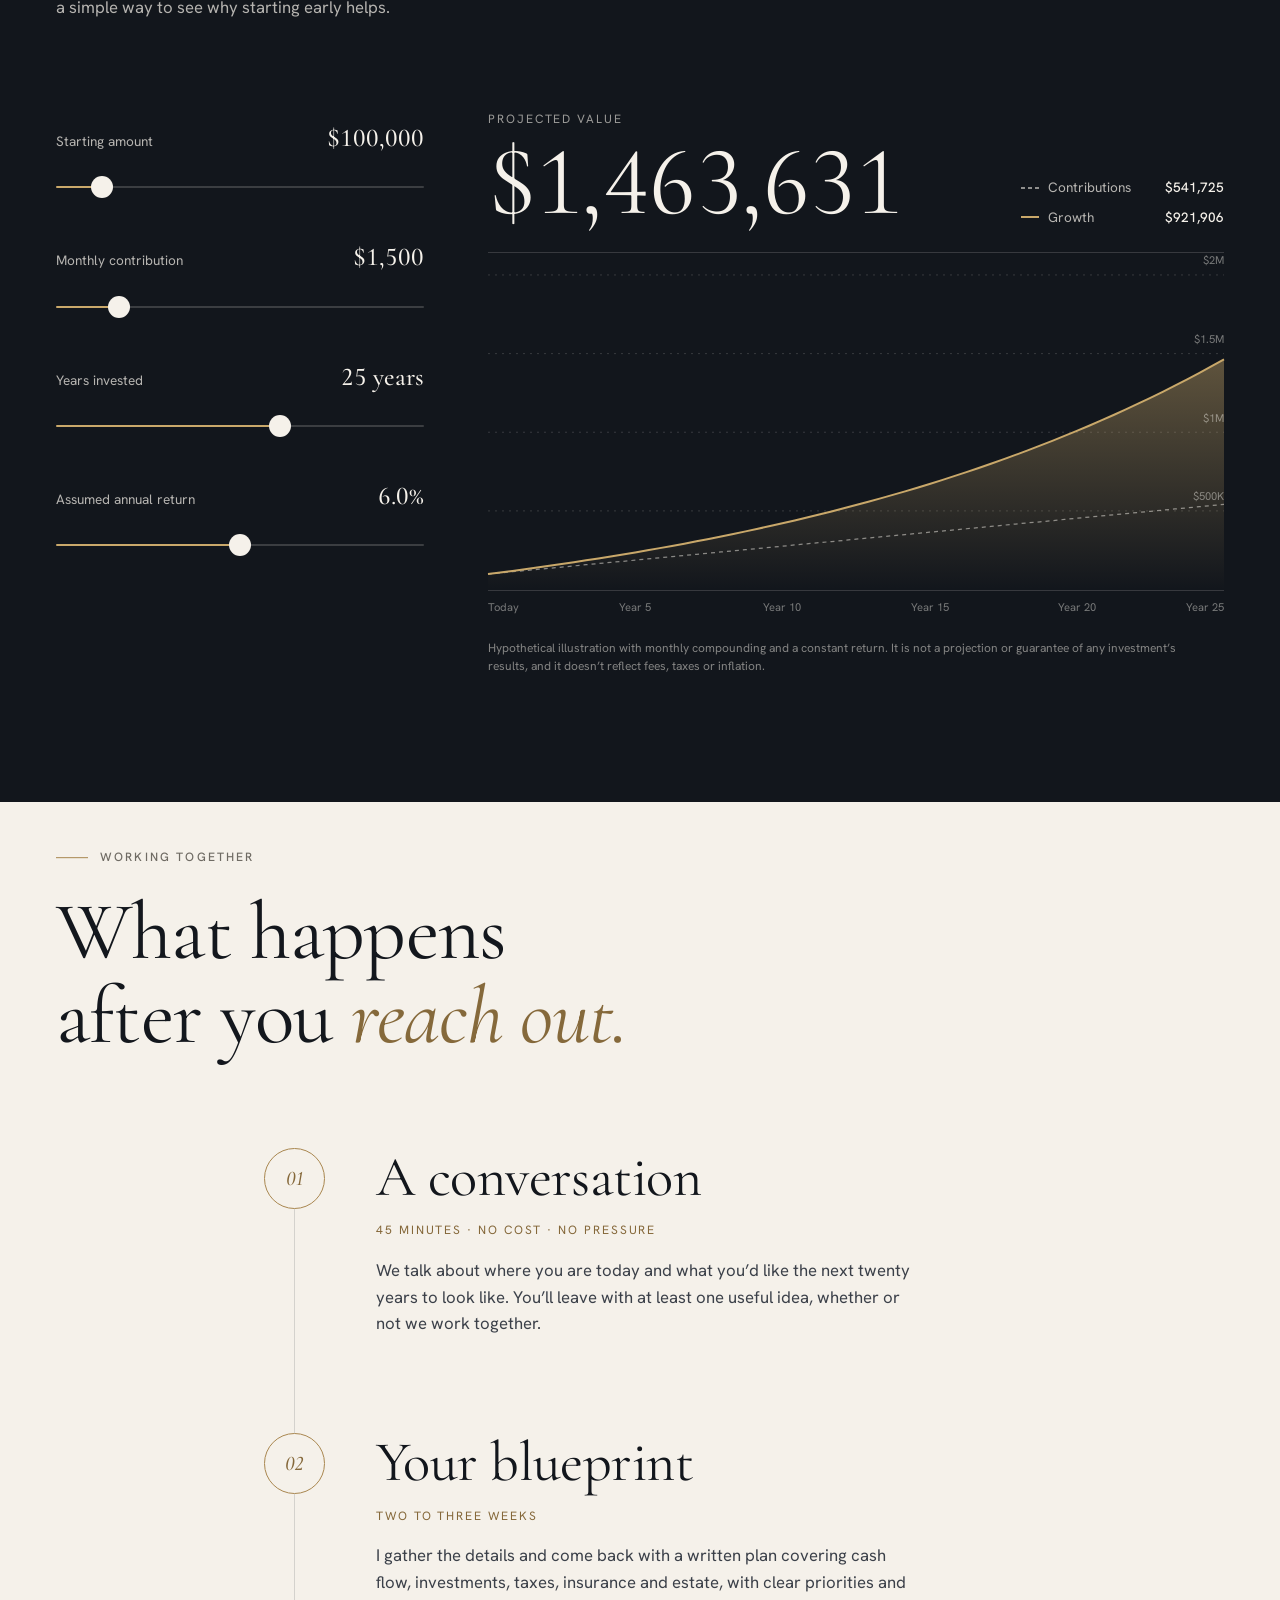
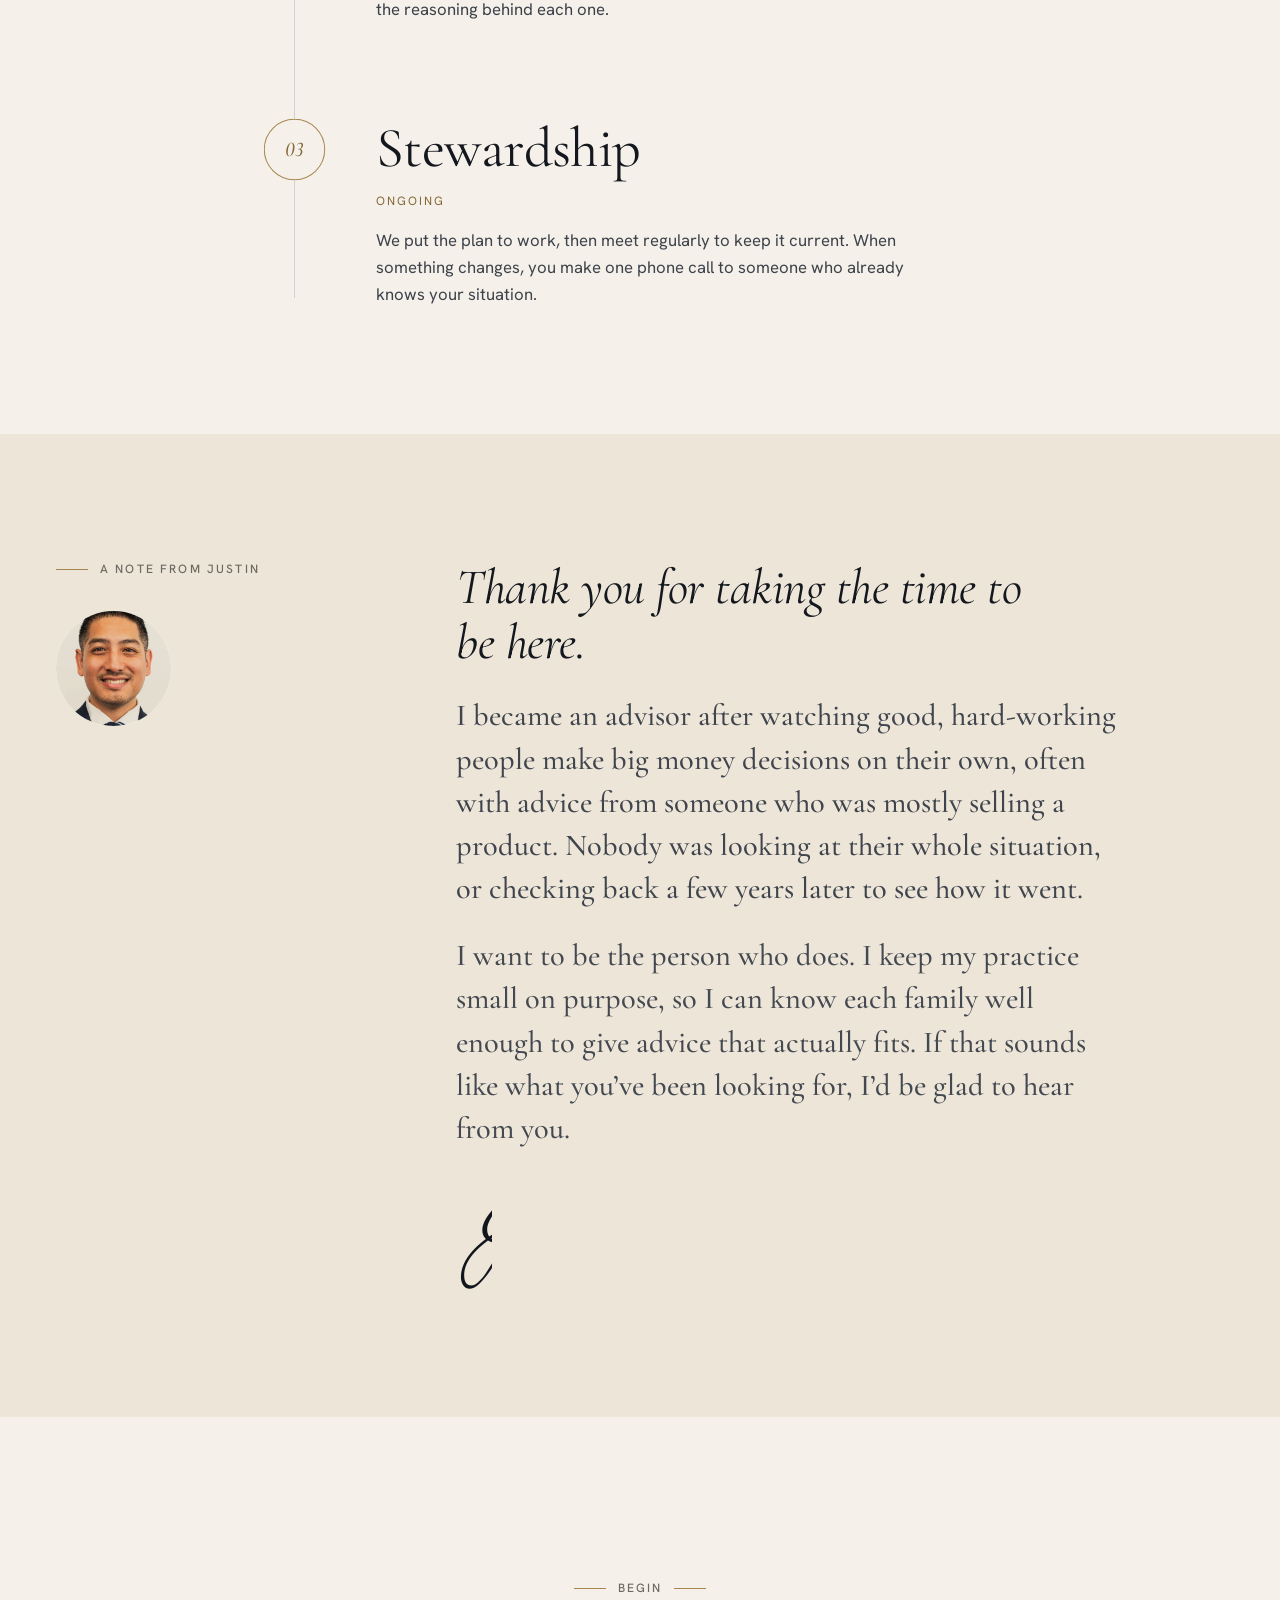
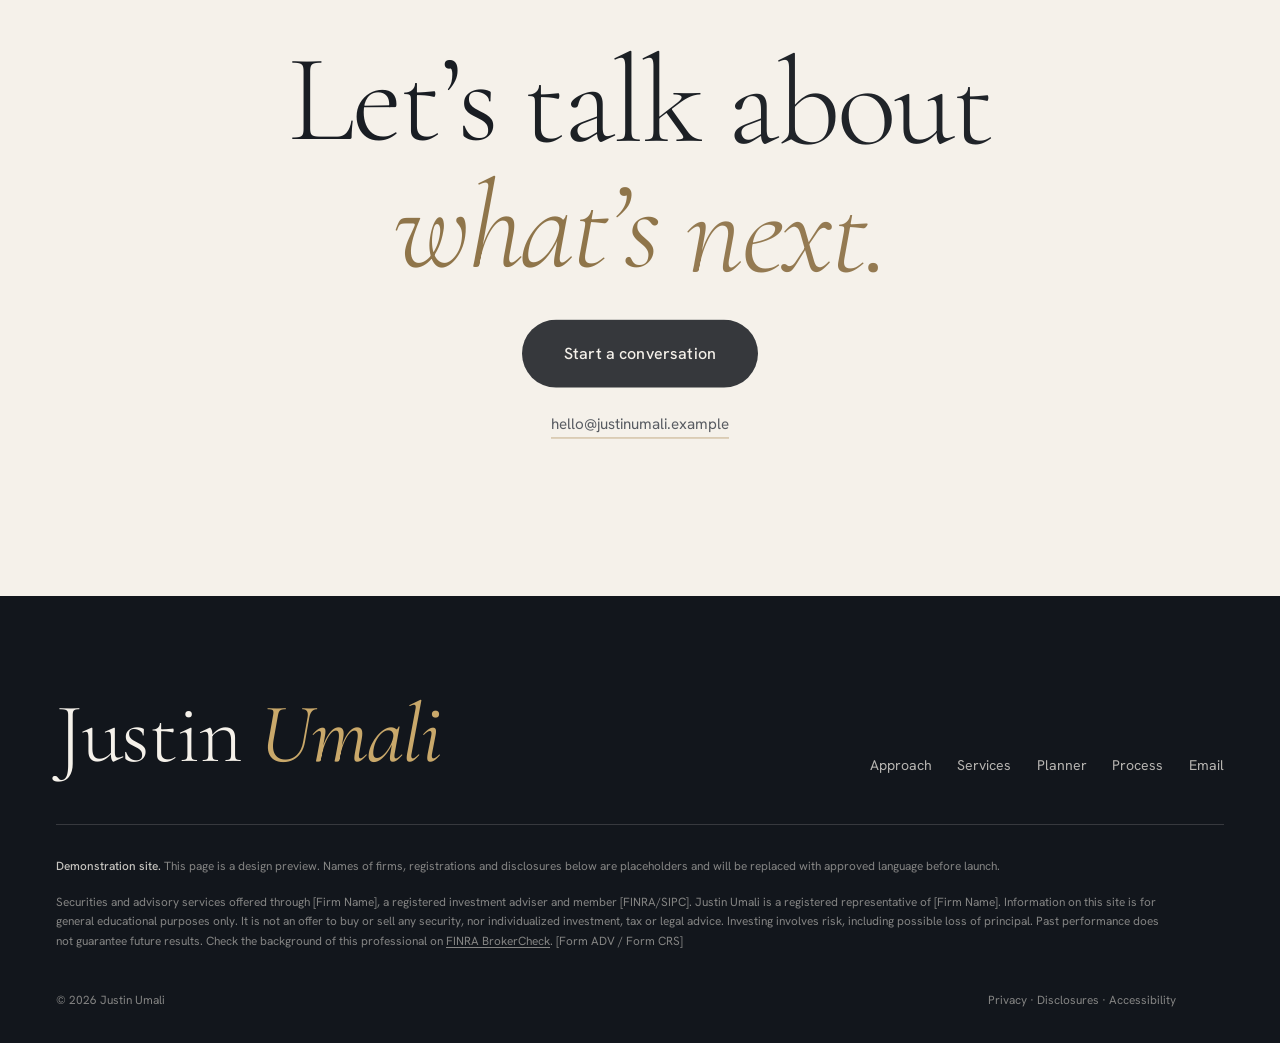
==== commit 14ec2742: "Remove em dashes, rewrite AI-sounding copy, fix mobile fit - Replace every em dash, including the pa" ====
--- a/index.html
+++ b/index.html
@@ -3,11 +3,11 @@
 <head>
   <meta charset="utf-8">
   <meta name="viewport" content="width=device-width, initial-scale=1, viewport-fit=cover">
-  <title>Justin Umali — Financial Advisor</title>
+  <title>Justin Umali | Financial Advisor</title>
   <meta name="description" content="Justin Umali is a financial advisor offering comprehensive planning: retirement, investments, tax-aware strategy, insurance and estate coordination.">
   <meta name="theme-color" content="#F5F1EA">
-  <meta property="og:title" content="Justin Umali — Financial Advisor">
-  <meta property="og:description" content="Clarity for the decades ahead. Comprehensive financial planning, built around your life.">
+  <meta property="og:title" content="Justin Umali | Financial Advisor">
+  <meta property="og:description" content="Financial planning for individuals and families: retirement, investments, taxes, insurance and estate.">
   <meta property="og:type" content="website">
   <meta property="og:image" content="assets/og.jpg">
   <meta name="twitter:card" content="summary_large_image">
@@ -108,7 +108,7 @@
     <!-- STATEMENT -->
     <section class="statement" id="approach">
       <p class="eyebrow">The approach</p>
-      <p class="statement__text" data-words>Most people don’t need more financial products. They need someone who sees the whole picture, explains it plainly, and stays with them as it changes.</p>
+      <p class="statement__text" data-words>Most people I meet have accounts scattered across a decade of jobs and a feeling they should be doing more. I bring it all into one clear picture and keep it current as life changes.</p>
     </section>
 
     <!-- PHILOSOPHY (pinned) -->
@@ -126,15 +126,15 @@
         <div class="philosophy__panels">
           <article class="principle is-active">
             <h2 data-n="I">Clarity</h2>
-            <p>Before any recommendation, you’ll see where you stand today: every account, policy and obligation in one view, written in plain English. Good decisions start with an honest map.</p>
+            <p>Before I recommend anything, you’ll see where you stand today: every account, policy and debt in one view, written in plain English.</p>
           </article>
           <article class="principle">
             <h2 data-n="II">Discipline</h2>
-            <p>Markets move and headlines shout. A sound plan is designed in calm and followed through the noise, with clear rules for when to act and, just as important, when not to.</p>
+            <p>Markets will have bad years. A good plan is made in calm conditions and comes with clear rules for when to act, and when to sit tight.</p>
           </article>
           <article class="principle">
             <h2 data-n="III">Stewardship</h2>
-            <p>A plan is never finished. We revisit it every year and whenever life shifts (a new child, a new business, a new chapter) so your money keeps working for what matters most.</p>
+            <p>A plan is never finished. We revisit it every year, and sooner when life shifts, like a new baby or a change of job, so it keeps fitting the life you actually have.</p>
           </article>
         </div>
       </div>
@@ -156,7 +156,7 @@
         <li class="index__row">
           <span class="index__no">02</span>
           <h3 class="index__title">Investment management</h3>
-          <p class="index__desc">Diversified portfolios built around your timeline and temperament, rebalanced with intent rather than emotion.</p>
+          <p class="index__desc">Diversified portfolios built around your timeline and comfort with risk, and rebalanced on a set schedule.</p>
           <span class="index__arrow" aria-hidden="true"><svg viewBox="0 0 24 24"><path d="M7 17 17 7M8 7h9v9"/></svg></span>
         </li>
         <li class="index__row">
@@ -168,19 +168,19 @@
         <li class="index__row">
           <span class="index__no">04</span>
           <h3 class="index__title">Risk &amp; insurance</h3>
-          <p class="index__desc">Life, disability and long-term care, reviewed objectively, so the people who depend on you are protected without overpaying.</p>
+          <p class="index__desc">Life, disability and long-term care coverage, reviewed so the people who depend on you are protected without you overpaying.</p>
           <span class="index__arrow" aria-hidden="true"><svg viewBox="0 0 24 24"><path d="M7 17 17 7M8 7h9v9"/></svg></span>
         </li>
         <li class="index__row">
           <span class="index__no">05</span>
           <h3 class="index__title">Estate coordination</h3>
-          <p class="index__desc">Beneficiaries, trusts and legacy wishes, organised and kept current alongside your attorney.</p>
+          <p class="index__desc">Beneficiaries, trusts and your wishes for what you leave behind, organized and kept current with your attorney.</p>
           <span class="index__arrow" aria-hidden="true"><svg viewBox="0 0 24 24"><path d="M7 17 17 7M8 7h9v9"/></svg></span>
         </li>
         <li class="index__row">
           <span class="index__no">06</span>
           <h3 class="index__title">Family &amp; education goals</h3>
-          <p class="index__desc">College savings, a first home, supporting parents. The milestones that matter, funded on purpose.</p>
+          <p class="index__desc">Saving for college, a first home, or helping aging parents, planned early enough that none of it becomes a scramble.</p>
           <span class="index__arrow" aria-hidden="true"><svg viewBox="0 0 24 24"><path d="M7 17 17 7M8 7h9v9"/></svg></span>
         </li>
       </ol>
@@ -190,8 +190,8 @@
     <section class="planner" id="planner" aria-labelledby="planner-title">
       <div class="section-head section-head--dark">
         <p class="eyebrow">An illustration</p>
-        <h2 class="section-title" id="planner-title">Time is the quiet <em>partner</em> in every plan.</h2>
-        <p class="section-sub">Adjust the inputs and watch how steady contributions and patience compound. It’s the simplest picture of why starting matters.</p>
+        <h2 class="section-title" id="planner-title">See what steady saving can <em>grow</em> into.</h2>
+        <p class="section-sub">Move the sliders to see how regular contributions add up over time. It’s a simple way to see why starting early helps.</p>
       </div>
 
       <div class="planner__grid">
@@ -262,7 +262,7 @@
           <div>
             <h3>A conversation</h3>
             <p class="step__meta">45 minutes · No cost · No pressure</p>
-            <p>We talk about where you are, what you want, and what keeps you up at night. You’ll leave with at least one useful idea, whether or not we work together.</p>
+            <p>We talk about where you are today and what you’d like the next twenty years to look like. You’ll leave with at least one useful idea, whether or not we work together.</p>
           </div>
         </li>
         <li class="step">
@@ -270,7 +270,7 @@
           <div>
             <h3>Your blueprint</h3>
             <p class="step__meta">Two to three weeks</p>
-            <p>I gather the details and return with a written plan covering cash flow, investments, taxes, protection and estate. It shows clear priorities and the reasoning behind each one.</p>
+            <p>I gather the details and come back with a written plan covering cash flow, investments, taxes, insurance and estate, with clear priorities and the reasoning behind each one.</p>
           </div>
         </li>
         <li class="step">
@@ -278,7 +278,7 @@
           <div>
             <h3>Stewardship</h3>
             <p class="step__meta">Ongoing</p>
-            <p>We put the plan to work, then meet regularly to keep it current. When life changes, you have one call to make, and someone who already knows the whole story.</p>
+            <p>We put the plan to work, then meet regularly to keep it current. When something changes, you make one phone call to someone who already knows your situation.</p>
           </div>
         </li>
       </ol>
@@ -292,8 +292,8 @@
       </div>
       <div class="letter__body">
         <p class="letter__open">Thank you for taking the time to be here.</p>
-        <p>I became an advisor because I watched good, hard-working people make big decisions with no one in their corner. They had no one to explain the trade-offs or connect the pieces, and no one who cared how things turned out ten years later.</p>
-        <p>My work is to be that person. I keep my practice deliberately personal, so I can know each family well enough to give advice that actually fits. If that sounds like what you’ve been looking for, I’d be glad to hear your story.</p>
+        <p>I became an advisor after watching good, hard-working people make big money decisions on their own, often with advice from someone who was mostly selling a product. Nobody was looking at their whole situation, or checking back a few years later to see how it went.</p>
+        <p>I want to be the person who does. I keep my practice small on purpose, so I can know each family well enough to give advice that actually fits. If that sounds like what you’ve been looking for, I’d be glad to hear from you.</p>
         <div class="signature" aria-label="Signed, Justin Umali">
           <span class="signature__ink">Justin Umali</span>
         </div>
@@ -379,7 +379,7 @@
         <div class="book__step book__done" data-step="4">
           <svg viewBox="0 0 80 80" aria-hidden="true"><circle cx="40" cy="40" r="37"/><path d="M25 41l10 10 20-22"/></svg>
           <h3>Thank you<span data-thanks-name></span>.</h3>
-          <p>I’ll personally reply within one business day to find a time that works. I look forward to hearing your story.</p>
+          <p>I’ll reply within one business day to find a time that works for you. Talk soon.</p>
           <p class="fine">Demo only: nothing has been sent.</p>
         </div>
       </div>
--- a/styles.css
+++ b/styles.css
@@ -1,5 +1,5 @@
 /* ==========================================================
-   Justin Umali — quiet luxury
+   Justin Umali, quiet luxury
    ========================================================== */
 :root {
   --ivory: #F5F1EA;
@@ -19,12 +19,12 @@
 
   --ease: cubic-bezier(.7, 0, .2, 1);
   --ease-out: cubic-bezier(.16, 1, .3, 1);
-  --gutter: clamp(1rem, 4vw, 3.5rem);
+  --gutter: max(clamp(1.375rem, 5.5vw, 3.5rem), env(safe-area-inset-left), env(safe-area-inset-right));
   --max: 1440px;
 }
 
 *, *::before, *::after { box-sizing: border-box; }
-html { -webkit-text-size-adjust: 100%; }
+html { -webkit-text-size-adjust: 100%; text-size-adjust: 100%; -webkit-tap-highlight-color: transparent; }
 html.lenis, html.lenis body { height: auto; }
 .lenis.lenis-smooth { scroll-behavior: auto !important; }
 .lenis.lenis-stopped { overflow: hidden; }
@@ -39,6 +39,8 @@
   line-height: 1.6;
   -webkit-font-smoothing: antialiased;
   text-rendering: optimizeLegibility;
+  overflow-wrap: break-word;
+  overflow-x: hidden;
   overflow-x: clip;
 }
 /* film grain */
@@ -68,7 +70,7 @@
 
 em { font-style: italic; }
 h1, h2, h3 { margin: 0; font-weight: 400; }
-p { margin: 0; }
+p { margin: 0; text-wrap: pretty; }
 
 .eyebrow {
   font-family: var(--sans);
@@ -111,7 +113,8 @@
   transition: transform .6s var(--ease);
   z-index: -1;
 }
-.btn:hover::before, .btn:focus-visible::before { transform: translateY(0); }
+.btn:focus-visible::before { transform: translateY(0); }
+@media (hover: hover) { .btn:hover::before { transform: translateY(0); } }
 .btn > span { display: inline-block; pointer-events: none; }
 .btn--small { --h: 2.6rem; padding: 0 1.25rem; font-size: .82rem; }
 .btn--large { --h: 4.25rem; padding: 0 2.6rem; font-size: 1rem; }
@@ -174,7 +177,7 @@
 .nav {
   position: fixed; inset: 0 0 auto 0; z-index: 100;
   display: flex; align-items: center; justify-content: space-between; gap: 2rem;
-  padding: 1.1rem var(--gutter);
+  padding: max(1.1rem, env(safe-area-inset-top)) var(--gutter) 1.1rem;
   transition: transform .7s var(--ease), background-color .5s, box-shadow .5s;
 }
 .nav.is-scrolled { background: rgba(245, 241, 234, .82); backdrop-filter: blur(14px) saturate(1.2); -webkit-backdrop-filter: blur(14px) saturate(1.2); box-shadow: 0 1px 0 var(--line); }
@@ -209,7 +212,7 @@
   position: fixed; inset: 0; z-index: 95;
   background: var(--ivory);
   display: flex; flex-direction: column; justify-content: space-between;
-  padding: 6.5rem var(--gutter) 2.5rem;
+  padding: 6.5rem var(--gutter) max(2.5rem, calc(env(safe-area-inset-bottom) + 1.5rem));
 }
 .mobile-menu[hidden] { display: none; }
 .mobile-menu nav { display: grid; }
@@ -603,6 +606,7 @@
   background: var(--ivory); color: var(--ink);
   box-shadow: 0 40px 120px -30px rgba(18,22,28,.45);
   overflow: hidden;
+  overflow: clip;
 }
 .book::backdrop { background: rgba(18, 22, 28, .45); backdrop-filter: blur(6px); -webkit-backdrop-filter: blur(6px); }
 .book[open] { animation: book-in .7s var(--ease-out); }
@@ -613,16 +617,17 @@
 .book.is-closing::backdrop { animation: fade .4s ease reverse forwards; }
 @keyframes book-out { to { opacity: 0; transform: translateY(16px) scale(.98); } }
 
-.book__form { display: grid; grid-template-rows: auto 1fr auto; max-height: calc(100svh - 2rem); }
+.book__form { display: grid; grid-template-columns: minmax(0, 1fr); grid-template-rows: auto 1fr auto; max-height: calc(100svh - 2rem); }
 .book__head { display: flex; align-items: center; gap: 1.5rem; padding: 1.5rem 1.75rem; border-bottom: 1px solid var(--line); }
-.book__head .eyebrow { margin-right: auto; }
+.book__head .eyebrow { margin-right: auto; min-width: 0; }
+.book__close { flex-shrink: 0; }
 .book__steps { display: flex; gap: .4rem; }
 .book__steps i { width: 1.5rem; height: 2px; background: var(--line); transition: background-color .5s; }
 .book__steps i.is-on { background: var(--brass); }
 .book__close { width: 2.4rem; height: 2.4rem; border-radius: 50%; display: grid; place-items: center; border: 1px solid var(--line); transition: transform .5s var(--ease), background-color .3s; }
 .book__close:hover { transform: rotate(90deg); background: var(--paper); }
 
-.book__viewport { position: relative; overflow: auto; padding: 2rem 1.75rem; min-height: 19rem; }
+.book__viewport { position: relative; overflow-x: hidden; overflow-y: auto; padding: 2rem 1.75rem; min-height: 19rem; }
 .book__step { border: 0; margin: 0; padding: 0; min-width: 0; display: none; }
 .book__step.is-active { display: block; }
 .book__step legend, .book__done h3 {
@@ -642,7 +647,7 @@
   transition: background-color .4s var(--ease), color .4s, border-color .4s;
 }
 .chips span::before { content: ""; width: 0; height: 6px; border-radius: 50%; background: var(--brass-light); transition: width .4s var(--ease); }
-.chips label:hover span { border-color: var(--ink); }
+@media (hover: hover) { .chips label:hover span { border-color: var(--ink); } }
 .chips input:checked + span { background: var(--ink); color: var(--ivory); border-color: var(--ink); }
 .chips input:checked + span::before { width: 6px; }
 .chips input:focus-visible + span { outline: 1.5px solid var(--brass); outline-offset: 3px; }
@@ -651,7 +656,7 @@
 .input { position: relative; display: block; }
 .input--wide { grid-column: 1 / -1; }
 .input input, .input textarea {
-  width: 100%; font: inherit; color: var(--ink);
+  width: 100%; font: inherit; font-size: max(16px, 1rem); color: var(--ink);
   background: transparent; border: 0; border-bottom: 1px solid var(--line);
   padding: 1.5rem 0 .6rem; resize: none; border-radius: 0;
   transition: border-color .4s;
@@ -702,3 +707,26 @@
   *, *::before, *::after { animation-duration: .001ms !important; animation-iteration-count: 1 !important; transition-duration: .001ms !important; }
   body::after { animation: none; }
 }
+
+/* ---------- phones: single column, everything inside the gutters ---------- */
+@media (max-width: 899px) {
+  .philosophy__pin, .letter { grid-template-columns: minmax(0, 1fr); column-gap: 0; }
+  .philosophy__pin > *, .letter > * { grid-column: 1 / -1; }
+  .philosophy__panels { min-height: 0; }
+}
+@media (max-width: 560px) {
+  .hero { column-gap: .5rem; }
+  .hero__name { margin-left: 0; }
+  .hero__name .line { margin-left: 0; padding-left: 0; }
+  .hero__name .line--italic { padding-left: 2.5rem; }
+  .statement__text { text-indent: 2rem; }
+  .planner__split b { padding-left: 1rem; }
+  .book { width: calc(100vw - 1.5rem); max-width: none; }
+  .book__head, .book__foot { padding-left: 1.25rem; padding-right: 1.25rem; }
+  .book__head { gap: .9rem; }
+  .book__head .eyebrow::before { display: none; }
+  .book__steps i { width: 1.1rem; }
+  .book__viewport { padding: 1.5rem 1.25rem; }
+}
+/* the grain shimmer costs battery on phones; keep it still there */
+@media (hover: none) { body::after { animation: none; } }
